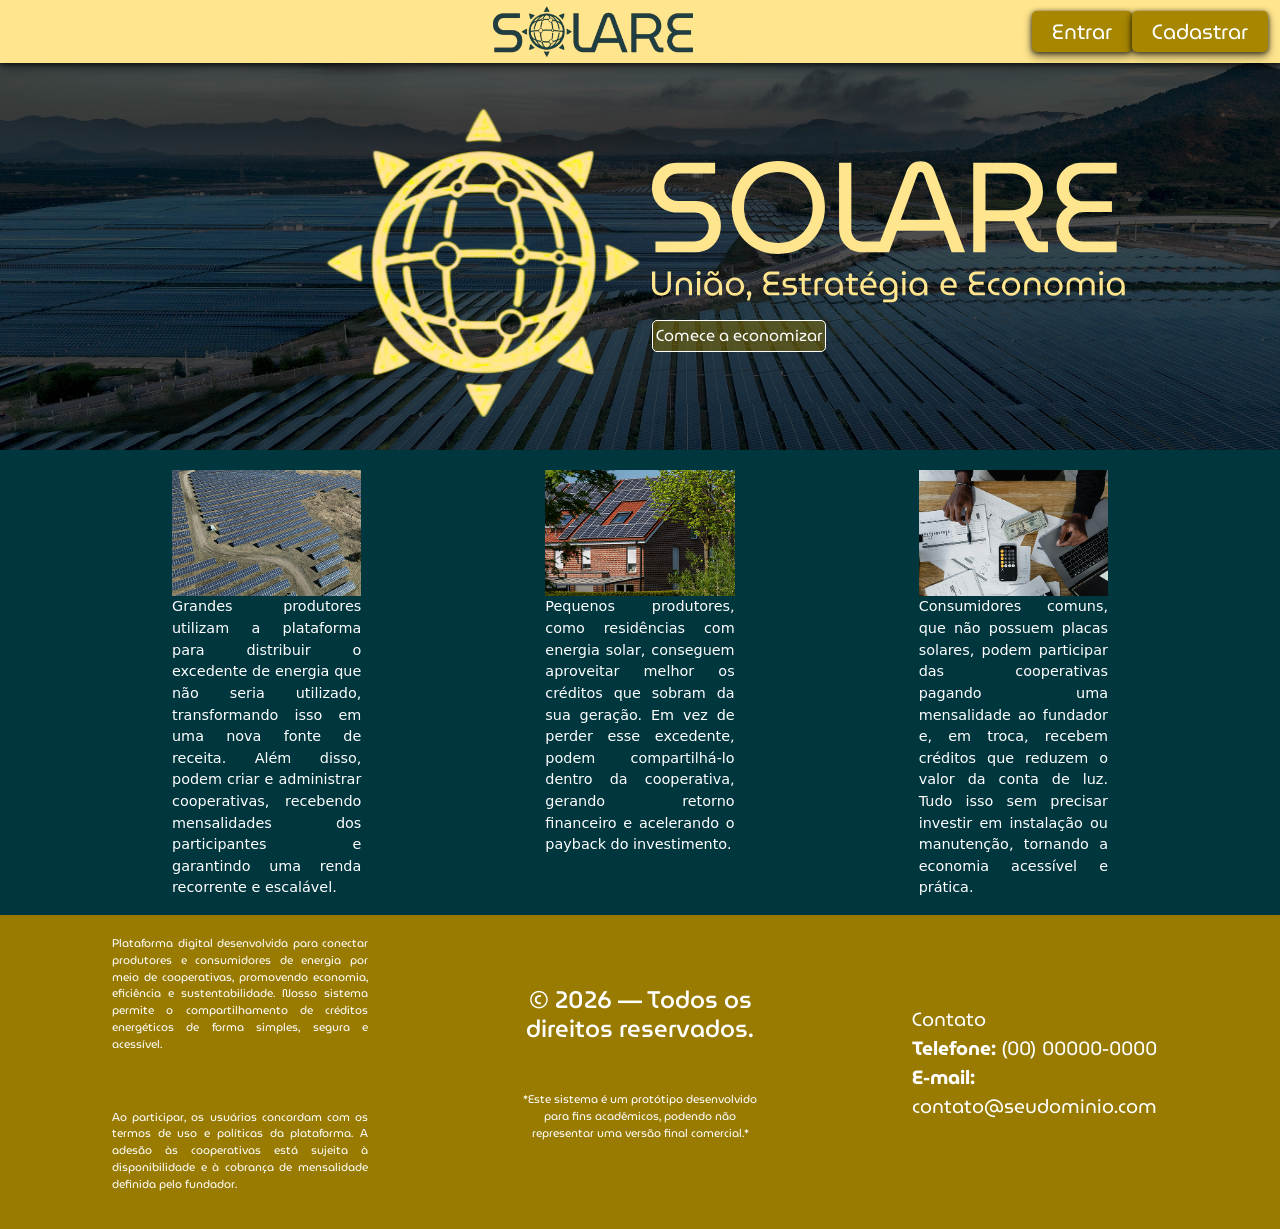
==== Docs/index.html @ 83227abd "Atualizado pasta do frontend para o /docs" ====
<!doctype html>
<html lang="en">
  <head>
    <meta charset="utf-8">
    <meta name="viewport" content="width=device-width, initial-scale=1">
    <title>Solare</title>
    <link rel="stylesheet" href="./css/main.css">
    <link rel="stylesheet" href="./css/header_footer.css">
    <link href="https://cdn.jsdelivr.net/npm/bootstrap@5.3.8/dist/css/bootstrap.min.css" rel="stylesheet" integrity="sha384-sRIl4kxILFvY47J16cr9ZwB07vP4J8+LH7qKQnuqkuIAvNWLzeN8tE5YBujZqJLB" crossorigin="anonymous">
<link rel="preconnect" href="https://fonts.googleapis.com">
<link rel="preconnect" href="https://fonts.gstatic.com" crossorigin>
<link href="https://fonts.googleapis.com/css2?family=MuseoModerno:ital,wght@0,100..900;1,100..900&display=swap" rel="stylesheet">
  
</head>
  <body>

    <div class="container-fluid">
        <div class="row align-items-center" id="header">
            <div class="col"></div>
            <div class="col-8 d-flex justify-content-center"><img id="logo" src="./img/logotipo-solare.svg" alt=""></div>
            <div ID="botoes" class="col d-flex align-items-center">
                <a style="text-decoration: none; color: white;" href="./login.html"><button class="btn-cad">Entrar</button></a>
                <a style="text-decoration: none; color: white;" href="./cadastro.html"><button class="btn-cad">Cadastrar</button></a>
            </div>
        </div>
        <div class="row d-flex justify-content-center align-items-center" id="content1">
            <div class="col-3 d-flex justify-content-center"><img src="./img/logozinha.svg" alt=""></div>
            <div class="col-3 d-flex flex-column justify-content-evenly align-items-start" style="height: 25vh">
                <img src="./img/SOLARE.svg" alt="">
                <img src="./img/União, Estratégia e Economia.svg" alt="">
                <a style="text-decoration: none;" href="./cadastro.html"><button id="btn-economize">Comece a economizar</button></a>
            </div>
        </div>
        <div class="row d-flex justify-content-evenly" id="content2">
            <div class="col-2">         
                <div class="img"><img src="./img/placa_usina.png" alt=""></div>
                <div class="text"><p>Grandes produtores utilizam a plataforma para distribuir o excedente de energia que não seria utilizado, transformando isso em uma nova fonte de receita. Além disso, podem criar e administrar cooperativas, recebendo mensalidades dos participantes e garantindo uma renda recorrente e escalável.</p></div>
            </div>
            <div class="col-2">
                <div class="img"><img src="./img/placa_casa.png" alt=""></div>
                <div class="text"><p>Pequenos produtores, como residências com energia solar, conseguem aproveitar melhor os créditos que sobram da sua geração. Em vez de perder esse excedente, podem compartilhá-lo dentro da cooperativa, gerando retorno financeiro e acelerando o payback do investimento.</p></div>
            </div>
            <div class="col-2">
                <div class="img"><img src="./img/consumidor_conta.png" alt=""></div>
                <div class="text"><p>Consumidores comuns, que não possuem placas solares, podem participar das cooperativas pagando uma mensalidade ao fundador e, em troca, recebem créditos que reduzem o valor da conta de luz. Tudo isso sem precisar investir em instalação ou manutenção, tornando a economia acessível e prática.</p></div>
            </div>
        </div>
        <div class="row d-flex justify-content-evenly" id="footer">
            <div class="col-3 d-flex flex-column justify-content-center">
                <p>Plataforma digital desenvolvida para conectar produtores e consumidores de energia por meio de cooperativas, promovendo economia, eficiência e sustentabilidade. Nosso sistema permite o compartilhamento de créditos energéticos de forma simples, segura e acessível.</p>
                <p>Ao participar, os usuários concordam com os termos de uso e políticas da plataforma. A adesão às cooperativas está sujeita à disponibilidade e à cobrança de mensalidade definida pelo fundador.</p>
            </div>
            <div class="col-3 d-flex flex-column justify-content-center">
                <h2 style="text-align: center;">© 2026 — Todos os direitos reservados.</h2>
                <p style="text-align: center;">*Este sistema é um protótipo desenvolvido para fins acadêmicos, podendo não representar uma versão final comercial.*</p>
            </div>
            <div class="col-3 d-flex flex-column justify-content-center">
                <p style="font-size: 1.2em;">Contato<br><strong>Telefone:</strong> (00) 00000-0000<br><strong>E-mail:</strong> contato@seudominio.com</p>
            </div>
        </div>
    </div>








    <script src="https://cdn.jsdelivr.net/npm/bootstrap@5.3.8/dist/js/bootstrap.bundle.min.js" integrity="sha384-FKyoEForCGlyvwx9Hj09JcYn3nv7wiPVlz7YYwJrWVcXK/BmnVDxM+D2scQbITxI" crossorigin="anonymous"></script>
  </body>
</html>
---- Docs/css/main.css ----
#botoes{
            justify-content: space-evenly;
        }

        .btn-cad{
            font-family: museoModerno, sans-serif;
            padding: 0;
            font-size: 1.3em;
            background-color: #A78700;
            color: white;
            border: none;
            padding: 5px 20px;
            border-radius: 5px;
            box-shadow: 
                0px 1px 5px 0px rgba(0, 0, 0, 0.7),
                0px 4px 9px 0px rgba(0, 0, 0, 0.4),
                0px 6px 14px 0px rgba(0, 0, 0, 0.1);
        }

        #btn-economize{
            background-color: rgba(131, 112, 4, 0.5);
            font-family: museoModerno, sans-serif;
            border-radius: 5px;
            border: 1px solid white;
            padding: 3px;
            color: white;
        }

        #logo{
            height: 90%;
            max-width: 200px;
        }

        #content1{
            padding-top: 7vh;
            height: 50vh;
            background-image: url('../img/pexels-quang-nguyen-vinh-222549-35105443\ 1.png');
            background-color: rgba(0, 0, 0, 0.7);
            background-blend-mode: multiply;
            background-size: cover;
        }

        #content2{
            background-color: #00373F;
        }

        .col-2 img{
            padding-top: 20px;
            width: 100%;
        }
---- Docs/css/header_footer.css ----
*{
            margin: 0;
            padding: 0;
            box-sizing: border-box;
        }

        p{
            text-align: justify;
            color: white;
            font-size: 0.9em;
        }

        a{
            margin: 0;
            padding: 0;
        }


        #header{
            background-color: #FFE58D;
            display: flex;
            flex-direction: row;
            height: 7vh;
            width: 100vw;
            position: fixed;
            z-index: 1;
                        box-shadow: 
                0px 1px 5px 0px rgba(0, 0, 0, 0.7),
                0px 4px 9px 0px rgba(0, 0, 0, 0.4),
                0px 6px 14px 0px rgba(0, 0, 0, 0.1);
        }

        #logo{
            height: 100%;
        }

        .sair{
            display: flex;
            align-items: center;
            justify-content: center;
            flex-direction: row;
            height: 100%;
            width: 100%;
        }

        



                #footer{
            background-color: #987B00;
        }
        
        #footer p{
            color: white;
            font-size: 0.7em;
            font-family: museoModerno, sans-serif;
            padding: 20px;
        }

        #footer h2{
            color: white;
            font-family: museoModerno, sans-serif;
            padding: 20px;
            font-size: 1.5em;
        }
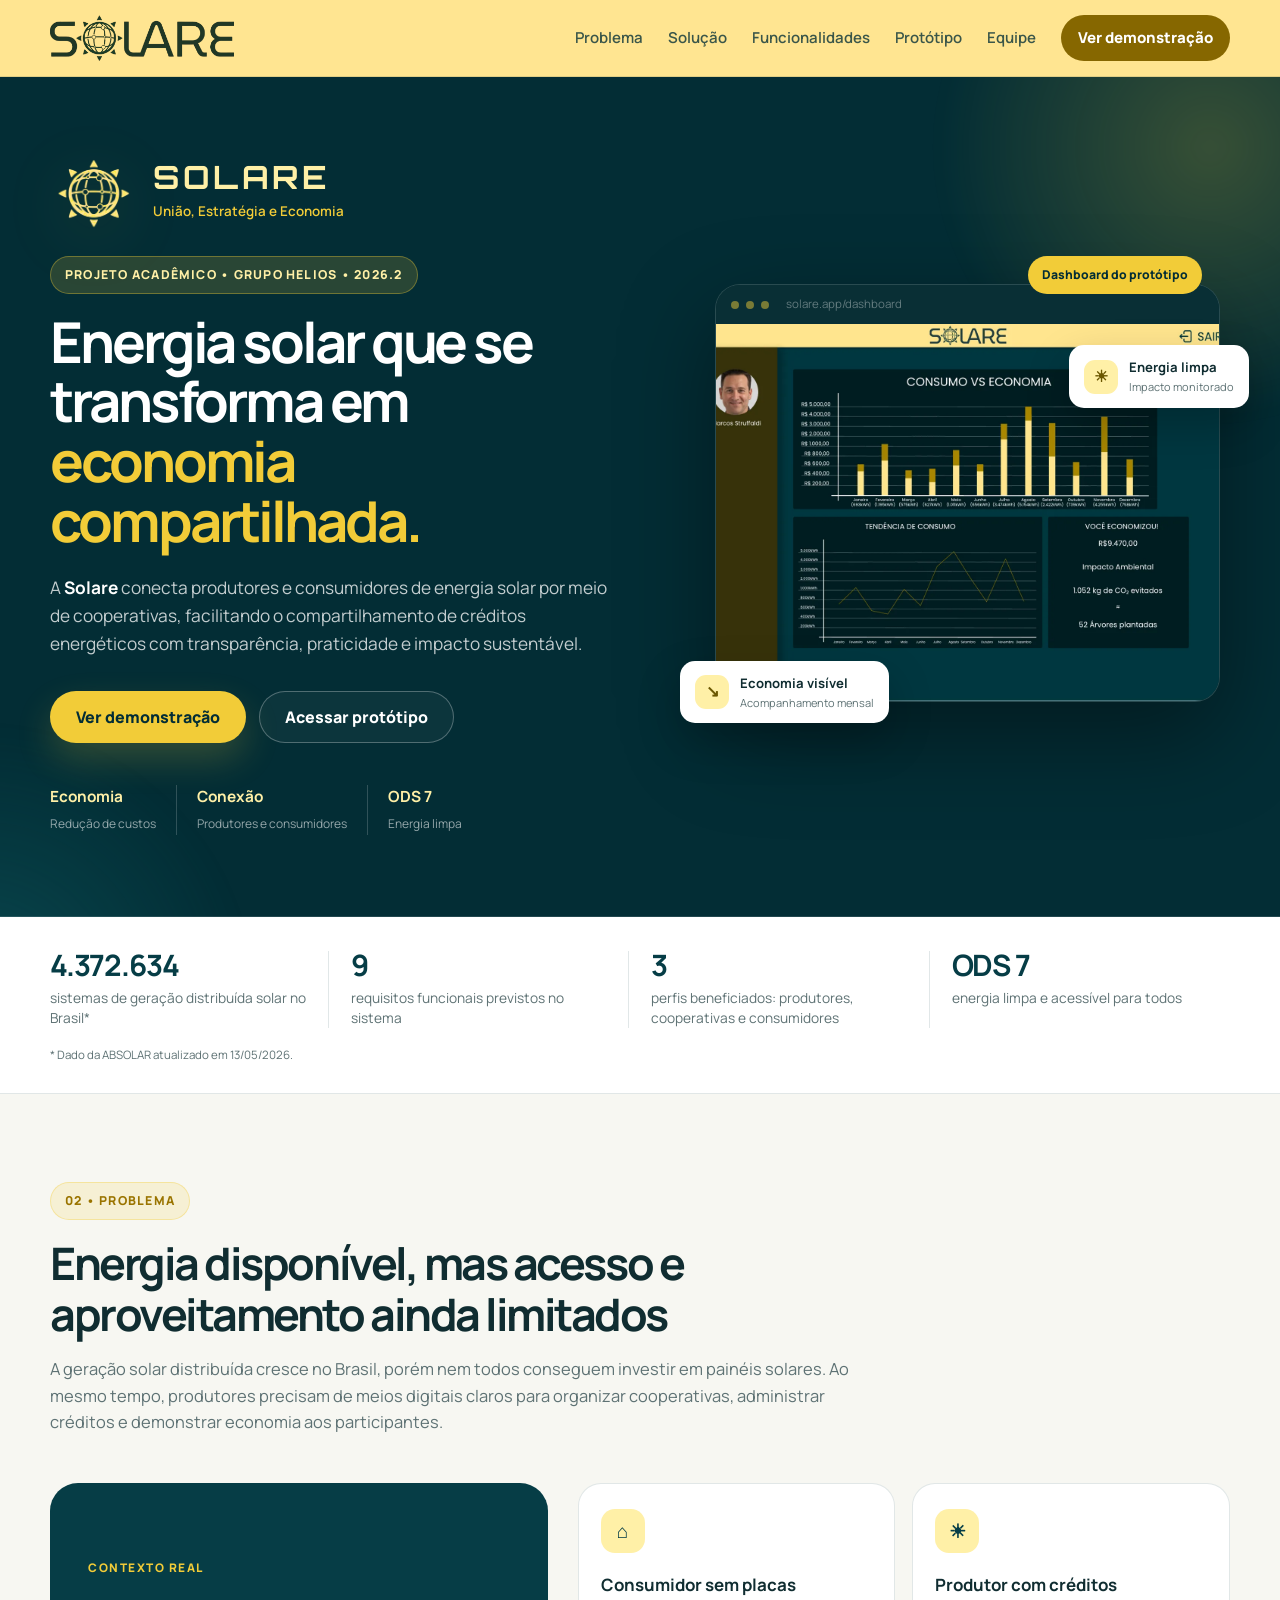
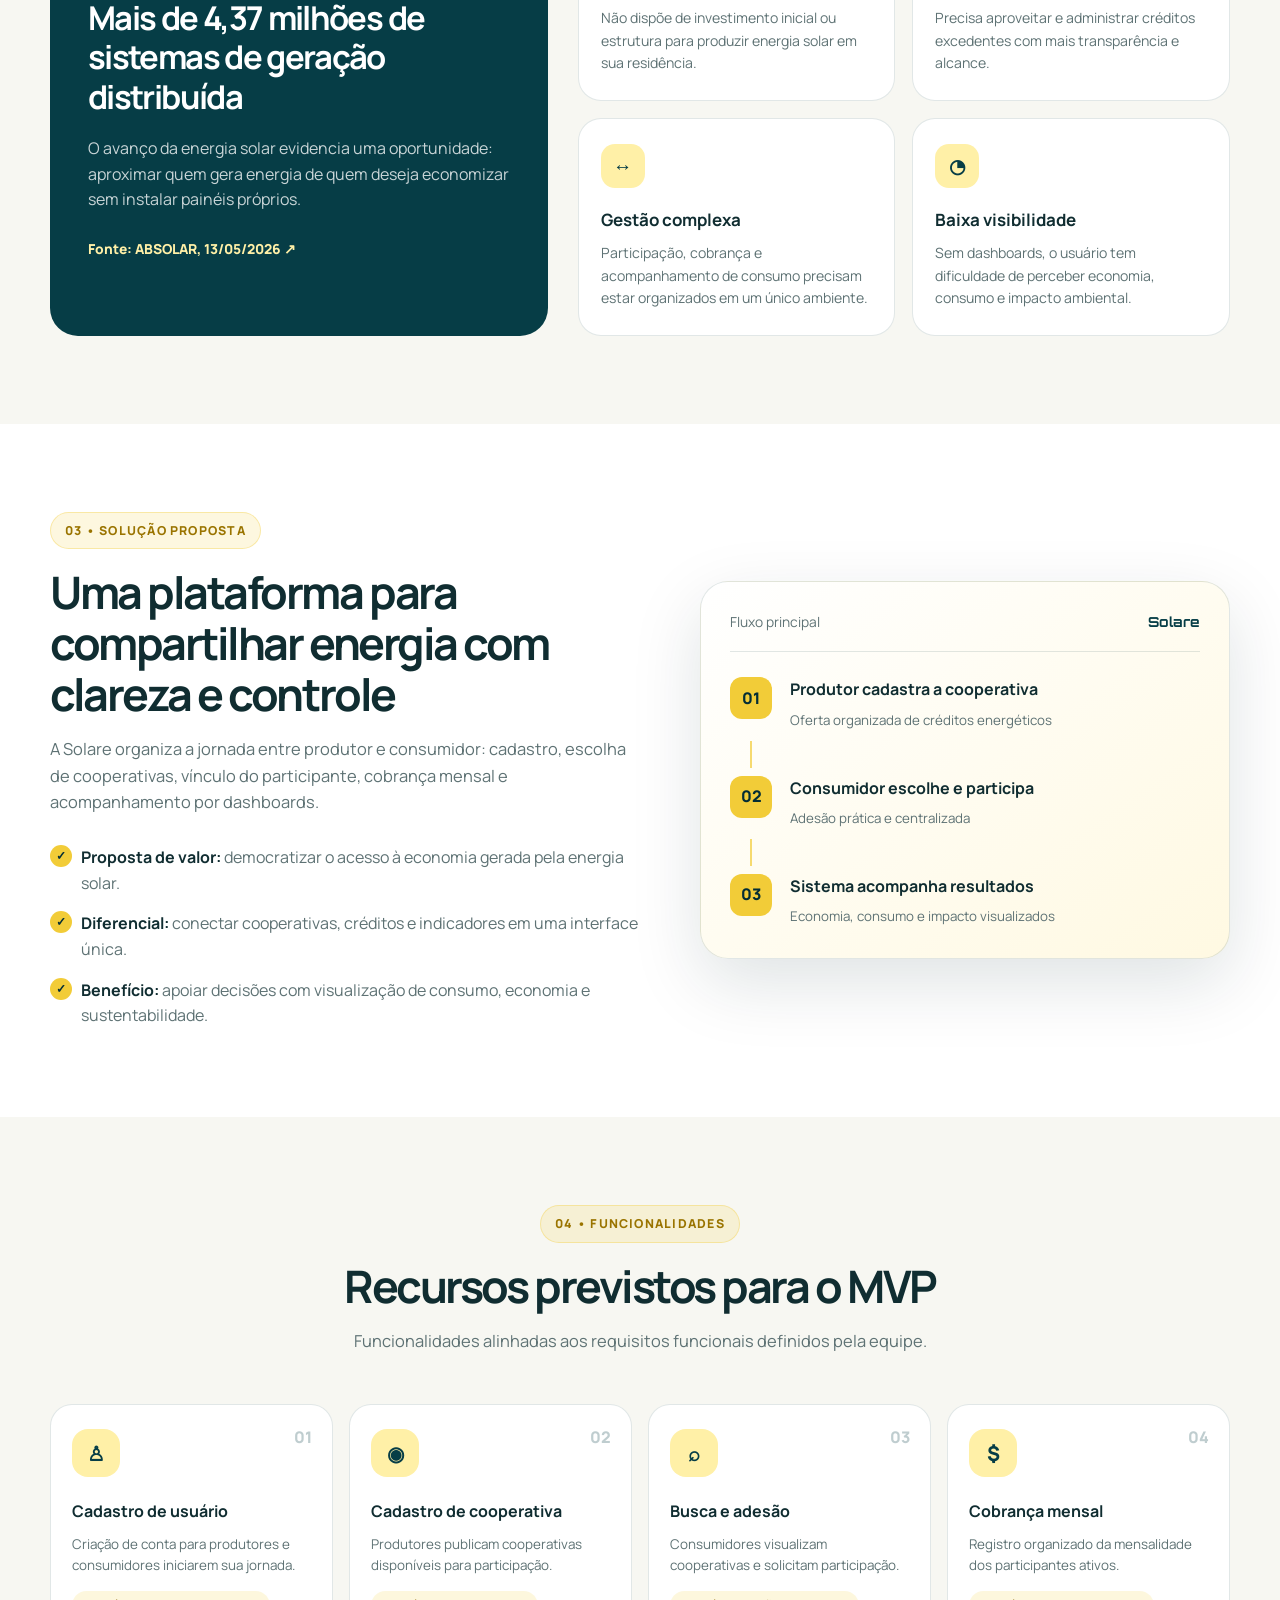
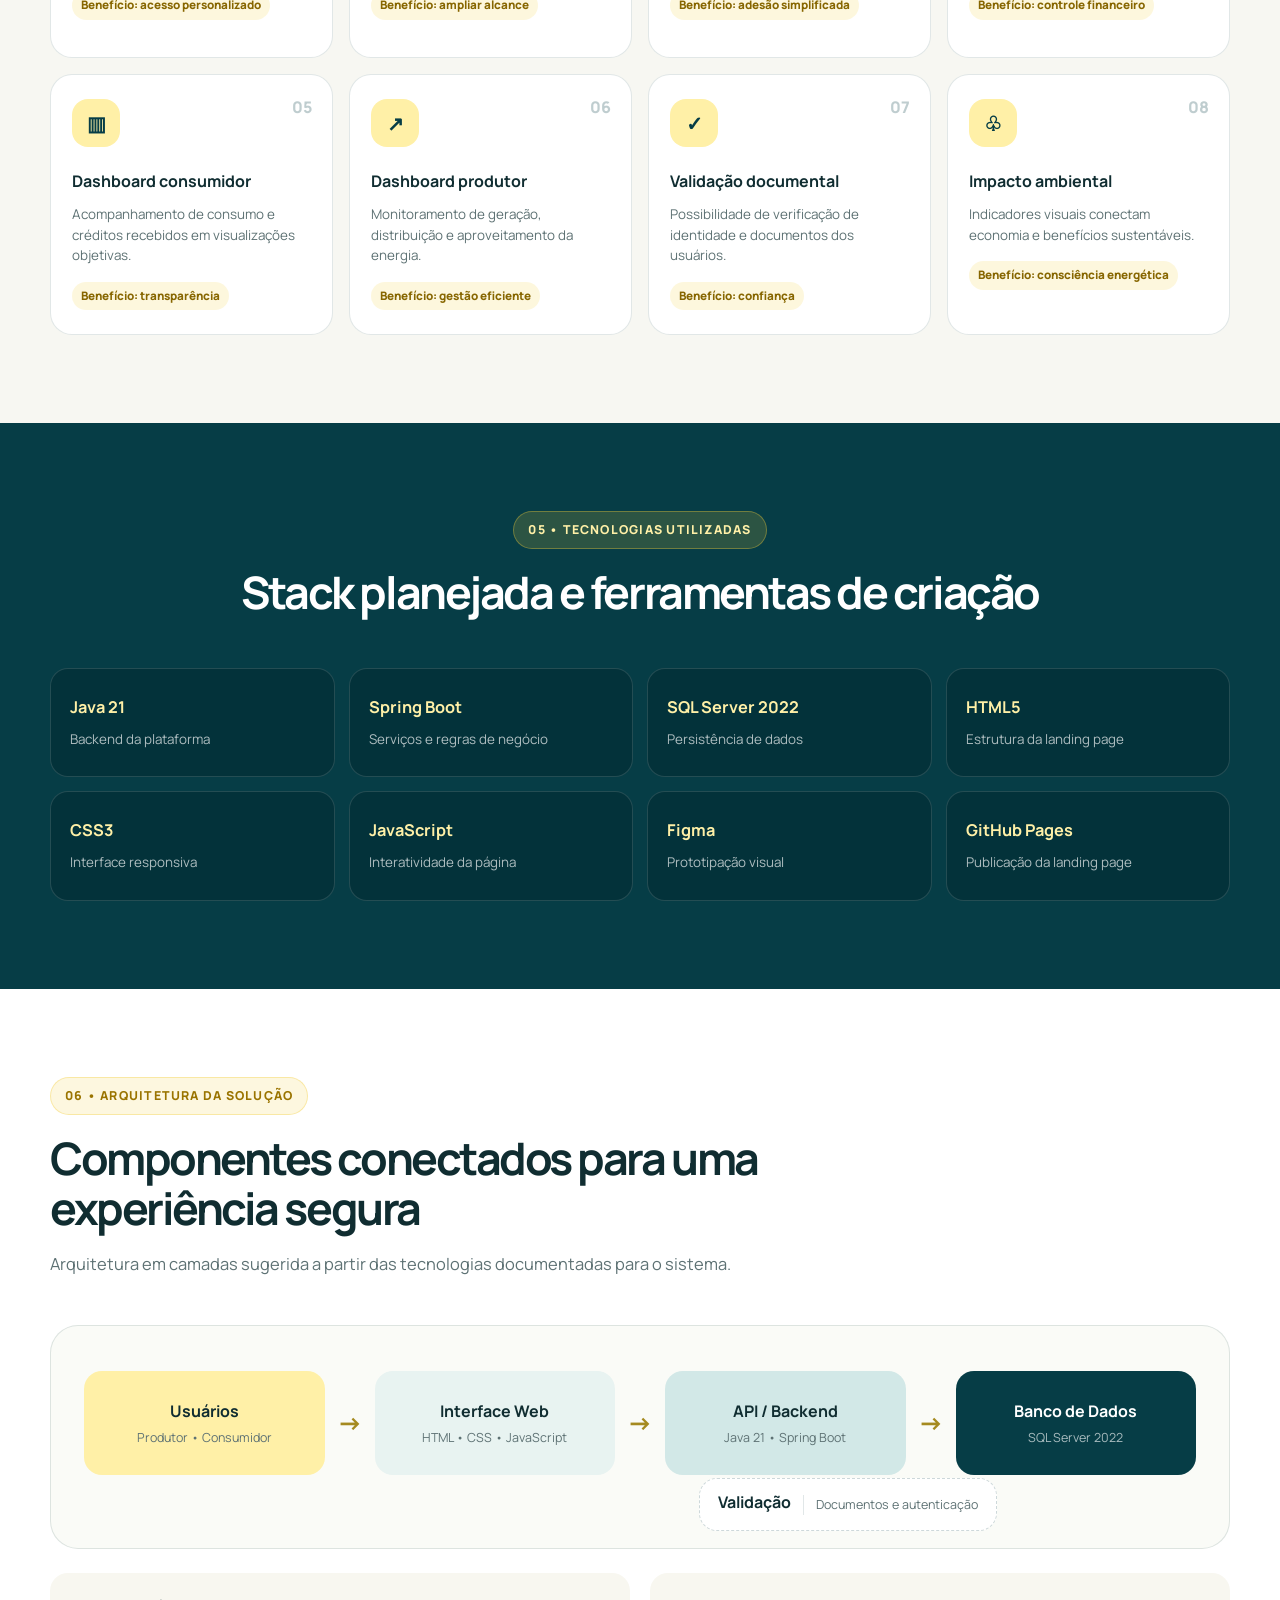
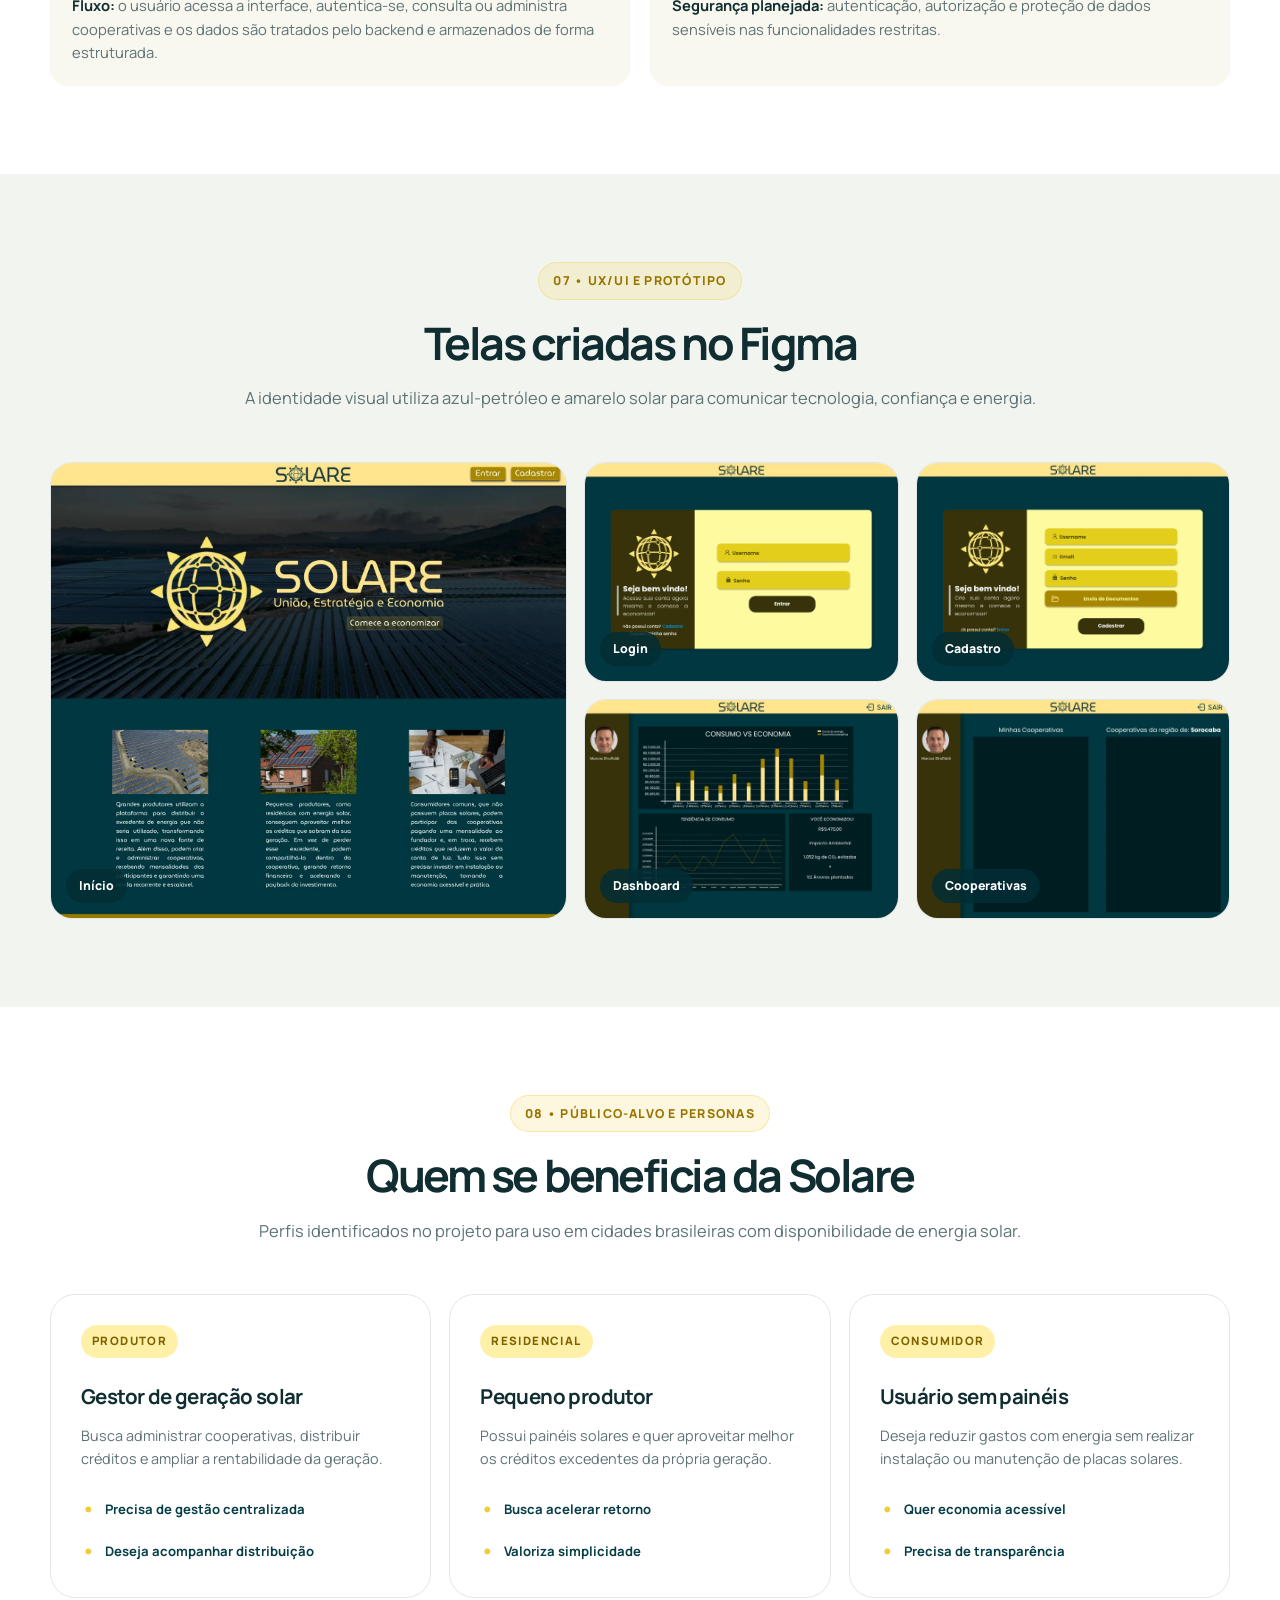
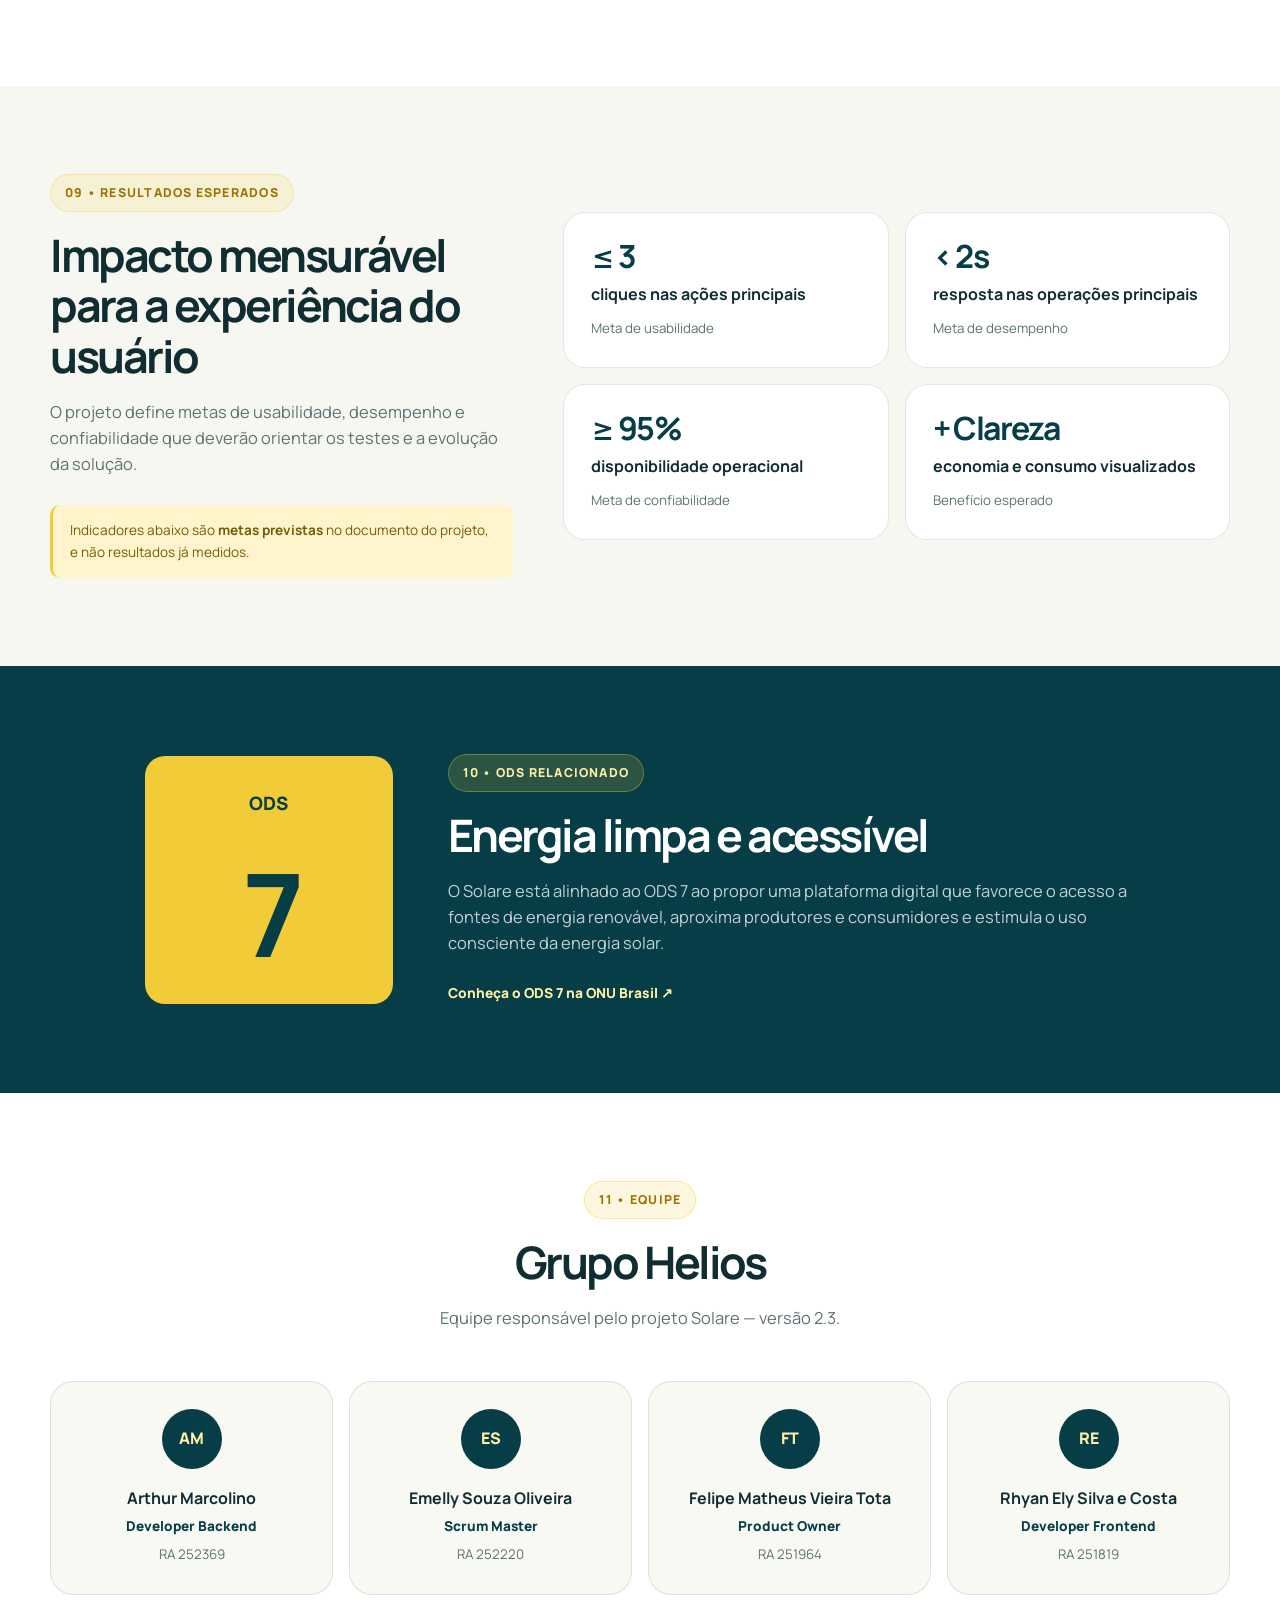
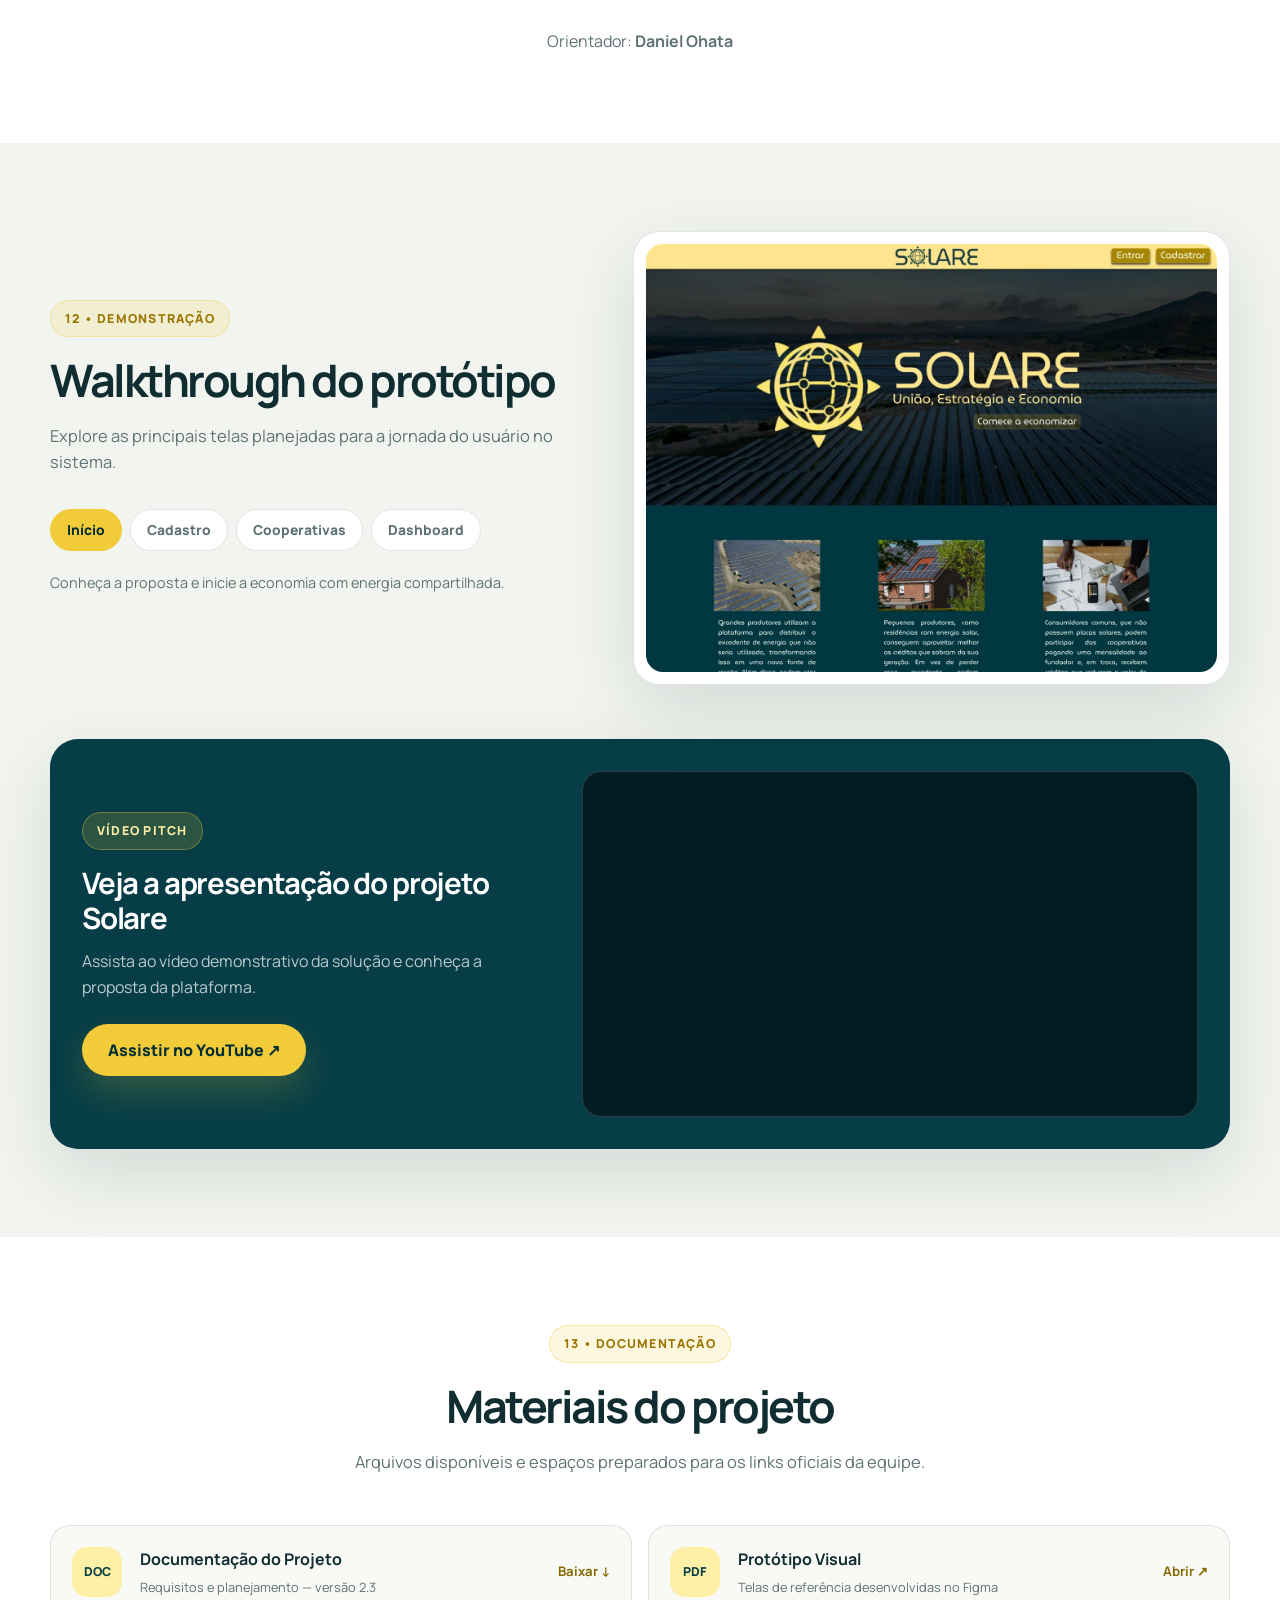
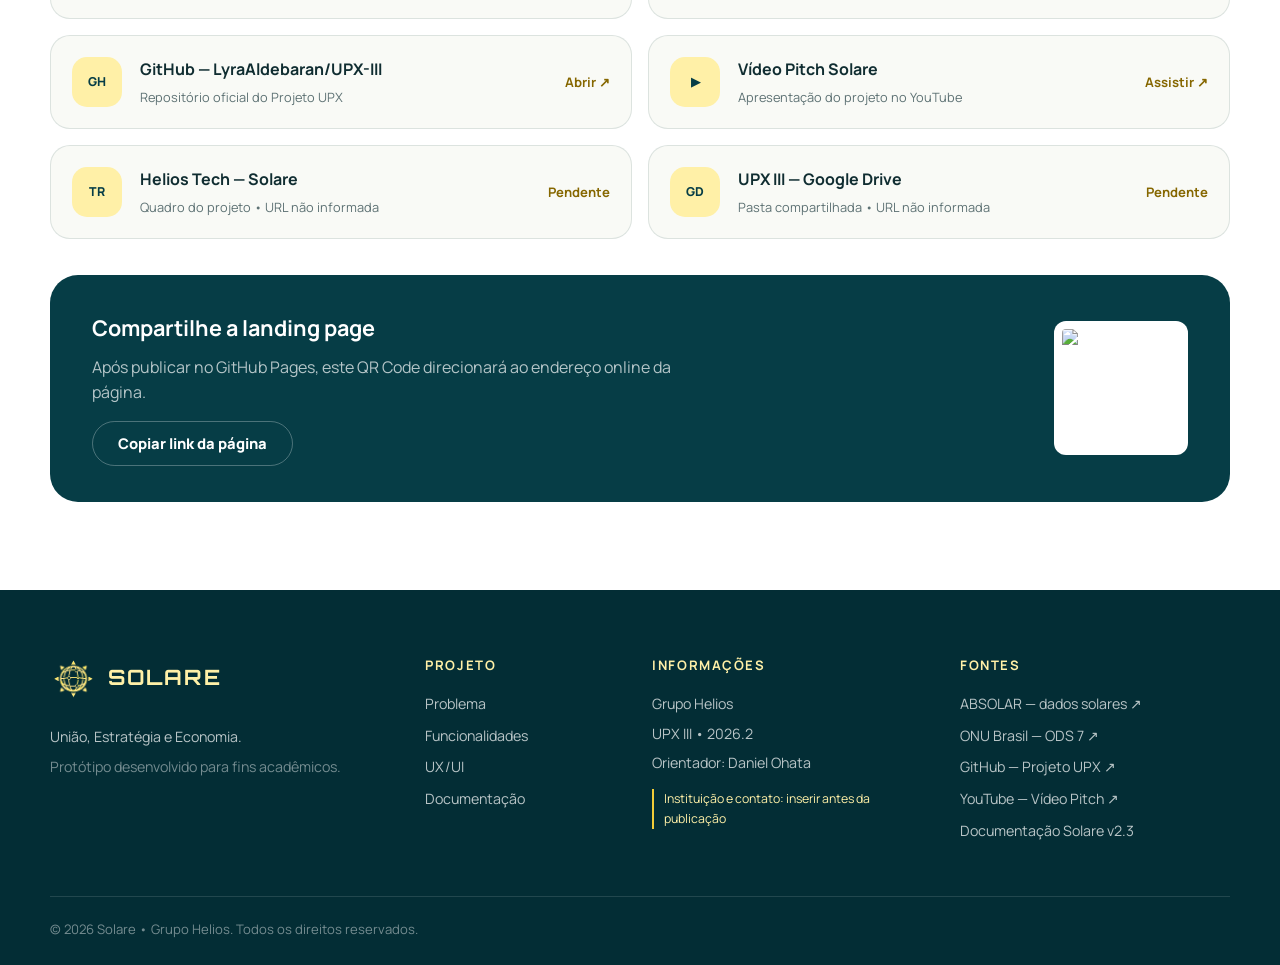
==== commit 48e6c2fa: "Fix Docs" ====
--- a/Docs/index.html
+++ b/Docs/index.html
@@ -1,72 +1,504 @@
-<!doctype html>
-<html lang="en">
-  <head>
-    <meta charset="utf-8">
-    <meta name="viewport" content="width=device-width, initial-scale=1">
-    <title>Solare</title>
-    <link rel="stylesheet" href="./css/main.css">
-    <link rel="stylesheet" href="./css/header_footer.css">
-    <link href="https://cdn.jsdelivr.net/npm/bootstrap@5.3.8/dist/css/bootstrap.min.css" rel="stylesheet" integrity="sha384-sRIl4kxILFvY47J16cr9ZwB07vP4J8+LH7qKQnuqkuIAvNWLzeN8tE5YBujZqJLB" crossorigin="anonymous">
-<link rel="preconnect" href="https://fonts.googleapis.com">
-<link rel="preconnect" href="https://fonts.gstatic.com" crossorigin>
-<link href="https://fonts.googleapis.com/css2?family=MuseoModerno:ital,wght@0,100..900;1,100..900&display=swap" rel="stylesheet">
-  
+<!DOCTYPE html>
+<html lang="pt-BR">
+<head>
+  <meta charset="UTF-8">
+  <meta name="viewport" content="width=device-width, initial-scale=1.0">
+  <meta name="theme-color" content="#073b43">
+  <meta name="description" content="Solare — plataforma acadêmica de conexão entre produtores e consumidores de energia solar por meio de cooperativas e créditos energéticos.">
+  <title>Solare | Energia compartilhada, economia acessível</title>
+  <link rel="preconnect" href="https://fonts.googleapis.com">
+  <link rel="preconnect" href="https://fonts.gstatic.com" crossorigin>
+  <link href="https://fonts.googleapis.com/css2?family=Manrope:wght@400;500;600;700;800&family=Orbitron:wght@600;700&display=swap" rel="stylesheet">
+  <link rel="icon" type="image/png" href="assets/imagens/simbolo-solare.png">
+  <link rel="stylesheet" href="style.css">
 </head>
-  <body>
-
-    <div class="container-fluid">
-        <div class="row align-items-center" id="header">
-            <div class="col"></div>
-            <div class="col-8 d-flex justify-content-center"><img id="logo" src="./img/logotipo-solare.svg" alt=""></div>
-            <div ID="botoes" class="col d-flex align-items-center">
-                <a style="text-decoration: none; color: white;" href="./login.html"><button class="btn-cad">Entrar</button></a>
-                <a style="text-decoration: none; color: white;" href="./cadastro.html"><button class="btn-cad">Cadastrar</button></a>
+<body>
+  <a class="skip-link" href="#conteudo">Pular para o conteúdo</a>
+
+  <header class="header" id="topo">
+    <div class="container nav-container">
+      <a class="brand" href="#inicio" aria-label="Solare - ir para o início">
+        <img class="brand-logo" src="assets/imagens/logotipo-solare.svg" alt="Solare">
+      </a>
+      <button class="menu-button" id="menuButton" aria-expanded="false" aria-controls="mainNav" aria-label="Abrir menu">
+        <span></span><span></span><span></span>
+      </button>
+      <nav class="nav" id="mainNav" aria-label="Navegação principal">
+        <a href="#problema">Problema</a>
+        <a href="#solucao">Solução</a>
+        <a href="#funcionalidades">Funcionalidades</a>
+        <a href="#prototipo">Protótipo</a>
+        <a href="#equipe">Equipe</a>
+        <a class="nav-cta" href="#demonstracao">Ver demonstração</a>
+      </nav>
+    </div>
+  </header>
+
+  <main id="conteudo">
+    <!-- 1. MAIN SECTION -->
+    <section class="hero" id="inicio">
+      <div class="hero-glow glow-one"></div>
+      <div class="hero-glow glow-two"></div>
+      <div class="container hero-grid">
+        <div class="hero-content reveal">
+          <div class="hero-lockup" aria-label="Solare — União, Estratégia e Economia">
+            <img src="assets/imagens/simbolo-solare.png" alt="" aria-hidden="true">
+            <div>
+              <strong>SOLARE</strong>
+              <small>União, Estratégia e Economia</small>
             </div>
-        </div>
-        <div class="row d-flex justify-content-center align-items-center" id="content1">
-            <div class="col-3 d-flex justify-content-center"><img src="./img/logozinha.svg" alt=""></div>
-            <div class="col-3 d-flex flex-column justify-content-evenly align-items-start" style="height: 25vh">
-                <img src="./img/SOLARE.svg" alt="">
-                <img src="./img/União, Estratégia e Economia.svg" alt="">
-                <a style="text-decoration: none;" href="./cadastro.html"><button id="btn-economize">Comece a economizar</button></a>
-            </div>
-        </div>
-        <div class="row d-flex justify-content-evenly" id="content2">
-            <div class="col-2">         
-                <div class="img"><img src="./img/placa_usina.png" alt=""></div>
-                <div class="text"><p>Grandes produtores utilizam a plataforma para distribuir o excedente de energia que não seria utilizado, transformando isso em uma nova fonte de receita. Além disso, podem criar e administrar cooperativas, recebendo mensalidades dos participantes e garantindo uma renda recorrente e escalável.</p></div>
-            </div>
-            <div class="col-2">
-                <div class="img"><img src="./img/placa_casa.png" alt=""></div>
-                <div class="text"><p>Pequenos produtores, como residências com energia solar, conseguem aproveitar melhor os créditos que sobram da sua geração. Em vez de perder esse excedente, podem compartilhá-lo dentro da cooperativa, gerando retorno financeiro e acelerando o payback do investimento.</p></div>
-            </div>
-            <div class="col-2">
-                <div class="img"><img src="./img/consumidor_conta.png" alt=""></div>
-                <div class="text"><p>Consumidores comuns, que não possuem placas solares, podem participar das cooperativas pagando uma mensalidade ao fundador e, em troca, recebem créditos que reduzem o valor da conta de luz. Tudo isso sem precisar investir em instalação ou manutenção, tornando a economia acessível e prática.</p></div>
-            </div>
-        </div>
-        <div class="row d-flex justify-content-evenly" id="footer">
-            <div class="col-3 d-flex flex-column justify-content-center">
-                <p>Plataforma digital desenvolvida para conectar produtores e consumidores de energia por meio de cooperativas, promovendo economia, eficiência e sustentabilidade. Nosso sistema permite o compartilhamento de créditos energéticos de forma simples, segura e acessível.</p>
-                <p>Ao participar, os usuários concordam com os termos de uso e políticas da plataforma. A adesão às cooperativas está sujeita à disponibilidade e à cobrança de mensalidade definida pelo fundador.</p>
-            </div>
-            <div class="col-3 d-flex flex-column justify-content-center">
-                <h2 style="text-align: center;">© 2026 — Todos os direitos reservados.</h2>
-                <p style="text-align: center;">*Este sistema é um protótipo desenvolvido para fins acadêmicos, podendo não representar uma versão final comercial.*</p>
-            </div>
-            <div class="col-3 d-flex flex-column justify-content-center">
-                <p style="font-size: 1.2em;">Contato<br><strong>Telefone:</strong> (00) 00000-0000<br><strong>E-mail:</strong> contato@seudominio.com</p>
-            </div>
-        </div>
+          </div>
+          <span class="eyebrow">Projeto acadêmico • Grupo Helios • 2026.2</span>
+          <h1>Energia solar que se transforma em <span>economia compartilhada.</span></h1>
+          <p class="hero-description">
+            A <strong>Solare</strong> conecta produtores e consumidores de energia solar por meio de cooperativas,
+            facilitando o compartilhamento de créditos energéticos com transparência, praticidade e impacto sustentável.
+          </p>
+          <div class="hero-actions">
+            <a class="button primary" href="#demonstracao">Ver demonstração</a>
+            <a class="button ghost" href="#prototipo">Acessar protótipo</a>
+          </div>
+          <div class="hero-trust" aria-label="Objetivos do projeto">
+            <div><strong>Economia</strong><small>Redução de custos</small></div>
+            <div><strong>Conexão</strong><small>Produtores e consumidores</small></div>
+            <div><strong>ODS 7</strong><small>Energia limpa</small></div>
+          </div>
+        </div>
+
+        <div class="app-preview reveal">
+          <div class="preview-badge">Dashboard do protótipo</div>
+          <div class="browser-frame">
+            <div class="browser-top"><i></i><i></i><i></i><span>solare.app/dashboard</span></div>
+            <img src="assets/imagens/prototipo-dashboard.webp" alt="Tela do protótipo Solare mostrando dashboard de consumo, economia e impacto ambiental.">
+          </div>
+          <div class="floating-card saving">
+            <span class="icon-pill">↘</span>
+            <div><strong>Economia visível</strong><small>Acompanhamento mensal</small></div>
+          </div>
+          <div class="floating-card clean">
+            <span class="icon-pill">☀</span>
+            <div><strong>Energia limpa</strong><small>Impacto monitorado</small></div>
+          </div>
+        </div>
+      </div>
+    </section>
+
+    <section class="context-numbers" aria-label="Indicadores de contexto">
+      <div class="container numbers-grid reveal">
+        <article>
+          <strong data-counter="4372634">4.372.634</strong>
+          <p>sistemas de geração distribuída solar no Brasil*</p>
+        </article>
+        <article>
+          <strong>9</strong>
+          <p>requisitos funcionais previstos no sistema</p>
+        </article>
+        <article>
+          <strong>3</strong>
+          <p>perfis beneficiados: produtores, cooperativas e consumidores</p>
+        </article>
+        <article>
+          <strong>ODS 7</strong>
+          <p>energia limpa e acessível para todos</p>
+        </article>
+      </div>
+      <p class="source-note container">* Dado da ABSOLAR atualizado em 13/05/2026.</p>
+    </section>
+
+    <!-- 2. PROBLEMA -->
+    <section class="section problem" id="problema">
+      <div class="container">
+        <div class="section-heading reveal">
+          <span class="eyebrow">02 • Problema</span>
+          <h2>Energia disponível, mas acesso e aproveitamento ainda limitados</h2>
+          <p>
+            A geração solar distribuída cresce no Brasil, porém nem todos conseguem investir em painéis solares.
+            Ao mesmo tempo, produtores precisam de meios digitais claros para organizar cooperativas,
+            administrar créditos e demonstrar economia aos participantes.
+          </p>
+        </div>
+
+        <div class="problem-layout">
+          <article class="impact-card reveal">
+            <span class="card-label">Contexto real</span>
+            <h3>Mais de 4,37 milhões de sistemas de geração distribuída</h3>
+            <p>
+              O avanço da energia solar evidencia uma oportunidade: aproximar quem gera energia de quem deseja
+              economizar sem instalar painéis próprios.
+            </p>
+            <a class="inline-link" href="https://www.absolar.org.br/" target="_blank" rel="noopener">Fonte: ABSOLAR, 13/05/2026 ↗</a>
+          </article>
+
+          <div class="pain-grid">
+            <article class="pain-card reveal">
+              <div class="pain-icon">⌂</div>
+              <h3>Consumidor sem placas</h3>
+              <p>Não dispõe de investimento inicial ou estrutura para produzir energia solar em sua residência.</p>
+            </article>
+            <article class="pain-card reveal">
+              <div class="pain-icon">☀</div>
+              <h3>Produtor com créditos</h3>
+              <p>Precisa aproveitar e administrar créditos excedentes com mais transparência e alcance.</p>
+            </article>
+            <article class="pain-card reveal">
+              <div class="pain-icon">↔</div>
+              <h3>Gestão complexa</h3>
+              <p>Participação, cobrança e acompanhamento de consumo precisam estar organizados em um único ambiente.</p>
+            </article>
+            <article class="pain-card reveal">
+              <div class="pain-icon">◔</div>
+              <h3>Baixa visibilidade</h3>
+              <p>Sem dashboards, o usuário tem dificuldade de perceber economia, consumo e impacto ambiental.</p>
+            </article>
+          </div>
+        </div>
+      </div>
+    </section>
+
+    <!-- 3. SOLUÇÃO PROPOSTA -->
+    <section class="section solution" id="solucao">
+      <div class="container solution-grid">
+        <div class="solution-content reveal">
+          <span class="eyebrow">03 • Solução proposta</span>
+          <h2>Uma plataforma para compartilhar energia com clareza e controle</h2>
+          <p>
+            A Solare organiza a jornada entre produtor e consumidor: cadastro, escolha de cooperativas,
+            vínculo do participante, cobrança mensal e acompanhamento por dashboards.
+          </p>
+          <ul class="benefits">
+            <li><strong>Proposta de valor:</strong> democratizar o acesso à economia gerada pela energia solar.</li>
+            <li><strong>Diferencial:</strong> conectar cooperativas, créditos e indicadores em uma interface única.</li>
+            <li><strong>Benefício:</strong> apoiar decisões com visualização de consumo, economia e sustentabilidade.</li>
+          </ul>
+        </div>
+        <div class="journey-card reveal" aria-label="Fluxo resumido da solução">
+          <div class="journey-header"><span>Fluxo principal</span><strong>Solare</strong></div>
+          <div class="journey-item"><span class="number">01</span><div><strong>Produtor cadastra a cooperativa</strong><small>Oferta organizada de créditos energéticos</small></div></div>
+          <div class="journey-line"></div>
+          <div class="journey-item"><span class="number">02</span><div><strong>Consumidor escolhe e participa</strong><small>Adesão prática e centralizada</small></div></div>
+          <div class="journey-line"></div>
+          <div class="journey-item"><span class="number">03</span><div><strong>Sistema acompanha resultados</strong><small>Economia, consumo e impacto visualizados</small></div></div>
+        </div>
+      </div>
+    </section>
+
+    <!-- 4. FUNCIONALIDADES -->
+    <section class="section features" id="funcionalidades">
+      <div class="container">
+        <div class="section-heading center reveal">
+          <span class="eyebrow">04 • Funcionalidades</span>
+          <h2>Recursos previstos para o MVP</h2>
+          <p>Funcionalidades alinhadas aos requisitos funcionais definidos pela equipe.</p>
+        </div>
+        <div class="features-grid">
+          <article class="feature reveal"><span>01</span><div class="feature-icon">♙</div><h3>Cadastro de usuário</h3><p>Criação de conta para produtores e consumidores iniciarem sua jornada.</p><small>Benefício: acesso personalizado</small></article>
+          <article class="feature reveal"><span>02</span><div class="feature-icon">◉</div><h3>Cadastro de cooperativa</h3><p>Produtores publicam cooperativas disponíveis para participação.</p><small>Benefício: ampliar alcance</small></article>
+          <article class="feature reveal"><span>03</span><div class="feature-icon">⌕</div><h3>Busca e adesão</h3><p>Consumidores visualizam cooperativas e solicitam participação.</p><small>Benefício: adesão simplificada</small></article>
+          <article class="feature reveal"><span>04</span><div class="feature-icon">$</div><h3>Cobrança mensal</h3><p>Registro organizado da mensalidade dos participantes ativos.</p><small>Benefício: controle financeiro</small></article>
+          <article class="feature reveal"><span>05</span><div class="feature-icon">▥</div><h3>Dashboard consumidor</h3><p>Acompanhamento de consumo e créditos recebidos em visualizações objetivas.</p><small>Benefício: transparência</small></article>
+          <article class="feature reveal"><span>06</span><div class="feature-icon">↗</div><h3>Dashboard produtor</h3><p>Monitoramento de geração, distribuição e aproveitamento da energia.</p><small>Benefício: gestão eficiente</small></article>
+          <article class="feature reveal"><span>07</span><div class="feature-icon">✓</div><h3>Validação documental</h3><p>Possibilidade de verificação de identidade e documentos dos usuários.</p><small>Benefício: confiança</small></article>
+          <article class="feature reveal"><span>08</span><div class="feature-icon">♧</div><h3>Impacto ambiental</h3><p>Indicadores visuais conectam economia e benefícios sustentáveis.</p><small>Benefício: consciência energética</small></article>
+        </div>
+      </div>
+    </section>
+
+    <!-- 5. TECNOLOGIAS UTILIZADAS -->
+    <section class="section technologies" id="tecnologias">
+      <div class="container">
+        <div class="section-heading center reveal">
+          <span class="eyebrow">05 • Tecnologias utilizadas</span>
+          <h2>Stack planejada e ferramentas de criação</h2>
+        </div>
+        <div class="tech-grid reveal">
+          <article><strong>Java 21</strong><span>Backend da plataforma</span></article>
+          <article><strong>Spring Boot</strong><span>Serviços e regras de negócio</span></article>
+          <article><strong>SQL Server 2022</strong><span>Persistência de dados</span></article>
+          <article><strong>HTML5</strong><span>Estrutura da landing page</span></article>
+          <article><strong>CSS3</strong><span>Interface responsiva</span></article>
+          <article><strong>JavaScript</strong><span>Interatividade da página</span></article>
+          <article><strong>Figma</strong><span>Prototipação visual</span></article>
+          <article><strong>GitHub Pages</strong><span>Publicação da landing page</span></article>
+        </div>
+      </div>
+    </section>
+
+    <!-- 6. ARQUITETURA -->
+    <section class="section architecture" id="arquitetura">
+      <div class="container">
+        <div class="section-heading reveal">
+          <span class="eyebrow">06 • Arquitetura da solução</span>
+          <h2>Componentes conectados para uma experiência segura</h2>
+          <p>Arquitetura em camadas sugerida a partir das tecnologias documentadas para o sistema.</p>
+        </div>
+        <div class="architecture-box reveal">
+          <div class="architecture-node users"><strong>Usuários</strong><small>Produtor • Consumidor</small></div>
+          <div class="architecture-arrow">→</div>
+          <div class="architecture-node interface"><strong>Interface Web</strong><small>HTML • CSS • JavaScript</small></div>
+          <div class="architecture-arrow">→</div>
+          <div class="architecture-node api"><strong>API / Backend</strong><small>Java 21 • Spring Boot</small></div>
+          <div class="architecture-arrow">→</div>
+          <div class="architecture-node data"><strong>Banco de Dados</strong><small>SQL Server 2022</small></div>
+          <div class="architecture-node extra"><strong>Validação</strong><small>Documentos e autenticação</small></div>
+        </div>
+        <div class="architecture-details reveal">
+          <p><strong>Fluxo:</strong> o usuário acessa a interface, autentica-se, consulta ou administra cooperativas e os dados são tratados pelo backend e armazenados de forma estruturada.</p>
+          <p><strong>Segurança planejada:</strong> autenticação, autorização e proteção de dados sensíveis nas funcionalidades restritas.</p>
+        </div>
+      </div>
+    </section>
+
+    <!-- 7. UX/UI E PROTÓTIPOS -->
+    <section class="section prototype" id="prototipo">
+      <div class="container">
+        <div class="section-heading center reveal">
+          <span class="eyebrow">07 • UX/UI e protótipo</span>
+          <h2>Telas criadas no Figma</h2>
+          <p>A identidade visual utiliza azul-petróleo e amarelo solar para comunicar tecnologia, confiança e energia.</p>
+        </div>
+        <div class="gallery">
+          <button class="gallery-card large reveal" data-image="assets/imagens/prototipo-home.webp" data-title="Landing inicial do protótipo">
+            <img src="assets/imagens/prototipo-home.webp" alt="Página inicial do protótipo Solare.">
+            <span>Início</span>
+          </button>
+          <button class="gallery-card reveal" data-image="assets/imagens/prototipo-login.webp" data-title="Tela de login">
+            <img src="assets/imagens/prototipo-login.webp" alt="Tela de login do protótipo Solare.">
+            <span>Login</span>
+          </button>
+          <button class="gallery-card reveal" data-image="assets/imagens/prototipo-cadastro.webp" data-title="Tela de cadastro">
+            <img src="assets/imagens/prototipo-cadastro.webp" alt="Tela de cadastro do protótipo Solare.">
+            <span>Cadastro</span>
+          </button>
+          <button class="gallery-card reveal" data-image="assets/imagens/prototipo-dashboard.webp" data-title="Dashboard de economia">
+            <img src="assets/imagens/prototipo-dashboard.webp" alt="Dashboard de consumo e economia do protótipo Solare.">
+            <span>Dashboard</span>
+          </button>
+          <button class="gallery-card reveal" data-image="assets/imagens/prototipo-cooperativas.webp" data-title="Tela de cooperativas">
+            <img src="assets/imagens/prototipo-cooperativas.webp" alt="Tela de cooperativas do protótipo Solare.">
+            <span>Cooperativas</span>
+          </button>
+        </div>
+      </div>
+    </section>
+
+    <!-- 8. PÚBLICO-ALVO E PERSONAS -->
+    <section class="section audience" id="publico">
+      <div class="container">
+        <div class="section-heading center reveal">
+          <span class="eyebrow">08 • Público-alvo e personas</span>
+          <h2>Quem se beneficia da Solare</h2>
+          <p>Perfis identificados no projeto para uso em cidades brasileiras com disponibilidade de energia solar.</p>
+        </div>
+        <div class="audience-grid">
+          <article class="persona reveal">
+            <span class="persona-tag">Produtor</span>
+            <h3>Gestor de geração solar</h3>
+            <p>Busca administrar cooperativas, distribuir créditos e ampliar a rentabilidade da geração.</p>
+            <ul><li>Precisa de gestão centralizada</li><li>Deseja acompanhar distribuição</li></ul>
+          </article>
+          <article class="persona reveal">
+            <span class="persona-tag">Residencial</span>
+            <h3>Pequeno produtor</h3>
+            <p>Possui painéis solares e quer aproveitar melhor os créditos excedentes da própria geração.</p>
+            <ul><li>Busca acelerar retorno</li><li>Valoriza simplicidade</li></ul>
+          </article>
+          <article class="persona reveal">
+            <span class="persona-tag">Consumidor</span>
+            <h3>Usuário sem painéis</h3>
+            <p>Deseja reduzir gastos com energia sem realizar instalação ou manutenção de placas solares.</p>
+            <ul><li>Quer economia acessível</li><li>Precisa de transparência</li></ul>
+          </article>
+        </div>
+      </div>
+    </section>
+
+    <!-- 9. RESULTADOS ESPERADOS -->
+    <section class="section expected" id="resultados">
+      <div class="container expected-grid">
+        <div class="expected-content reveal">
+          <span class="eyebrow">09 • Resultados esperados</span>
+          <h2>Impacto mensurável para a experiência do usuário</h2>
+          <p>
+            O projeto define metas de usabilidade, desempenho e confiabilidade que deverão orientar os testes e a evolução da solução.
+          </p>
+          <p class="notice">Indicadores abaixo são <strong>metas previstas</strong> no documento do projeto, e não resultados já medidos.</p>
+        </div>
+        <div class="goals-grid">
+          <article class="goal reveal"><strong>≤ 3</strong><span>cliques nas ações principais</span><small>Meta de usabilidade</small></article>
+          <article class="goal reveal"><strong>&lt; 2s</strong><span>resposta nas operações principais</span><small>Meta de desempenho</small></article>
+          <article class="goal reveal"><strong>≥ 95%</strong><span>disponibilidade operacional</span><small>Meta de confiabilidade</small></article>
+          <article class="goal reveal"><strong>+ Clareza</strong><span>economia e consumo visualizados</span><small>Benefício esperado</small></article>
+        </div>
+      </div>
+    </section>
+
+    <!-- 10. ODS -->
+    <section class="section ods" id="ods">
+      <div class="container ods-grid">
+        <div class="ods-number reveal"><span>ODS</span><strong>7</strong></div>
+        <div class="ods-text reveal">
+          <span class="eyebrow">10 • ODS relacionado</span>
+          <h2>Energia limpa e acessível</h2>
+          <p>
+            O Solare está alinhado ao ODS 7 ao propor uma plataforma digital que favorece o acesso a fontes de energia renovável,
+            aproxima produtores e consumidores e estimula o uso consciente da energia solar.
+          </p>
+          <a class="inline-link light" href="https://brasil.un.org/pt-br/sdgs/7" target="_blank" rel="noopener">Conheça o ODS 7 na ONU Brasil ↗</a>
+        </div>
+      </div>
+    </section>
+
+    <!-- 11. EQUIPE -->
+    <section class="section team" id="equipe">
+      <div class="container">
+        <div class="section-heading center reveal">
+          <span class="eyebrow">11 • Equipe</span>
+          <h2>Grupo Helios</h2>
+          <p>Equipe responsável pelo projeto Solare — versão 2.3.</p>
+        </div>
+        <div class="team-grid">
+          <article class="member reveal"><div class="avatar">AM</div><h3>Arthur Marcolino</h3><p>Developer Backend</p><small>RA 252369</small></article>
+          <article class="member reveal"><div class="avatar">ES</div><h3>Emelly Souza Oliveira</h3><p>Scrum Master</p><small>RA 252220</small></article>
+          <article class="member reveal"><div class="avatar">FT</div><h3>Felipe Matheus Vieira Tota</h3><p>Product Owner</p><small>RA 251964</small></article>
+          <article class="member reveal"><div class="avatar">RE</div><h3>Rhyan Ely Silva e Costa</h3><p>Developer Frontend</p><small>RA 251819</small></article>
+        </div>
+        <p class="team-advisor reveal">Orientador: <strong>Daniel Ohata</strong></p>
+      </div>
+    </section>
+
+    <!-- 12. DEMONSTRAÇÃO -->
+    <section class="section demonstration" id="demonstracao">
+      <div class="container demo-grid">
+        <div class="demo-copy reveal">
+          <span class="eyebrow">12 • Demonstração</span>
+          <h2>Walkthrough do protótipo</h2>
+          <p>Explore as principais telas planejadas para a jornada do usuário no sistema.</p>
+          <div class="demo-tabs" role="tablist" aria-label="Telas da demonstração">
+            <button class="demo-tab active" role="tab" aria-selected="true" data-screen="assets/imagens/prototipo-home.webp" data-caption="Conheça a proposta e inicie a economia com energia compartilhada.">Início</button>
+            <button class="demo-tab" role="tab" aria-selected="false" data-screen="assets/imagens/prototipo-cadastro.webp" data-caption="Cadastre-se e envie as informações necessárias para participar.">Cadastro</button>
+            <button class="demo-tab" role="tab" aria-selected="false" data-screen="assets/imagens/prototipo-cooperativas.webp" data-caption="Consulte cooperativas disponíveis na sua região.">Cooperativas</button>
+            <button class="demo-tab" role="tab" aria-selected="false" data-screen="assets/imagens/prototipo-dashboard.webp" data-caption="Acompanhe consumo, economia e impacto ambiental.">Dashboard</button>
+          </div>
+          <p class="demo-caption" id="demoCaption">Conheça a proposta e inicie a economia com energia compartilhada.</p>
+        </div>
+        <div class="demo-screen reveal">
+          <img id="demoImage" src="assets/imagens/prototipo-home.webp" alt="Tela selecionada na demonstração do protótipo Solare.">
+        </div>
+      </div>
+      <div class="container video-showcase reveal">
+        <div class="video-copy">
+          <span class="eyebrow">Vídeo pitch</span>
+          <h3>Veja a apresentação do projeto Solare</h3>
+          <p>Assista ao vídeo demonstrativo da solução e conheça a proposta da plataforma.</p>
+          <a class="button primary" href="https://youtu.be/hnmsKJudiMI" target="_blank" rel="noopener">Assistir no YouTube ↗</a>
+        </div>
+        <div class="video-frame">
+          <iframe
+            src="https://www.youtube-nocookie.com/embed/hnmsKJudiMI"
+            title="Vídeo Pitch Solare"
+            loading="lazy"
+            allow="accelerometer; autoplay; clipboard-write; encrypted-media; gyroscope; picture-in-picture; web-share"
+            referrerpolicy="strict-origin-when-cross-origin"
+            allowfullscreen></iframe>
+        </div>
+      </div>
+    </section>
+
+    <!-- 13. DOCUMENTAÇÃO -->
+    <section class="section documents" id="documentacao">
+      <div class="container">
+        <div class="section-heading center reveal">
+          <span class="eyebrow">13 • Documentação</span>
+          <h2>Materiais do projeto</h2>
+          <p>Arquivos disponíveis e espaços preparados para os links oficiais da equipe.</p>
+        </div>
+        <div class="docs-grid">
+          <a class="document-card reveal" href="assets/docs/Documentacao_Solare.docx" download>
+            <span class="document-icon">DOC</span>
+            <div><h3>Documentação do Projeto</h3><p>Requisitos e planejamento — versão 2.3</p></div>
+            <strong>Baixar ↓</strong>
+          </a>
+          <a class="document-card reveal" href="assets/docs/Prototipo_Solare.pdf" target="_blank" rel="noopener">
+            <span class="document-icon">PDF</span>
+            <div><h3>Protótipo Visual</h3><p>Telas de referência desenvolvidas no Figma</p></div>
+            <strong>Abrir ↗</strong>
+          </a>
+          <a class="document-card reveal" href="https://github.com/LyraAldebaran/UPX-III" target="_blank" rel="noopener">
+            <span class="document-icon">GH</span>
+            <div><h3>GitHub — LyraAldebaran/UPX-III</h3><p>Repositório oficial do Projeto UPX</p></div>
+            <strong>Abrir ↗</strong>
+          </a>
+          <a class="document-card reveal" href="https://youtu.be/hnmsKJudiMI" target="_blank" rel="noopener">
+            <span class="document-icon">▶</span>
+            <div><h3>Vídeo Pitch Solare</h3><p>Apresentação do projeto no YouTube</p></div>
+            <strong>Assistir ↗</strong>
+          </a>
+          <div class="document-card pending reveal" title="Insira o endereço oficial do Trello para habilitar este acesso">
+            <span class="document-icon">TR</span>
+            <div><h3>Helios Tech — Solare</h3><p>Quadro do projeto • URL não informada</p></div>
+            <strong>Pendente</strong>
+          </div>
+          <div class="document-card pending reveal" title="Insira o endereço oficial do Google Drive para habilitar este acesso">
+            <span class="document-icon">GD</span>
+            <div><h3>UPX III — Google Drive</h3><p>Pasta compartilhada • URL não informada</p></div>
+            <strong>Pendente</strong>
+          </div>
+        </div>
+        <div class="access-card reveal">
+          <div>
+            <h3>Compartilhe a landing page</h3>
+            <p>Após publicar no GitHub Pages, este QR Code direcionará ao endereço online da página.</p>
+            <button class="button ghost compact" id="copyLink">Copiar link da página</button>
+          </div>
+          <img id="qrCode" alt="QR Code de acesso à landing page Solare.">
+        </div>
+      </div>
+    </section>
+  </main>
+
+  <!-- 14. RODAPÉ -->
+  <footer class="footer">
+    <div class="container footer-grid">
+      <div>
+        <a class="brand footer-brand footer-wordmark" href="#topo" aria-label="Solare - voltar ao topo">
+          <img src="assets/imagens/simbolo-solare.png" alt="" aria-hidden="true">
+          <span class="brand-name">SOLARE</span>
+        </a>
+        <p>União, Estratégia e Economia.</p>
+        <p class="footer-note">Protótipo desenvolvido para fins acadêmicos.</p>
+      </div>
+      <div>
+        <h3>Projeto</h3>
+        <a href="#problema">Problema</a>
+        <a href="#funcionalidades">Funcionalidades</a>
+        <a href="#prototipo">UX/UI</a>
+        <a href="#documentacao">Documentação</a>
+      </div>
+      <div>
+        <h3>Informações</h3>
+        <p>Grupo Helios</p>
+        <p>UPX III • 2026.2</p>
+        <p>Orientador: Daniel Ohata</p>
+        <p class="placeholder">Instituição e contato: inserir antes da publicação</p>
+      </div>
+      <div>
+        <h3>Fontes</h3>
+        <a href="https://www.absolar.org.br/" target="_blank" rel="noopener">ABSOLAR — dados solares ↗</a>
+        <a href="https://brasil.un.org/pt-br/sdgs/7" target="_blank" rel="noopener">ONU Brasil — ODS 7 ↗</a>
+        <a href="https://github.com/LyraAldebaran/UPX-III" target="_blank" rel="noopener">GitHub — Projeto UPX ↗</a>
+        <a href="https://youtu.be/hnmsKJudiMI" target="_blank" rel="noopener">YouTube — Vídeo Pitch ↗</a>
+        <p>Documentação Solare v2.3</p>
+      </div>
     </div>
-
-
-
-
-
-
-
-
-    <script src="https://cdn.jsdelivr.net/npm/bootstrap@5.3.8/dist/js/bootstrap.bundle.min.js" integrity="sha384-FKyoEForCGlyvwx9Hj09JcYn3nv7wiPVlz7YYwJrWVcXK/BmnVDxM+D2scQbITxI" crossorigin="anonymous"></script>
-  </body>
-</html>+    <div class="container copyright">© 2026 Solare • Grupo Helios. Todos os direitos reservados.</div>
+  </footer>
+
+  <dialog class="image-modal" id="imageModal">
+    <button class="modal-close" id="closeModal" aria-label="Fechar visualização">×</button>
+    <img id="modalImage" alt="Tela ampliada do protótipo Solare.">
+    <p id="modalTitle"></p>
+  </dialog>
+
+  <script src="script.js"></script>
+</body>
+</html>
--- a/Docs/style.css
+++ b/Docs/style.css
@@ -0,0 +1,323 @@
+:root {
+  --navy: #032d35;
+  --teal: #063d46;
+  --teal-soft: #0c5660;
+  --teal-card: #08323a;
+  --solar: #f2cc38;
+  --solar-light: #fff0a7;
+  --brand-cream: #ffe58e;
+  --brand-dark: #123b40;
+  --sand: #fff9e7;
+  --body: #f7f7f2;
+  --surface: #ffffff;
+  --ink: #102d31;
+  --muted: #5e7274;
+  --line: rgba(9, 56, 62, 0.12);
+  --shadow: 0 24px 70px rgba(4, 40, 46, 0.13);
+  --radius: 28px;
+  --container: 1180px;
+}
+
+* { box-sizing: border-box; }
+html { scroll-behavior: smooth; }
+body {
+  margin: 0;
+  color: var(--ink);
+  background: var(--body);
+  font-family: "Manrope", Arial, sans-serif;
+  line-height: 1.6;
+}
+img { display: block; max-width: 100%; }
+a { color: inherit; text-decoration: none; }
+button { font: inherit; color: inherit; }
+.container { width: min(var(--container), calc(100% - 48px)); margin: 0 auto; }
+.skip-link { position: absolute; left: -999px; top: 10px; background: var(--solar); padding: 12px 18px; z-index: 1000; border-radius: 10px; font-weight: 800; }
+.skip-link:focus { left: 16px; }
+
+.header {
+  position: sticky; top: 0; z-index: 20;
+  background: rgba(255, 229, 142, 0.97);
+  border-bottom: 1px solid rgba(3,45,53,0.12);
+  backdrop-filter: blur(16px);
+}
+.nav-container { min-height: 76px; display: flex; align-items: center; justify-content: space-between; gap: 28px; }
+.brand { display: inline-flex; align-items: center; gap: 12px; color: var(--solar-light); }
+.brand-logo { width: clamp(135px, 16vw, 184px); height: auto; mix-blend-mode: multiply; }
+.brand-name { font-family: "Orbitron", sans-serif; font-size: 1.32rem; letter-spacing: .1em; font-weight: 700; }
+.sun-logo { width: 36px; height: 36px; border: 2px solid var(--solar); border-radius: 50%; position: relative; display: inline-grid; place-items: center; }
+.sun-logo::before { content: ""; position: absolute; inset: -8px; background: repeating-conic-gradient(from 0deg, var(--solar) 0deg 8deg, transparent 8deg 45deg); clip-path: polygon(42% 0,58% 0,60% 22%,77% 7%,88% 18%,72% 35%,100% 42%,100% 58%,75% 59%,92% 80%,80% 92%,60% 74%,58% 100%,42% 100%,40% 76%,20% 92%,8% 80%,25% 60%,0 58%,0 42%,26% 40%,8% 20%,20% 8%,40% 25%); z-index: -1; }
+.sun-logo span { width: 11px; height: 11px; border: 2px solid var(--solar); border-radius: 50%; }
+.nav { display: flex; align-items: center; gap: 25px; color: rgba(3,45,53,.78); font-size: .94rem; font-weight: 600; }
+.nav a:hover, .nav a.active { color: #7e5f00; }
+.nav-cta { padding: 11px 17px; border-radius: 999px; background: #866700; color: #fff !important; font-weight: 800; }
+.menu-button { display: none; width: 46px; height: 46px; border: 1px solid rgba(3,45,53,.22); background: transparent; border-radius: 13px; padding: 12px; }
+.menu-button span { display: block; height: 2px; background: var(--navy); margin: 5px 0; border-radius: 2px; }
+
+.hero { position: relative; overflow: hidden; background: var(--navy); color: #fff; padding: 76px 0 82px; }
+.hero::after { content:""; position:absolute; bottom:0; left:0; right:0; height: 1px; background: rgba(255,255,255,.12); }
+.hero-glow { position: absolute; border-radius: 50%; filter: blur(10px); pointer-events:none; }
+.glow-one { width: 580px; height: 580px; right: -220px; top: -220px; background: radial-gradient(circle, rgba(242,204,56,.22), transparent 67%); }
+.glow-two { width: 560px; height: 560px; left: -300px; bottom: -360px; background: radial-gradient(circle, rgba(22,129,134,.32), transparent 68%); }
+.hero-grid { display: grid; grid-template-columns: 1.02fr .98fr; align-items: center; gap: 58px; position: relative; z-index:1; }
+.eyebrow { display: inline-flex; align-items: center; gap: 7px; color: #9a7400; background: rgba(242,204,56,.16); border: 1px solid rgba(242,204,56,.35); border-radius: 999px; font-size: .77rem; font-weight: 800; letter-spacing: .1em; text-transform: uppercase; padding: 8px 14px; margin-bottom: 18px; }
+.hero .eyebrow, .ods .eyebrow { color: var(--solar-light); }
+.hero-lockup { display:flex; align-items:center; gap:17px; margin-bottom:25px; }
+.hero-lockup img { width: clamp(64px, 7vw, 86px); height: auto; filter: drop-shadow(0 12px 32px rgba(242,204,56,.18)); }
+.hero-lockup strong { display:block; font-family:"Orbitron", sans-serif; letter-spacing:.11em; font-size: clamp(1.72rem, 2.5vw, 2.36rem); color: var(--solar-light); line-height:1.05; }
+.hero-lockup small { display:block; margin-top:6px; color: var(--solar); font-size:.84rem; font-weight:600; }
+.hero h1 { font-size: clamp(2.7rem, 4.4vw, 4.65rem); line-height: 1.06; letter-spacing: -.055em; margin: 0 0 24px; max-width: 620px; }
+.hero h1 span { color: var(--solar); }
+.hero-description { color: rgba(255,255,255,.76); max-width: 580px; font-size: 1.08rem; margin: 0 0 34px; }
+.hero-description strong { color: #fff; }
+.hero-actions { display: flex; flex-wrap: wrap; gap: 13px; margin-bottom: 42px; }
+.button { min-height: 52px; display:inline-flex; align-items:center; justify-content:center; border-radius: 999px; padding: 0 25px; font-weight:800; border: 1px solid transparent; transition: transform .2s, box-shadow .2s, border-color .2s; cursor:pointer; }
+.button:hover { transform: translateY(-2px); }
+.button.primary { color: var(--navy); background: var(--solar); box-shadow: 0 16px 36px rgba(242,204,56,.2); }
+.button.ghost { color: #fff; border-color: rgba(255,255,255,.28); background: rgba(255,255,255,.04); }
+.button.compact { min-height: 45px; font-size: .92rem; margin-top: 15px; color: var(--teal); border-color: rgba(6,61,70,.2); background: transparent; }
+.hero-trust { display: flex; gap: 20px; }
+.hero-trust div { padding-right: 20px; border-right: 1px solid rgba(255,255,255,.18); }
+.hero-trust div:last-child { border: 0; }
+.hero-trust strong { display:block; color: var(--solar-light); font-size: .96rem; }
+.hero-trust small { color: rgba(255,255,255,.58); font-size: .75rem; }
+.app-preview { position: relative; padding: 28px 10px 30px 35px; }
+.preview-badge { position:absolute; right: 28px; top: 0; z-index:2; border-radius:999px; padding:9px 14px; color: var(--navy); background: var(--solar); font-size:.76rem; font-weight:800; }
+.browser-frame { overflow:hidden; border-radius: 25px; background: #042b31; border: 1px solid rgba(255,255,255,.15); box-shadow: 0 34px 95px rgba(0,0,0,.4); }
+.browser-top { height: 39px; display:flex; align-items:center; gap:7px; padding:0 15px; background: #092f35; color:rgba(255,255,255,.36); font-size:.72rem; }
+.browser-top i { width:8px; height:8px; border-radius:50%; background:rgba(242,204,56,.48); }
+.browser-top span { margin-left:10px; }
+.browser-frame img { aspect-ratio: 4 / 3; width:100%; object-fit:cover; object-position: center top; }
+.floating-card { position:absolute; display:flex; align-items:center; gap:11px; padding:12px 15px; background:#fff; color: var(--ink); border-radius:15px; box-shadow: 0 18px 44px rgba(0,0,0,.22); }
+.floating-card strong { display:block; font-size:.82rem; }
+.floating-card small { display:block; font-size:.69rem; color:var(--muted); }
+.floating-card.saving { bottom: 9px; left: 0; }
+.floating-card.clean { top: 89px; right: -19px; }
+.icon-pill { display:grid; place-items:center; width:34px; height:34px; border-radius:11px; background:var(--solar-light); color:#6b5700; font-weight:900; }
+
+.context-numbers { background: #fff; padding: 34px 0 29px; border-bottom: 1px solid var(--line); }
+.numbers-grid { display:grid; grid-template-columns: repeat(4, 1fr); gap: 22px; }
+.numbers-grid article { border-right: 1px solid var(--line); padding-right: 18px; }
+.numbers-grid article:last-child { border:0; }
+.numbers-grid strong { font-size: clamp(1.6rem, 2.3vw, 2.1rem); line-height: 1; color: var(--teal); letter-spacing:-.04em; display:block; margin-bottom:7px; }
+.numbers-grid p { margin:0; color:var(--muted); font-size:.86rem; line-height:1.45; }
+.source-note { font-size:.72rem; color:var(--muted); margin-top:18px; margin-bottom:0; }
+
+.section { padding: 88px 0; }
+.section-heading { max-width: 810px; margin-bottom: 48px; }
+.section-heading.center { text-align:center; margin:0 auto 50px; }
+.section-heading h2, .solution-content h2, .ods-text h2, .expected-content h2, .demo-copy h2 { margin: 0 0 17px; font-size: clamp(2.05rem, 3.5vw, 3.12rem); line-height:1.13; letter-spacing:-.055em; }
+.section-heading p, .solution-content > p, .expected-content > p, .demo-copy > p, .ods-text p { margin:0; color:var(--muted); font-size:1.03rem; }
+.problem { background: var(--body); }
+.problem-layout { display:grid; grid-template-columns: .9fr 1.18fr; gap:30px; align-items:stretch; }
+.impact-card { min-height:100%; background:var(--teal); color:#fff; padding:38px; border-radius:var(--radius); display:flex; flex-direction:column; justify-content:center; }
+.card-label { text-transform:uppercase; font-size:.74rem; font-weight:800; letter-spacing:.13em; color:var(--solar); margin-bottom:20px; }
+.impact-card h3 { font-size:2.05rem; line-height:1.2; letter-spacing:-.05em; margin:0 0 20px; }
+.impact-card p { margin:0 0 25px; color:rgba(255,255,255,.78); }
+.inline-link { font-size:.86rem; font-weight:800; color:#816300; }
+.impact-card .inline-link, .inline-link.light { color:var(--solar-light); }
+.pain-grid { display:grid; grid-template-columns: repeat(2, 1fr); gap:17px; }
+.pain-card { background:#fff; border:1px solid var(--line); border-radius:23px; padding:25px 22px; }
+.pain-icon { display:grid; place-items:center; width:44px; height:44px; margin-bottom:18px; color:var(--teal); background:var(--solar-light); border-radius:14px; font-weight:900; font-size:1.2rem; }
+.pain-card h3 { margin:0 0 9px; font-size:1.06rem; }
+.pain-card p { margin:0; font-size:.88rem; color:var(--muted); }
+
+.solution { background:#fff; }
+.solution-grid { display:grid; grid-template-columns: 1fr .9fr; gap:62px; align-items:center; }
+.solution-content > p { margin-bottom:30px; }
+.benefits { list-style:none; padding:0; margin:0; display:grid; gap:15px; }
+.benefits li { position:relative; padding-left:31px; color:var(--muted); }
+.benefits li::before { content:"✓"; position:absolute; left:0; top:0; width:22px; height:22px; display:grid; place-items:center; background:var(--solar); border-radius:50%; color:var(--navy); font-size:.78rem; font-weight:900; }
+.benefits strong { color:var(--ink); }
+.journey-card { border-radius:var(--radius); padding:29px; border:1px solid var(--line); background:linear-gradient(145deg, #fff, #fff9e2); box-shadow: var(--shadow); }
+.journey-header { display:flex; justify-content:space-between; align-items:center; border-bottom:1px solid var(--line); padding-bottom:18px; margin-bottom:25px; color:var(--muted); font-size:.86rem; }
+.journey-header strong { font-family:"Orbitron", sans-serif; color:var(--teal); }
+.journey-item { display:flex; gap:18px; align-items:flex-start; }
+.journey-item .number { flex:0 0 auto; display:grid; place-items:center; width:42px; height:42px; border-radius:12px; color:var(--navy); background:var(--solar); font-weight:900; }
+.journey-item strong { display:block; font-size:1rem; margin-bottom:4px; }
+.journey-item small { color:var(--muted); }
+.journey-line { height:27px; width:2px; margin:8px 0 8px 20px; background:rgba(242,204,56,.7); }
+
+.features { background: var(--body); }
+.features-grid { display:grid; grid-template-columns: repeat(4, 1fr); gap:16px; }
+.feature { position:relative; min-height:254px; padding:24px 21px; background:#fff; border:1px solid var(--line); border-radius:22px; transition: transform .2s, border-color .2s; }
+.feature:hover { transform:translateY(-5px); border-color:rgba(242,204,56,.62); }
+.feature > span { position:absolute; top:20px; right:20px; color:rgba(6,61,70,.26); font-weight:900; }
+.feature-icon { width:48px; height:48px; border-radius:16px; display:grid; place-items:center; margin-bottom:22px; background:var(--solar-light); color:var(--teal); font-weight:900; font-size:1.28rem; }
+.feature h3 { margin:0 0 9px; font-size:1rem; }
+.feature p { font-size:.84rem; color:var(--muted); line-height:1.53; margin:0 0 16px; }
+.feature small { display:inline-block; color:#876600; background:rgba(242,204,56,.17); font-size:.73rem; padding:5px 9px; border-radius:999px; font-weight:800; }
+
+.technologies { background:var(--teal); color:#fff; }
+.technologies .eyebrow { color: var(--solar-light); }
+.technologies .section-heading p { color:rgba(255,255,255,.68); }
+.tech-grid { display:grid; grid-template-columns: repeat(4, 1fr); gap:14px; }
+.tech-grid article { padding:25px 19px; border-radius:18px; border:1px solid rgba(255,255,255,.13); background:rgba(2,31,36,.34); }
+.tech-grid strong { display:block; margin-bottom:6px; color:var(--solar-light); font-size:1.02rem; }
+.tech-grid span { font-size:.84rem; color:rgba(255,255,255,.68); }
+
+.architecture { background:#fff; }
+.architecture-box { position:relative; display:grid; grid-template-columns: 1fr auto 1fr auto 1fr auto 1fr; align-items:center; gap:12px; border-radius:var(--radius); border:1px solid var(--line); background:#fafbf7; padding:45px 33px 73px; margin-top:12px; }
+.architecture-node { padding:22px 15px; text-align:center; border-radius:18px; min-height:104px; display:flex; flex-direction:column; justify-content:center; }
+.architecture-node strong { display:block; margin-bottom:4px; }
+.architecture-node small { color:var(--muted); font-size:.78rem; }
+.architecture-node.users { background:var(--solar-light); }
+.architecture-node.interface { background:#e8f3f1; }
+.architecture-node.api { background:#d2e8e7; }
+.architecture-node.data { background:var(--teal); color:#fff; }
+.architecture-node.data small { color:rgba(255,255,255,.65); }
+.architecture-node.extra { position:absolute; right:232px; bottom:17px; padding:11px 18px; min-height:0; flex-direction:row; align-items:center; gap:12px; border:1px dashed rgba(6,61,70,.2); background:#fff; }
+.architecture-node.extra small { border-left:1px solid var(--line); padding-left:12px; }
+.architecture-arrow { font-size:1.6rem; color:#a58a20; font-weight:900; }
+.architecture-details { margin-top:24px; display:grid; grid-template-columns: repeat(2, 1fr); gap:20px; }
+.architecture-details p { margin:0; background:#f8f7f0; padding:21px 22px; border-radius:18px; font-size:.92rem; color:var(--muted); }
+.architecture-details strong { color:var(--ink); }
+
+.prototype { background:#f2f5ef; }
+.gallery { display:grid; grid-template-columns: 1.35fr repeat(2, .82fr); gap:17px; }
+.gallery-card { display:block; position:relative; border:0; padding:0; border-radius:22px; overflow:hidden; background:#fff; cursor:zoom-in; border:1px solid var(--line); min-height:220px; }
+.gallery-card.large { grid-row: span 2; min-height:457px; }
+.gallery-card img { width:100%; height:100%; position:absolute; inset:0; object-fit:cover; object-position:top; transition: transform .34s; }
+.gallery-card:hover img { transform:scale(1.035); }
+.gallery-card span { position:absolute; bottom:15px; left:15px; padding:7px 13px; border-radius:999px; color:#fff; background:rgba(3,45,53,.86); font-size:.77rem; font-weight:800; }
+
+.audience { background:#fff; }
+.audience-grid { display:grid; grid-template-columns:repeat(3, 1fr); gap:18px; }
+.persona { border:1px solid var(--line); border-radius:25px; padding:30px; }
+.persona-tag { background:var(--solar-light); color:#7e6100; border-radius:999px; font-size:.72rem; font-weight:900; letter-spacing:.12em; text-transform:uppercase; padding:7px 11px; display:inline-block; margin-bottom:22px; }
+.persona h3 { font-size:1.28rem; letter-spacing:-.03em; margin:0 0 11px; }
+.persona p { color:var(--muted); font-size:.9rem; margin:0 0 22px; }
+.persona ul { padding:0; margin:0; list-style:none; display:grid; gap:9px; color:var(--teal); font-weight:700; font-size:.82rem; }
+.persona li::before { content:"•"; color:var(--solar); font-size:1.3rem; vertical-align:-2px; margin-right:9px; }
+
+.expected { background:var(--body); }
+.expected-grid { display:grid; grid-template-columns:.82fr 1.18fr; gap:50px; align-items:center; }
+.expected-content .notice { font-size:.85rem; background:#fff4cc; color:#745e00; border-left:3px solid var(--solar); border-radius:10px; padding:15px 17px; margin-top:27px; }
+.goals-grid { display:grid; grid-template-columns: repeat(2, 1fr); gap:16px; }
+.goal { background:#fff; border:1px solid var(--line); border-radius:22px; padding:27px; }
+.goal strong { color:var(--teal); font-size:2rem; line-height:1; display:block; margin-bottom:10px; letter-spacing:-.05em; }
+.goal span { display:block; color:var(--ink); font-weight:700; margin-bottom:7px; }
+.goal small { color:var(--muted); }
+
+.ods { background:var(--teal); color:#fff; }
+.ods-grid { display:grid; grid-template-columns: .36fr 1fr; align-items:center; gap:55px; max-width:990px; }
+.ods-number { display:grid; place-items:center; background:var(--solar); aspect-ratio:1; border-radius:20px; color:var(--teal); }
+.ods-number span { font-size:1.15rem; font-weight:900; margin-bottom:-28px; }
+.ods-number strong { font-size:7.2rem; line-height:1; letter-spacing:-.08em; }
+.ods-text p { color:rgba(255,255,255,.76); margin-bottom:23px; }
+
+.team { background:#fff; }
+.team-grid { display:grid; grid-template-columns:repeat(4, 1fr); gap:16px; }
+.member { text-align:center; background:#f8f9f3; border-radius:23px; border:1px solid var(--line); padding:27px 17px; }
+.avatar { width:60px; height:60px; margin:0 auto 19px; border-radius:50%; display:grid; place-items:center; background:var(--teal); color:var(--solar-light); font-weight:900; font-size:1rem; }
+.member h3 { font-size:1rem; line-height:1.35; margin:0 0 6px; }
+.member p { color:var(--teal); font-weight:800; font-size:.85rem; margin:0 0 4px; }
+.member small { color:var(--muted); }
+.team-advisor { text-align:center; color:var(--muted); margin:34px 0 0; }
+
+.demonstration { background:#f2f5ef; }
+.video-showcase { display:grid; grid-template-columns:.43fr .57fr; gap:36px; align-items:center; margin-top:54px; padding:32px; border-radius:var(--radius); color:#fff; background:var(--teal); box-shadow:var(--shadow); }
+.video-copy .eyebrow { color:var(--solar-light); margin-bottom:16px; }
+.video-copy h3 { margin:0 0 13px; font-size:clamp(1.55rem, 2.3vw, 2rem); line-height:1.2; letter-spacing:-.04em; }
+.video-copy p { margin:0 0 24px; color:rgba(255,255,255,.73); }
+.video-frame { overflow:hidden; border-radius:19px; background:#021d22; aspect-ratio:16/9; border:1px solid rgba(255,255,255,.15); }
+.video-frame iframe { display:block; width:100%; height:100%; border:0; }
+.demo-grid { display:grid; grid-template-columns: .47fr .53fr; gap:53px; align-items:center; }
+.demo-tabs { display:flex; flex-wrap:wrap; gap:8px; margin:33px 0 20px; }
+.demo-tab { border:1px solid var(--line); background:#fff; padding:9px 16px; border-radius:999px; cursor:pointer; color:var(--muted); font-size:.86rem; font-weight:800; }
+.demo-tab.active { color:var(--navy); background:var(--solar); border-color:var(--solar); }
+.demo-caption { font-size:.9rem !important; min-height:45px; }
+.demo-screen { background:#fff; border-radius:26px; padding:12px; box-shadow:var(--shadow); border:1px solid var(--line); overflow:hidden; }
+.demo-screen img { width:100%; aspect-ratio:4/3; border-radius:17px; object-fit:cover; object-position: top; transition:opacity .22s; }
+
+.documents { background:#fff; }
+.docs-grid { display:grid; grid-template-columns:repeat(2, 1fr); gap:16px; margin-bottom:36px; }
+.document-card { display:flex; align-items:center; gap:18px; padding:21px; border:1px solid var(--line); background:#f9faf6; border-radius:20px; transition:transform .2s, border-color .2s; }
+a.document-card:hover { transform:translateY(-3px); border-color:rgba(242,204,56,.7); }
+.document-icon { flex:0 0 50px; height:50px; display:grid; place-items:center; border-radius:15px; color:var(--teal); background:var(--solar-light); font-size:.77rem; font-weight:900; }
+.document-card div { flex:1; }
+.document-card h3 { font-size:1rem; margin:0 0 4px; }
+.document-card p { font-size:.8rem; margin:0; color:var(--muted); }
+.document-card strong { font-size:.82rem; color:#866700; }
+.document-card.pending { opacity:.64; }
+.access-card { display:flex; justify-content:space-between; align-items:center; gap:28px; background:var(--teal); color:#fff; padding:36px 42px; border-radius:var(--radius); }
+.access-card h3 { margin:0 0 9px; font-size:1.35rem; }
+.access-card p { margin:0; color:rgba(255,255,255,.7); max-width:580px; }
+.access-card .button { color:#fff; border-color:rgba(255,255,255,.28); }
+.access-card img { width:134px; height:134px; background:#fff; border-radius:12px; padding:8px; }
+
+.footer { background:var(--navy); color:rgba(255,255,255,.72); padding:65px 0 25px; }
+.footer-grid { display:grid; grid-template-columns:1.25fr .7fr 1fr 1fr; gap:38px; padding-bottom:46px; }
+.footer-brand { margin-bottom:18px; }
+.footer-wordmark img { width:46px; height:46px; object-fit:contain; }
+.footer p { margin:7px 0; font-size:.89rem; }
+.footer-note { color:rgba(255,255,255,.45); }
+.footer h3 { margin:0 0 17px; font-size:.82rem; letter-spacing:.12em; text-transform:uppercase; color:var(--solar-light); }
+.footer a:not(.brand) { display:block; margin:9px 0; font-size:.89rem; }
+.footer a:not(.brand):hover { color:var(--solar); }
+.placeholder { color:var(--solar-light); font-size:.77rem !important; border-left:2px solid var(--solar); padding-left:10px; margin-top:14px !important; }
+.copyright { padding-top:22px; border-top:1px solid rgba(255,255,255,.12); font-size:.82rem; color:rgba(255,255,255,.45); }
+
+.reveal { opacity:0; transform:translateY(20px); transition: opacity .62s ease, transform .62s ease; }
+.reveal.visible { opacity:1; transform:none; }
+.image-modal { width:min(1020px, calc(100% - 40px)); border:0; padding:14px; border-radius:22px; background:#fff; box-shadow:0 30px 90px rgba(0,0,0,.4); }
+.image-modal::backdrop { background:rgba(2,26,30,.78); backdrop-filter:blur(4px); }
+.image-modal img { width:100%; max-height:78vh; object-fit:contain; border-radius:14px; background:#f5f5f5; }
+.image-modal p { margin:12px 8px 4px; font-weight:800; color:var(--teal); }
+.modal-close { position:absolute; top:22px; right:22px; border:0; width:41px; height:41px; border-radius:50%; background:var(--navy); color:#fff; font-size:1.6rem; cursor:pointer; }
+
+@media (max-width: 1020px) {
+  .nav { gap:17px; font-size:.86rem; }
+  .hero-grid, .solution-grid, .expected-grid, .demo-grid, .video-showcase { grid-template-columns:1fr; }
+  .hero { padding-top:60px; }
+  .hero-content { max-width:700px; }
+  .app-preview { max-width:720px; padding-left:18px; }
+  .problem-layout { grid-template-columns:1fr; }
+  .features-grid, .team-grid { grid-template-columns: repeat(2, 1fr); }
+  .tech-grid { grid-template-columns:repeat(4, 1fr); }
+  .architecture-box { grid-template-columns: 1fr auto 1fr; row-gap:18px; }
+  .architecture-node.api { grid-column:1; grid-row:3; }
+  .architecture-node.data { grid-column:3; grid-row:3; }
+  .architecture-box .architecture-arrow:nth-of-type(4) { display:none; }
+  .architecture-node.extra { position:static; grid-column:1 / -1; grid-row:4; }
+  .ods-grid { grid-template-columns: .42fr 1fr; }
+  .footer-grid { grid-template-columns:repeat(2, 1fr); }
+}
+
+@media (max-width: 840px) {
+  .container { width:min(var(--container), calc(100% - 32px)); }
+  .menu-button { display:block; }
+  .nav { position:absolute; top:76px; left:16px; right:16px; display:none; flex-direction:column; align-items:stretch; color:rgba(255,255,255,.8); background:var(--teal); border:1px solid rgba(255,255,255,.12); border-radius:20px; padding:18px; box-shadow:var(--shadow); }
+  .nav a:hover, .nav a.active { color:var(--solar); }
+  .nav.open { display:flex; }
+  .nav-cta { text-align:center; }
+  .numbers-grid { grid-template-columns:repeat(2,1fr); }
+  .numbers-grid article:nth-child(2) { border:0; }
+  .tech-grid { grid-template-columns:repeat(2,1fr); }
+  .gallery { grid-template-columns:repeat(2,1fr); }
+  .gallery-card.large { grid-column:1 / -1; grid-row:auto; min-height:360px; }
+  .audience-grid { grid-template-columns:1fr; }
+  .ods-grid { grid-template-columns:1fr; gap:34px; }
+  .ods-number { width:180px; }
+  .access-card { flex-direction:column; align-items:flex-start; }
+}
+
+@media (max-width: 580px) {
+  .hero { padding:48px 0 61px; }
+  .hero-actions { flex-direction:column; }
+  .button { width:100%; }
+  .hero-trust { flex-direction:column; gap:13px; }
+  .hero-trust div { border-right:0; border-bottom:1px solid rgba(255,255,255,.15); padding-bottom:11px; }
+  .floating-card.clean { display:none; }
+  .floating-card.saving { position:static; margin-top:14px; }
+  .app-preview { padding:0; }
+  .numbers-grid, .pain-grid, .features-grid, .tech-grid, .goals-grid, .team-grid, .docs-grid, .footer-grid, .architecture-details { grid-template-columns:1fr; }
+  .numbers-grid article { border-right:0; border-bottom:1px solid var(--line); padding-bottom:18px; }
+  .gallery { grid-template-columns:1fr; }
+  .gallery-card, .gallery-card.large { min-height:250px; }
+  .architecture-box { display:flex; flex-direction:column; padding:28px 18px; }
+  .architecture-node { width:100%; }
+  .architecture-arrow { transform:rotate(90deg); }
+  .access-card, .video-showcase { padding:28px 22px; }
+  .hero-lockup { align-items:flex-start; }
+  .section { padding:68px 0; }
+}
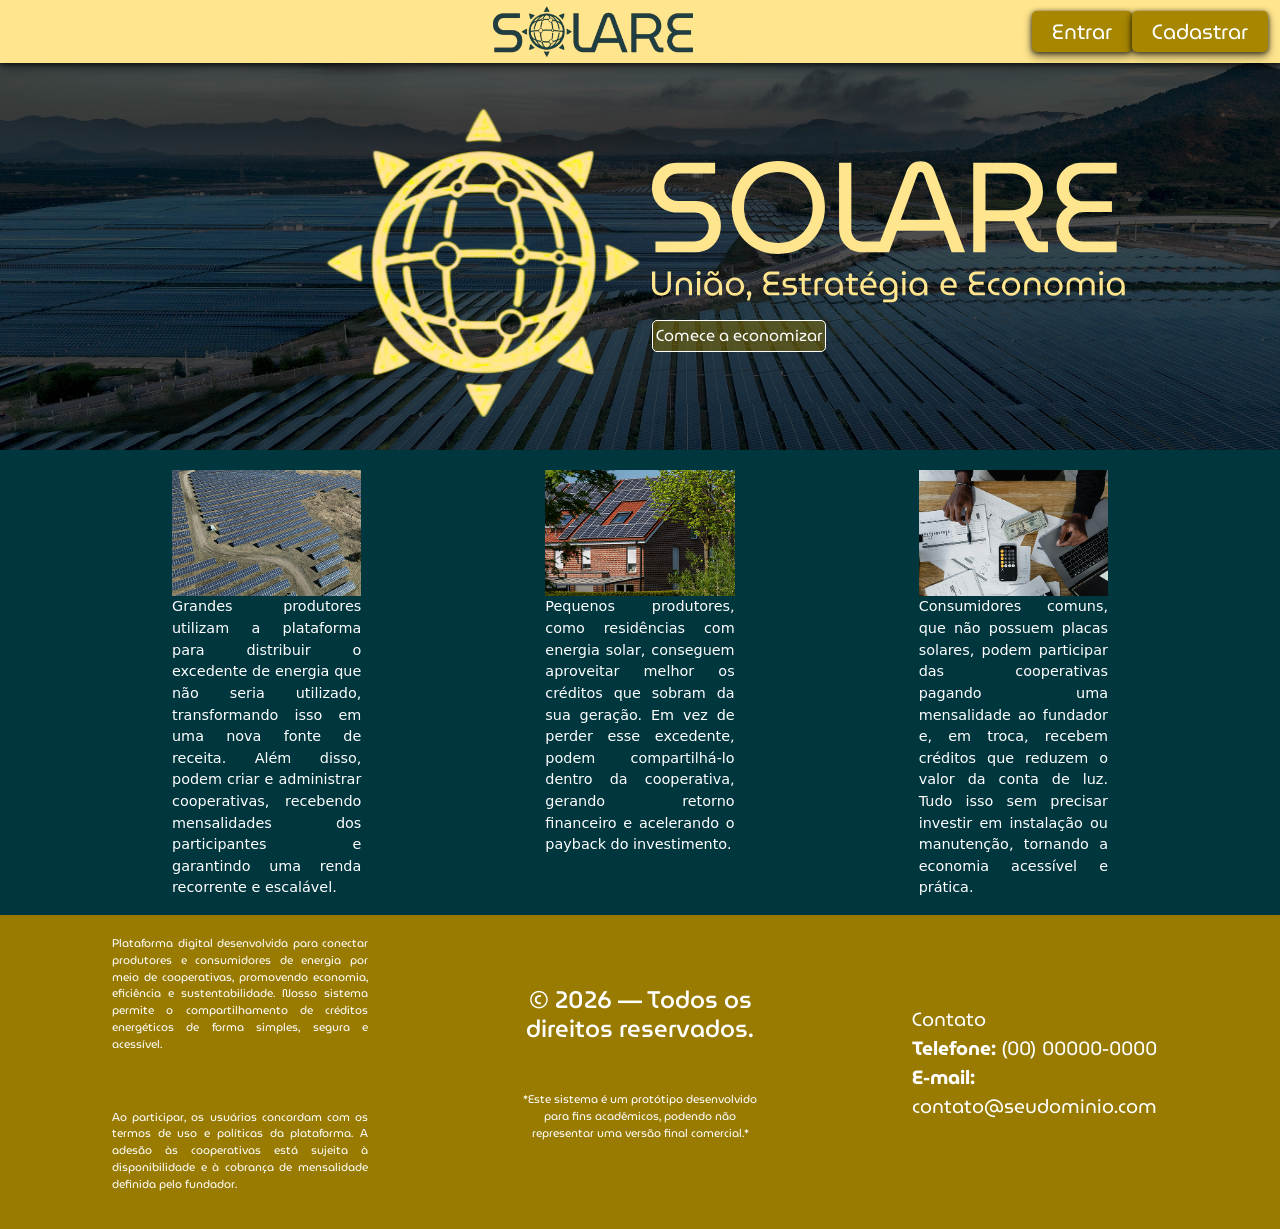
==== commit f0263a5c: "Fix /Docs" ====
--- a/Docs/index.html
+++ b/Docs/index.html
@@ -1,504 +1,72 @@
-<!DOCTYPE html>
-<html lang="pt-BR">
-<head>
-  <meta charset="UTF-8">
-  <meta name="viewport" content="width=device-width, initial-scale=1.0">
-  <meta name="theme-color" content="#073b43">
-  <meta name="description" content="Solare — plataforma acadêmica de conexão entre produtores e consumidores de energia solar por meio de cooperativas e créditos energéticos.">
-  <title>Solare | Energia compartilhada, economia acessível</title>
-  <link rel="preconnect" href="https://fonts.googleapis.com">
-  <link rel="preconnect" href="https://fonts.gstatic.com" crossorigin>
-  <link href="https://fonts.googleapis.com/css2?family=Manrope:wght@400;500;600;700;800&family=Orbitron:wght@600;700&display=swap" rel="stylesheet">
-  <link rel="icon" type="image/png" href="assets/imagens/simbolo-solare.png">
-  <link rel="stylesheet" href="style.css">
+<!doctype html>
+<html lang="en">
+  <head>
+    <meta charset="utf-8">
+    <meta name="viewport" content="width=device-width, initial-scale=1">
+    <title>Solare</title>
+    <link rel="stylesheet" href="./css/main.css">
+    <link rel="stylesheet" href="./css/header_footer.css">
+    <link href="https://cdn.jsdelivr.net/npm/bootstrap@5.3.8/dist/css/bootstrap.min.css" rel="stylesheet" integrity="sha384-sRIl4kxILFvY47J16cr9ZwB07vP4J8+LH7qKQnuqkuIAvNWLzeN8tE5YBujZqJLB" crossorigin="anonymous">
+<link rel="preconnect" href="https://fonts.googleapis.com">
+<link rel="preconnect" href="https://fonts.gstatic.com" crossorigin>
+<link href="https://fonts.googleapis.com/css2?family=MuseoModerno:ital,wght@0,100..900;1,100..900&display=swap" rel="stylesheet">
+  
 </head>
-<body>
-  <a class="skip-link" href="#conteudo">Pular para o conteúdo</a>
+  <body>
 
-  <header class="header" id="topo">
-    <div class="container nav-container">
-      <a class="brand" href="#inicio" aria-label="Solare - ir para o início">
-        <img class="brand-logo" src="assets/imagens/logotipo-solare.svg" alt="Solare">
-      </a>
-      <button class="menu-button" id="menuButton" aria-expanded="false" aria-controls="mainNav" aria-label="Abrir menu">
-        <span></span><span></span><span></span>
-      </button>
-      <nav class="nav" id="mainNav" aria-label="Navegação principal">
-        <a href="#problema">Problema</a>
-        <a href="#solucao">Solução</a>
-        <a href="#funcionalidades">Funcionalidades</a>
-        <a href="#prototipo">Protótipo</a>
-        <a href="#equipe">Equipe</a>
-        <a class="nav-cta" href="#demonstracao">Ver demonstração</a>
-      </nav>
+    <div class="container-fluid">
+        <div class="row align-items-center" id="header">
+            <div class="col"></div>
+            <div class="col-8 d-flex justify-content-center"><img id="logo" src="./img/logotipo-solare.svg" alt=""></div>
+            <div ID="botoes" class="col d-flex align-items-center">
+                <a style="text-decoration: none; color: white;" href="./login.html"><button class="btn-cad">Entrar</button></a>
+                <a style="text-decoration: none; color: white;" href="./cadastro.html"><button class="btn-cad">Cadastrar</button></a>
+            </div>
+        </div>
+        <div class="row d-flex justify-content-center align-items-center" id="content1">
+            <div class="col-3 d-flex justify-content-center"><img src="./img/logozinha.svg" alt=""></div>
+            <div class="col-3 d-flex flex-column justify-content-evenly align-items-start" style="height: 25vh">
+                <img src="./img/SOLARE.svg" alt="">
+                <img src="./img/União, Estratégia e Economia.svg" alt="">
+                <a style="text-decoration: none;" href="./cadastro.html"><button id="btn-economize">Comece a economizar</button></a>
+            </div>
+        </div>
+        <div class="row d-flex justify-content-evenly" id="content2">
+            <div class="col-2">         
+                <div class="img"><img src="./img/placa_usina.png" alt=""></div>
+                <div class="text"><p>Grandes produtores utilizam a plataforma para distribuir o excedente de energia que não seria utilizado, transformando isso em uma nova fonte de receita. Além disso, podem criar e administrar cooperativas, recebendo mensalidades dos participantes e garantindo uma renda recorrente e escalável.</p></div>
+            </div>
+            <div class="col-2">
+                <div class="img"><img src="./img/placa_casa.png" alt=""></div>
+                <div class="text"><p>Pequenos produtores, como residências com energia solar, conseguem aproveitar melhor os créditos que sobram da sua geração. Em vez de perder esse excedente, podem compartilhá-lo dentro da cooperativa, gerando retorno financeiro e acelerando o payback do investimento.</p></div>
+            </div>
+            <div class="col-2">
+                <div class="img"><img src="./img/consumidor_conta.png" alt=""></div>
+                <div class="text"><p>Consumidores comuns, que não possuem placas solares, podem participar das cooperativas pagando uma mensalidade ao fundador e, em troca, recebem créditos que reduzem o valor da conta de luz. Tudo isso sem precisar investir em instalação ou manutenção, tornando a economia acessível e prática.</p></div>
+            </div>
+        </div>
+        <div class="row d-flex justify-content-evenly" id="footer">
+            <div class="col-3 d-flex flex-column justify-content-center">
+                <p>Plataforma digital desenvolvida para conectar produtores e consumidores de energia por meio de cooperativas, promovendo economia, eficiência e sustentabilidade. Nosso sistema permite o compartilhamento de créditos energéticos de forma simples, segura e acessível.</p>
+                <p>Ao participar, os usuários concordam com os termos de uso e políticas da plataforma. A adesão às cooperativas está sujeita à disponibilidade e à cobrança de mensalidade definida pelo fundador.</p>
+            </div>
+            <div class="col-3 d-flex flex-column justify-content-center">
+                <h2 style="text-align: center;">© 2026 — Todos os direitos reservados.</h2>
+                <p style="text-align: center;">*Este sistema é um protótipo desenvolvido para fins acadêmicos, podendo não representar uma versão final comercial.*</p>
+            </div>
+            <div class="col-3 d-flex flex-column justify-content-center">
+                <p style="font-size: 1.2em;">Contato<br><strong>Telefone:</strong> (00) 00000-0000<br><strong>E-mail:</strong> contato@seudominio.com</p>
+            </div>
+        </div>
     </div>
-  </header>
 
-  <main id="conteudo">
-    <!-- 1. MAIN SECTION -->
-    <section class="hero" id="inicio">
-      <div class="hero-glow glow-one"></div>
-      <div class="hero-glow glow-two"></div>
-      <div class="container hero-grid">
-        <div class="hero-content reveal">
-          <div class="hero-lockup" aria-label="Solare — União, Estratégia e Economia">
-            <img src="assets/imagens/simbolo-solare.png" alt="" aria-hidden="true">
-            <div>
-              <strong>SOLARE</strong>
-              <small>União, Estratégia e Economia</small>
-            </div>
-          </div>
-          <span class="eyebrow">Projeto acadêmico • Grupo Helios • 2026.2</span>
-          <h1>Energia solar que se transforma em <span>economia compartilhada.</span></h1>
-          <p class="hero-description">
-            A <strong>Solare</strong> conecta produtores e consumidores de energia solar por meio de cooperativas,
-            facilitando o compartilhamento de créditos energéticos com transparência, praticidade e impacto sustentável.
-          </p>
-          <div class="hero-actions">
-            <a class="button primary" href="#demonstracao">Ver demonstração</a>
-            <a class="button ghost" href="#prototipo">Acessar protótipo</a>
-          </div>
-          <div class="hero-trust" aria-label="Objetivos do projeto">
-            <div><strong>Economia</strong><small>Redução de custos</small></div>
-            <div><strong>Conexão</strong><small>Produtores e consumidores</small></div>
-            <div><strong>ODS 7</strong><small>Energia limpa</small></div>
-          </div>
-        </div>
 
-        <div class="app-preview reveal">
-          <div class="preview-badge">Dashboard do protótipo</div>
-          <div class="browser-frame">
-            <div class="browser-top"><i></i><i></i><i></i><span>solare.app/dashboard</span></div>
-            <img src="assets/imagens/prototipo-dashboard.webp" alt="Tela do protótipo Solare mostrando dashboard de consumo, economia e impacto ambiental.">
-          </div>
-          <div class="floating-card saving">
-            <span class="icon-pill">↘</span>
-            <div><strong>Economia visível</strong><small>Acompanhamento mensal</small></div>
-          </div>
-          <div class="floating-card clean">
-            <span class="icon-pill">☀</span>
-            <div><strong>Energia limpa</strong><small>Impacto monitorado</small></div>
-          </div>
-        </div>
-      </div>
-    </section>
 
-    <section class="context-numbers" aria-label="Indicadores de contexto">
-      <div class="container numbers-grid reveal">
-        <article>
-          <strong data-counter="4372634">4.372.634</strong>
-          <p>sistemas de geração distribuída solar no Brasil*</p>
-        </article>
-        <article>
-          <strong>9</strong>
-          <p>requisitos funcionais previstos no sistema</p>
-        </article>
-        <article>
-          <strong>3</strong>
-          <p>perfis beneficiados: produtores, cooperativas e consumidores</p>
-        </article>
-        <article>
-          <strong>ODS 7</strong>
-          <p>energia limpa e acessível para todos</p>
-        </article>
-      </div>
-      <p class="source-note container">* Dado da ABSOLAR atualizado em 13/05/2026.</p>
-    </section>
 
-    <!-- 2. PROBLEMA -->
-    <section class="section problem" id="problema">
-      <div class="container">
-        <div class="section-heading reveal">
-          <span class="eyebrow">02 • Problema</span>
-          <h2>Energia disponível, mas acesso e aproveitamento ainda limitados</h2>
-          <p>
-            A geração solar distribuída cresce no Brasil, porém nem todos conseguem investir em painéis solares.
-            Ao mesmo tempo, produtores precisam de meios digitais claros para organizar cooperativas,
-            administrar créditos e demonstrar economia aos participantes.
-          </p>
-        </div>
 
-        <div class="problem-layout">
-          <article class="impact-card reveal">
-            <span class="card-label">Contexto real</span>
-            <h3>Mais de 4,37 milhões de sistemas de geração distribuída</h3>
-            <p>
-              O avanço da energia solar evidencia uma oportunidade: aproximar quem gera energia de quem deseja
-              economizar sem instalar painéis próprios.
-            </p>
-            <a class="inline-link" href="https://www.absolar.org.br/" target="_blank" rel="noopener">Fonte: ABSOLAR, 13/05/2026 ↗</a>
-          </article>
 
-          <div class="pain-grid">
-            <article class="pain-card reveal">
-              <div class="pain-icon">⌂</div>
-              <h3>Consumidor sem placas</h3>
-              <p>Não dispõe de investimento inicial ou estrutura para produzir energia solar em sua residência.</p>
-            </article>
-            <article class="pain-card reveal">
-              <div class="pain-icon">☀</div>
-              <h3>Produtor com créditos</h3>
-              <p>Precisa aproveitar e administrar créditos excedentes com mais transparência e alcance.</p>
-            </article>
-            <article class="pain-card reveal">
-              <div class="pain-icon">↔</div>
-              <h3>Gestão complexa</h3>
-              <p>Participação, cobrança e acompanhamento de consumo precisam estar organizados em um único ambiente.</p>
-            </article>
-            <article class="pain-card reveal">
-              <div class="pain-icon">◔</div>
-              <h3>Baixa visibilidade</h3>
-              <p>Sem dashboards, o usuário tem dificuldade de perceber economia, consumo e impacto ambiental.</p>
-            </article>
-          </div>
-        </div>
-      </div>
-    </section>
 
-    <!-- 3. SOLUÇÃO PROPOSTA -->
-    <section class="section solution" id="solucao">
-      <div class="container solution-grid">
-        <div class="solution-content reveal">
-          <span class="eyebrow">03 • Solução proposta</span>
-          <h2>Uma plataforma para compartilhar energia com clareza e controle</h2>
-          <p>
-            A Solare organiza a jornada entre produtor e consumidor: cadastro, escolha de cooperativas,
-            vínculo do participante, cobrança mensal e acompanhamento por dashboards.
-          </p>
-          <ul class="benefits">
-            <li><strong>Proposta de valor:</strong> democratizar o acesso à economia gerada pela energia solar.</li>
-            <li><strong>Diferencial:</strong> conectar cooperativas, créditos e indicadores em uma interface única.</li>
-            <li><strong>Benefício:</strong> apoiar decisões com visualização de consumo, economia e sustentabilidade.</li>
-          </ul>
-        </div>
-        <div class="journey-card reveal" aria-label="Fluxo resumido da solução">
-          <div class="journey-header"><span>Fluxo principal</span><strong>Solare</strong></div>
-          <div class="journey-item"><span class="number">01</span><div><strong>Produtor cadastra a cooperativa</strong><small>Oferta organizada de créditos energéticos</small></div></div>
-          <div class="journey-line"></div>
-          <div class="journey-item"><span class="number">02</span><div><strong>Consumidor escolhe e participa</strong><small>Adesão prática e centralizada</small></div></div>
-          <div class="journey-line"></div>
-          <div class="journey-item"><span class="number">03</span><div><strong>Sistema acompanha resultados</strong><small>Economia, consumo e impacto visualizados</small></div></div>
-        </div>
-      </div>
-    </section>
 
-    <!-- 4. FUNCIONALIDADES -->
-    <section class="section features" id="funcionalidades">
-      <div class="container">
-        <div class="section-heading center reveal">
-          <span class="eyebrow">04 • Funcionalidades</span>
-          <h2>Recursos previstos para o MVP</h2>
-          <p>Funcionalidades alinhadas aos requisitos funcionais definidos pela equipe.</p>
-        </div>
-        <div class="features-grid">
-          <article class="feature reveal"><span>01</span><div class="feature-icon">♙</div><h3>Cadastro de usuário</h3><p>Criação de conta para produtores e consumidores iniciarem sua jornada.</p><small>Benefício: acesso personalizado</small></article>
-          <article class="feature reveal"><span>02</span><div class="feature-icon">◉</div><h3>Cadastro de cooperativa</h3><p>Produtores publicam cooperativas disponíveis para participação.</p><small>Benefício: ampliar alcance</small></article>
-          <article class="feature reveal"><span>03</span><div class="feature-icon">⌕</div><h3>Busca e adesão</h3><p>Consumidores visualizam cooperativas e solicitam participação.</p><small>Benefício: adesão simplificada</small></article>
-          <article class="feature reveal"><span>04</span><div class="feature-icon">$</div><h3>Cobrança mensal</h3><p>Registro organizado da mensalidade dos participantes ativos.</p><small>Benefício: controle financeiro</small></article>
-          <article class="feature reveal"><span>05</span><div class="feature-icon">▥</div><h3>Dashboard consumidor</h3><p>Acompanhamento de consumo e créditos recebidos em visualizações objetivas.</p><small>Benefício: transparência</small></article>
-          <article class="feature reveal"><span>06</span><div class="feature-icon">↗</div><h3>Dashboard produtor</h3><p>Monitoramento de geração, distribuição e aproveitamento da energia.</p><small>Benefício: gestão eficiente</small></article>
-          <article class="feature reveal"><span>07</span><div class="feature-icon">✓</div><h3>Validação documental</h3><p>Possibilidade de verificação de identidade e documentos dos usuários.</p><small>Benefício: confiança</small></article>
-          <article class="feature reveal"><span>08</span><div class="feature-icon">♧</div><h3>Impacto ambiental</h3><p>Indicadores visuais conectam economia e benefícios sustentáveis.</p><small>Benefício: consciência energética</small></article>
-        </div>
-      </div>
-    </section>
-
-    <!-- 5. TECNOLOGIAS UTILIZADAS -->
-    <section class="section technologies" id="tecnologias">
-      <div class="container">
-        <div class="section-heading center reveal">
-          <span class="eyebrow">05 • Tecnologias utilizadas</span>
-          <h2>Stack planejada e ferramentas de criação</h2>
-        </div>
-        <div class="tech-grid reveal">
-          <article><strong>Java 21</strong><span>Backend da plataforma</span></article>
-          <article><strong>Spring Boot</strong><span>Serviços e regras de negócio</span></article>
-          <article><strong>SQL Server 2022</strong><span>Persistência de dados</span></article>
-          <article><strong>HTML5</strong><span>Estrutura da landing page</span></article>
-          <article><strong>CSS3</strong><span>Interface responsiva</span></article>
-          <article><strong>JavaScript</strong><span>Interatividade da página</span></article>
-          <article><strong>Figma</strong><span>Prototipação visual</span></article>
-          <article><strong>GitHub Pages</strong><span>Publicação da landing page</span></article>
-        </div>
-      </div>
-    </section>
-
-    <!-- 6. ARQUITETURA -->
-    <section class="section architecture" id="arquitetura">
-      <div class="container">
-        <div class="section-heading reveal">
-          <span class="eyebrow">06 • Arquitetura da solução</span>
-          <h2>Componentes conectados para uma experiência segura</h2>
-          <p>Arquitetura em camadas sugerida a partir das tecnologias documentadas para o sistema.</p>
-        </div>
-        <div class="architecture-box reveal">
-          <div class="architecture-node users"><strong>Usuários</strong><small>Produtor • Consumidor</small></div>
-          <div class="architecture-arrow">→</div>
-          <div class="architecture-node interface"><strong>Interface Web</strong><small>HTML • CSS • JavaScript</small></div>
-          <div class="architecture-arrow">→</div>
-          <div class="architecture-node api"><strong>API / Backend</strong><small>Java 21 • Spring Boot</small></div>
-          <div class="architecture-arrow">→</div>
-          <div class="architecture-node data"><strong>Banco de Dados</strong><small>SQL Server 2022</small></div>
-          <div class="architecture-node extra"><strong>Validação</strong><small>Documentos e autenticação</small></div>
-        </div>
-        <div class="architecture-details reveal">
-          <p><strong>Fluxo:</strong> o usuário acessa a interface, autentica-se, consulta ou administra cooperativas e os dados são tratados pelo backend e armazenados de forma estruturada.</p>
-          <p><strong>Segurança planejada:</strong> autenticação, autorização e proteção de dados sensíveis nas funcionalidades restritas.</p>
-        </div>
-      </div>
-    </section>
-
-    <!-- 7. UX/UI E PROTÓTIPOS -->
-    <section class="section prototype" id="prototipo">
-      <div class="container">
-        <div class="section-heading center reveal">
-          <span class="eyebrow">07 • UX/UI e protótipo</span>
-          <h2>Telas criadas no Figma</h2>
-          <p>A identidade visual utiliza azul-petróleo e amarelo solar para comunicar tecnologia, confiança e energia.</p>
-        </div>
-        <div class="gallery">
-          <button class="gallery-card large reveal" data-image="assets/imagens/prototipo-home.webp" data-title="Landing inicial do protótipo">
-            <img src="assets/imagens/prototipo-home.webp" alt="Página inicial do protótipo Solare.">
-            <span>Início</span>
-          </button>
-          <button class="gallery-card reveal" data-image="assets/imagens/prototipo-login.webp" data-title="Tela de login">
-            <img src="assets/imagens/prototipo-login.webp" alt="Tela de login do protótipo Solare.">
-            <span>Login</span>
-          </button>
-          <button class="gallery-card reveal" data-image="assets/imagens/prototipo-cadastro.webp" data-title="Tela de cadastro">
-            <img src="assets/imagens/prototipo-cadastro.webp" alt="Tela de cadastro do protótipo Solare.">
-            <span>Cadastro</span>
-          </button>
-          <button class="gallery-card reveal" data-image="assets/imagens/prototipo-dashboard.webp" data-title="Dashboard de economia">
-            <img src="assets/imagens/prototipo-dashboard.webp" alt="Dashboard de consumo e economia do protótipo Solare.">
-            <span>Dashboard</span>
-          </button>
-          <button class="gallery-card reveal" data-image="assets/imagens/prototipo-cooperativas.webp" data-title="Tela de cooperativas">
-            <img src="assets/imagens/prototipo-cooperativas.webp" alt="Tela de cooperativas do protótipo Solare.">
-            <span>Cooperativas</span>
-          </button>
-        </div>
-      </div>
-    </section>
-
-    <!-- 8. PÚBLICO-ALVO E PERSONAS -->
-    <section class="section audience" id="publico">
-      <div class="container">
-        <div class="section-heading center reveal">
-          <span class="eyebrow">08 • Público-alvo e personas</span>
-          <h2>Quem se beneficia da Solare</h2>
-          <p>Perfis identificados no projeto para uso em cidades brasileiras com disponibilidade de energia solar.</p>
-        </div>
-        <div class="audience-grid">
-          <article class="persona reveal">
-            <span class="persona-tag">Produtor</span>
-            <h3>Gestor de geração solar</h3>
-            <p>Busca administrar cooperativas, distribuir créditos e ampliar a rentabilidade da geração.</p>
-            <ul><li>Precisa de gestão centralizada</li><li>Deseja acompanhar distribuição</li></ul>
-          </article>
-          <article class="persona reveal">
-            <span class="persona-tag">Residencial</span>
-            <h3>Pequeno produtor</h3>
-            <p>Possui painéis solares e quer aproveitar melhor os créditos excedentes da própria geração.</p>
-            <ul><li>Busca acelerar retorno</li><li>Valoriza simplicidade</li></ul>
-          </article>
-          <article class="persona reveal">
-            <span class="persona-tag">Consumidor</span>
-            <h3>Usuário sem painéis</h3>
-            <p>Deseja reduzir gastos com energia sem realizar instalação ou manutenção de placas solares.</p>
-            <ul><li>Quer economia acessível</li><li>Precisa de transparência</li></ul>
-          </article>
-        </div>
-      </div>
-    </section>
-
-    <!-- 9. RESULTADOS ESPERADOS -->
-    <section class="section expected" id="resultados">
-      <div class="container expected-grid">
-        <div class="expected-content reveal">
-          <span class="eyebrow">09 • Resultados esperados</span>
-          <h2>Impacto mensurável para a experiência do usuário</h2>
-          <p>
-            O projeto define metas de usabilidade, desempenho e confiabilidade que deverão orientar os testes e a evolução da solução.
-          </p>
-          <p class="notice">Indicadores abaixo são <strong>metas previstas</strong> no documento do projeto, e não resultados já medidos.</p>
-        </div>
-        <div class="goals-grid">
-          <article class="goal reveal"><strong>≤ 3</strong><span>cliques nas ações principais</span><small>Meta de usabilidade</small></article>
-          <article class="goal reveal"><strong>&lt; 2s</strong><span>resposta nas operações principais</span><small>Meta de desempenho</small></article>
-          <article class="goal reveal"><strong>≥ 95%</strong><span>disponibilidade operacional</span><small>Meta de confiabilidade</small></article>
-          <article class="goal reveal"><strong>+ Clareza</strong><span>economia e consumo visualizados</span><small>Benefício esperado</small></article>
-        </div>
-      </div>
-    </section>
-
-    <!-- 10. ODS -->
-    <section class="section ods" id="ods">
-      <div class="container ods-grid">
-        <div class="ods-number reveal"><span>ODS</span><strong>7</strong></div>
-        <div class="ods-text reveal">
-          <span class="eyebrow">10 • ODS relacionado</span>
-          <h2>Energia limpa e acessível</h2>
-          <p>
-            O Solare está alinhado ao ODS 7 ao propor uma plataforma digital que favorece o acesso a fontes de energia renovável,
-            aproxima produtores e consumidores e estimula o uso consciente da energia solar.
-          </p>
-          <a class="inline-link light" href="https://brasil.un.org/pt-br/sdgs/7" target="_blank" rel="noopener">Conheça o ODS 7 na ONU Brasil ↗</a>
-        </div>
-      </div>
-    </section>
-
-    <!-- 11. EQUIPE -->
-    <section class="section team" id="equipe">
-      <div class="container">
-        <div class="section-heading center reveal">
-          <span class="eyebrow">11 • Equipe</span>
-          <h2>Grupo Helios</h2>
-          <p>Equipe responsável pelo projeto Solare — versão 2.3.</p>
-        </div>
-        <div class="team-grid">
-          <article class="member reveal"><div class="avatar">AM</div><h3>Arthur Marcolino</h3><p>Developer Backend</p><small>RA 252369</small></article>
-          <article class="member reveal"><div class="avatar">ES</div><h3>Emelly Souza Oliveira</h3><p>Scrum Master</p><small>RA 252220</small></article>
-          <article class="member reveal"><div class="avatar">FT</div><h3>Felipe Matheus Vieira Tota</h3><p>Product Owner</p><small>RA 251964</small></article>
-          <article class="member reveal"><div class="avatar">RE</div><h3>Rhyan Ely Silva e Costa</h3><p>Developer Frontend</p><small>RA 251819</small></article>
-        </div>
-        <p class="team-advisor reveal">Orientador: <strong>Daniel Ohata</strong></p>
-      </div>
-    </section>
-
-    <!-- 12. DEMONSTRAÇÃO -->
-    <section class="section demonstration" id="demonstracao">
-      <div class="container demo-grid">
-        <div class="demo-copy reveal">
-          <span class="eyebrow">12 • Demonstração</span>
-          <h2>Walkthrough do protótipo</h2>
-          <p>Explore as principais telas planejadas para a jornada do usuário no sistema.</p>
-          <div class="demo-tabs" role="tablist" aria-label="Telas da demonstração">
-            <button class="demo-tab active" role="tab" aria-selected="true" data-screen="assets/imagens/prototipo-home.webp" data-caption="Conheça a proposta e inicie a economia com energia compartilhada.">Início</button>
-            <button class="demo-tab" role="tab" aria-selected="false" data-screen="assets/imagens/prototipo-cadastro.webp" data-caption="Cadastre-se e envie as informações necessárias para participar.">Cadastro</button>
-            <button class="demo-tab" role="tab" aria-selected="false" data-screen="assets/imagens/prototipo-cooperativas.webp" data-caption="Consulte cooperativas disponíveis na sua região.">Cooperativas</button>
-            <button class="demo-tab" role="tab" aria-selected="false" data-screen="assets/imagens/prototipo-dashboard.webp" data-caption="Acompanhe consumo, economia e impacto ambiental.">Dashboard</button>
-          </div>
-          <p class="demo-caption" id="demoCaption">Conheça a proposta e inicie a economia com energia compartilhada.</p>
-        </div>
-        <div class="demo-screen reveal">
-          <img id="demoImage" src="assets/imagens/prototipo-home.webp" alt="Tela selecionada na demonstração do protótipo Solare.">
-        </div>
-      </div>
-      <div class="container video-showcase reveal">
-        <div class="video-copy">
-          <span class="eyebrow">Vídeo pitch</span>
-          <h3>Veja a apresentação do projeto Solare</h3>
-          <p>Assista ao vídeo demonstrativo da solução e conheça a proposta da plataforma.</p>
-          <a class="button primary" href="https://youtu.be/hnmsKJudiMI" target="_blank" rel="noopener">Assistir no YouTube ↗</a>
-        </div>
-        <div class="video-frame">
-          <iframe
-            src="https://www.youtube-nocookie.com/embed/hnmsKJudiMI"
-            title="Vídeo Pitch Solare"
-            loading="lazy"
-            allow="accelerometer; autoplay; clipboard-write; encrypted-media; gyroscope; picture-in-picture; web-share"
-            referrerpolicy="strict-origin-when-cross-origin"
-            allowfullscreen></iframe>
-        </div>
-      </div>
-    </section>
-
-    <!-- 13. DOCUMENTAÇÃO -->
-    <section class="section documents" id="documentacao">
-      <div class="container">
-        <div class="section-heading center reveal">
-          <span class="eyebrow">13 • Documentação</span>
-          <h2>Materiais do projeto</h2>
-          <p>Arquivos disponíveis e espaços preparados para os links oficiais da equipe.</p>
-        </div>
-        <div class="docs-grid">
-          <a class="document-card reveal" href="assets/docs/Documentacao_Solare.docx" download>
-            <span class="document-icon">DOC</span>
-            <div><h3>Documentação do Projeto</h3><p>Requisitos e planejamento — versão 2.3</p></div>
-            <strong>Baixar ↓</strong>
-          </a>
-          <a class="document-card reveal" href="assets/docs/Prototipo_Solare.pdf" target="_blank" rel="noopener">
-            <span class="document-icon">PDF</span>
-            <div><h3>Protótipo Visual</h3><p>Telas de referência desenvolvidas no Figma</p></div>
-            <strong>Abrir ↗</strong>
-          </a>
-          <a class="document-card reveal" href="https://github.com/LyraAldebaran/UPX-III" target="_blank" rel="noopener">
-            <span class="document-icon">GH</span>
-            <div><h3>GitHub — LyraAldebaran/UPX-III</h3><p>Repositório oficial do Projeto UPX</p></div>
-            <strong>Abrir ↗</strong>
-          </a>
-          <a class="document-card reveal" href="https://youtu.be/hnmsKJudiMI" target="_blank" rel="noopener">
-            <span class="document-icon">▶</span>
-            <div><h3>Vídeo Pitch Solare</h3><p>Apresentação do projeto no YouTube</p></div>
-            <strong>Assistir ↗</strong>
-          </a>
-          <div class="document-card pending reveal" title="Insira o endereço oficial do Trello para habilitar este acesso">
-            <span class="document-icon">TR</span>
-            <div><h3>Helios Tech — Solare</h3><p>Quadro do projeto • URL não informada</p></div>
-            <strong>Pendente</strong>
-          </div>
-          <div class="document-card pending reveal" title="Insira o endereço oficial do Google Drive para habilitar este acesso">
-            <span class="document-icon">GD</span>
-            <div><h3>UPX III — Google Drive</h3><p>Pasta compartilhada • URL não informada</p></div>
-            <strong>Pendente</strong>
-          </div>
-        </div>
-        <div class="access-card reveal">
-          <div>
-            <h3>Compartilhe a landing page</h3>
-            <p>Após publicar no GitHub Pages, este QR Code direcionará ao endereço online da página.</p>
-            <button class="button ghost compact" id="copyLink">Copiar link da página</button>
-          </div>
-          <img id="qrCode" alt="QR Code de acesso à landing page Solare.">
-        </div>
-      </div>
-    </section>
-  </main>
-
-  <!-- 14. RODAPÉ -->
-  <footer class="footer">
-    <div class="container footer-grid">
-      <div>
-        <a class="brand footer-brand footer-wordmark" href="#topo" aria-label="Solare - voltar ao topo">
-          <img src="assets/imagens/simbolo-solare.png" alt="" aria-hidden="true">
-          <span class="brand-name">SOLARE</span>
-        </a>
-        <p>União, Estratégia e Economia.</p>
-        <p class="footer-note">Protótipo desenvolvido para fins acadêmicos.</p>
-      </div>
-      <div>
-        <h3>Projeto</h3>
-        <a href="#problema">Problema</a>
-        <a href="#funcionalidades">Funcionalidades</a>
-        <a href="#prototipo">UX/UI</a>
-        <a href="#documentacao">Documentação</a>
-      </div>
-      <div>
-        <h3>Informações</h3>
-        <p>Grupo Helios</p>
-        <p>UPX III • 2026.2</p>
-        <p>Orientador: Daniel Ohata</p>
-        <p class="placeholder">Instituição e contato: inserir antes da publicação</p>
-      </div>
-      <div>
-        <h3>Fontes</h3>
-        <a href="https://www.absolar.org.br/" target="_blank" rel="noopener">ABSOLAR — dados solares ↗</a>
-        <a href="https://brasil.un.org/pt-br/sdgs/7" target="_blank" rel="noopener">ONU Brasil — ODS 7 ↗</a>
-        <a href="https://github.com/LyraAldebaran/UPX-III" target="_blank" rel="noopener">GitHub — Projeto UPX ↗</a>
-        <a href="https://youtu.be/hnmsKJudiMI" target="_blank" rel="noopener">YouTube — Vídeo Pitch ↗</a>
-        <p>Documentação Solare v2.3</p>
-      </div>
-    </div>
-    <div class="container copyright">© 2026 Solare • Grupo Helios. Todos os direitos reservados.</div>
-  </footer>
-
-  <dialog class="image-modal" id="imageModal">
-    <button class="modal-close" id="closeModal" aria-label="Fechar visualização">×</button>
-    <img id="modalImage" alt="Tela ampliada do protótipo Solare.">
-    <p id="modalTitle"></p>
-  </dialog>
-
-  <script src="script.js"></script>
-</body>
-</html>
+    <script src="https://cdn.jsdelivr.net/npm/bootstrap@5.3.8/dist/js/bootstrap.bundle.min.js" integrity="sha384-FKyoEForCGlyvwx9Hj09JcYn3nv7wiPVlz7YYwJrWVcXK/BmnVDxM+D2scQbITxI" crossorigin="anonymous"></script>
+  </body>
+</html>
--- a/Docs/css/main.css
+++ b/Docs/css/main.css
@@ -0,0 +1,51 @@
+
+        #botoes{
+            justify-content: space-evenly;
+        }
+
+        .btn-cad{
+            font-family: museoModerno, sans-serif;
+            padding: 0;
+            font-size: 1.3em;
+            background-color: #A78700;
+            color: white;
+            border: none;
+            padding: 5px 20px;
+            border-radius: 5px;
+            box-shadow: 
+                0px 1px 5px 0px rgba(0, 0, 0, 0.7),
+                0px 4px 9px 0px rgba(0, 0, 0, 0.4),
+                0px 6px 14px 0px rgba(0, 0, 0, 0.1);
+        }
+
+        #btn-economize{
+            background-color: rgba(131, 112, 4, 0.5);
+            font-family: museoModerno, sans-serif;
+            border-radius: 5px;
+            border: 1px solid white;
+            padding: 3px;
+            color: white;
+        }
+
+        #logo{
+            height: 90%;
+            max-width: 200px;
+        }
+
+        #content1{
+            padding-top: 7vh;
+            height: 50vh;
+            background-image: url('../img/pexels-quang-nguyen-vinh-222549-35105443\ 1.png');
+            background-color: rgba(0, 0, 0, 0.7);
+            background-blend-mode: multiply;
+            background-size: cover;
+        }
+
+        #content2{
+            background-color: #00373F;
+        }
+
+        .col-2 img{
+            padding-top: 20px;
+            width: 100%;
+        }
--- a/Docs/css/header_footer.css
+++ b/Docs/css/header_footer.css
@@ -0,0 +1,66 @@
+        *{
+            margin: 0;
+            padding: 0;
+            box-sizing: border-box;
+        }
+
+        p{
+            text-align: justify;
+            color: white;
+            font-size: 0.9em;
+        }
+
+        a{
+            margin: 0;
+            padding: 0;
+        }
+
+
+        #header{
+            background-color: #FFE58D;
+            display: flex;
+            flex-direction: row;
+            height: 7vh;
+            width: 100vw;
+            position: fixed;
+            z-index: 1;
+                        box-shadow: 
+                0px 1px 5px 0px rgba(0, 0, 0, 0.7),
+                0px 4px 9px 0px rgba(0, 0, 0, 0.4),
+                0px 6px 14px 0px rgba(0, 0, 0, 0.1);
+        }
+
+        #logo{
+            height: 100%;
+        }
+
+        .sair{
+            display: flex;
+            align-items: center;
+            justify-content: center;
+            flex-direction: row;
+            height: 100%;
+            width: 100%;
+        }
+
+        
+
+
+
+                #footer{
+            background-color: #987B00;
+        }
+        
+        #footer p{
+            color: white;
+            font-size: 0.7em;
+            font-family: museoModerno, sans-serif;
+            padding: 20px;
+        }
+
+        #footer h2{
+            color: white;
+            font-family: museoModerno, sans-serif;
+            padding: 20px;
+            font-size: 1.5em;
+        }
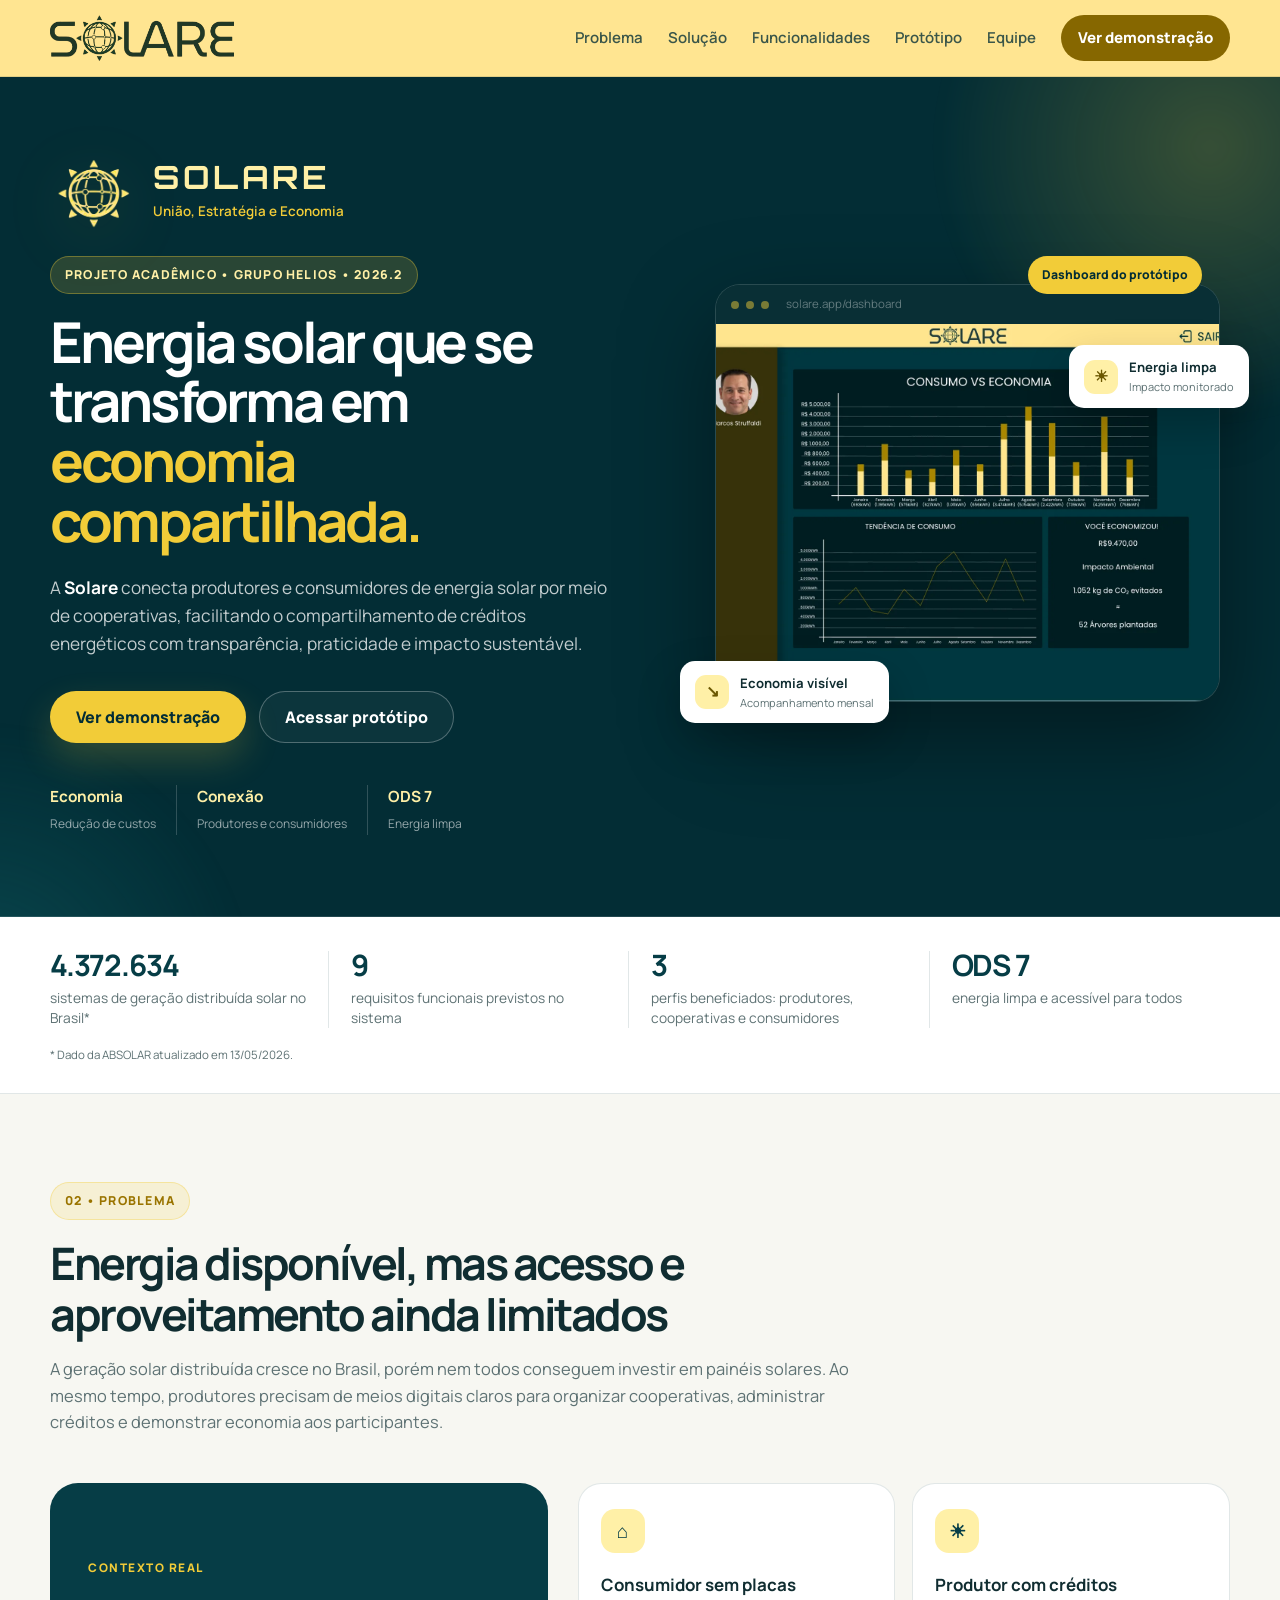
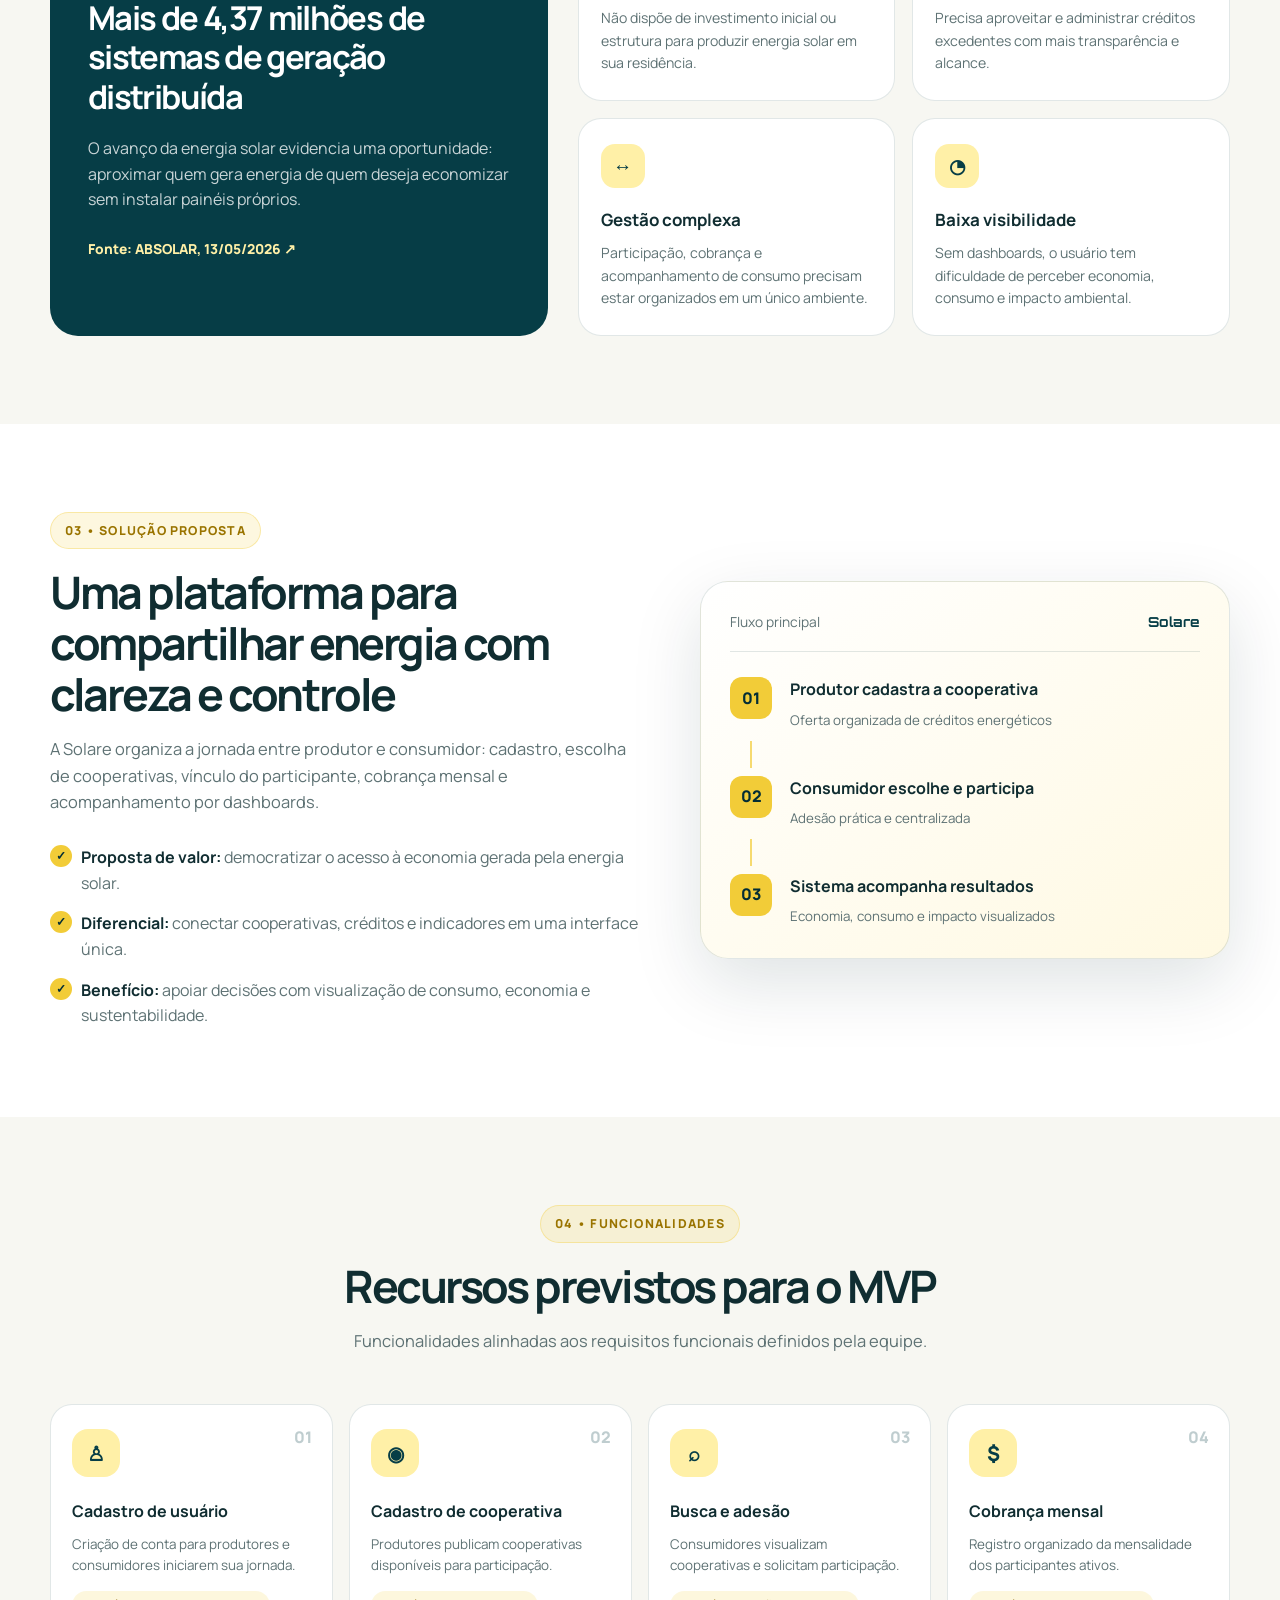
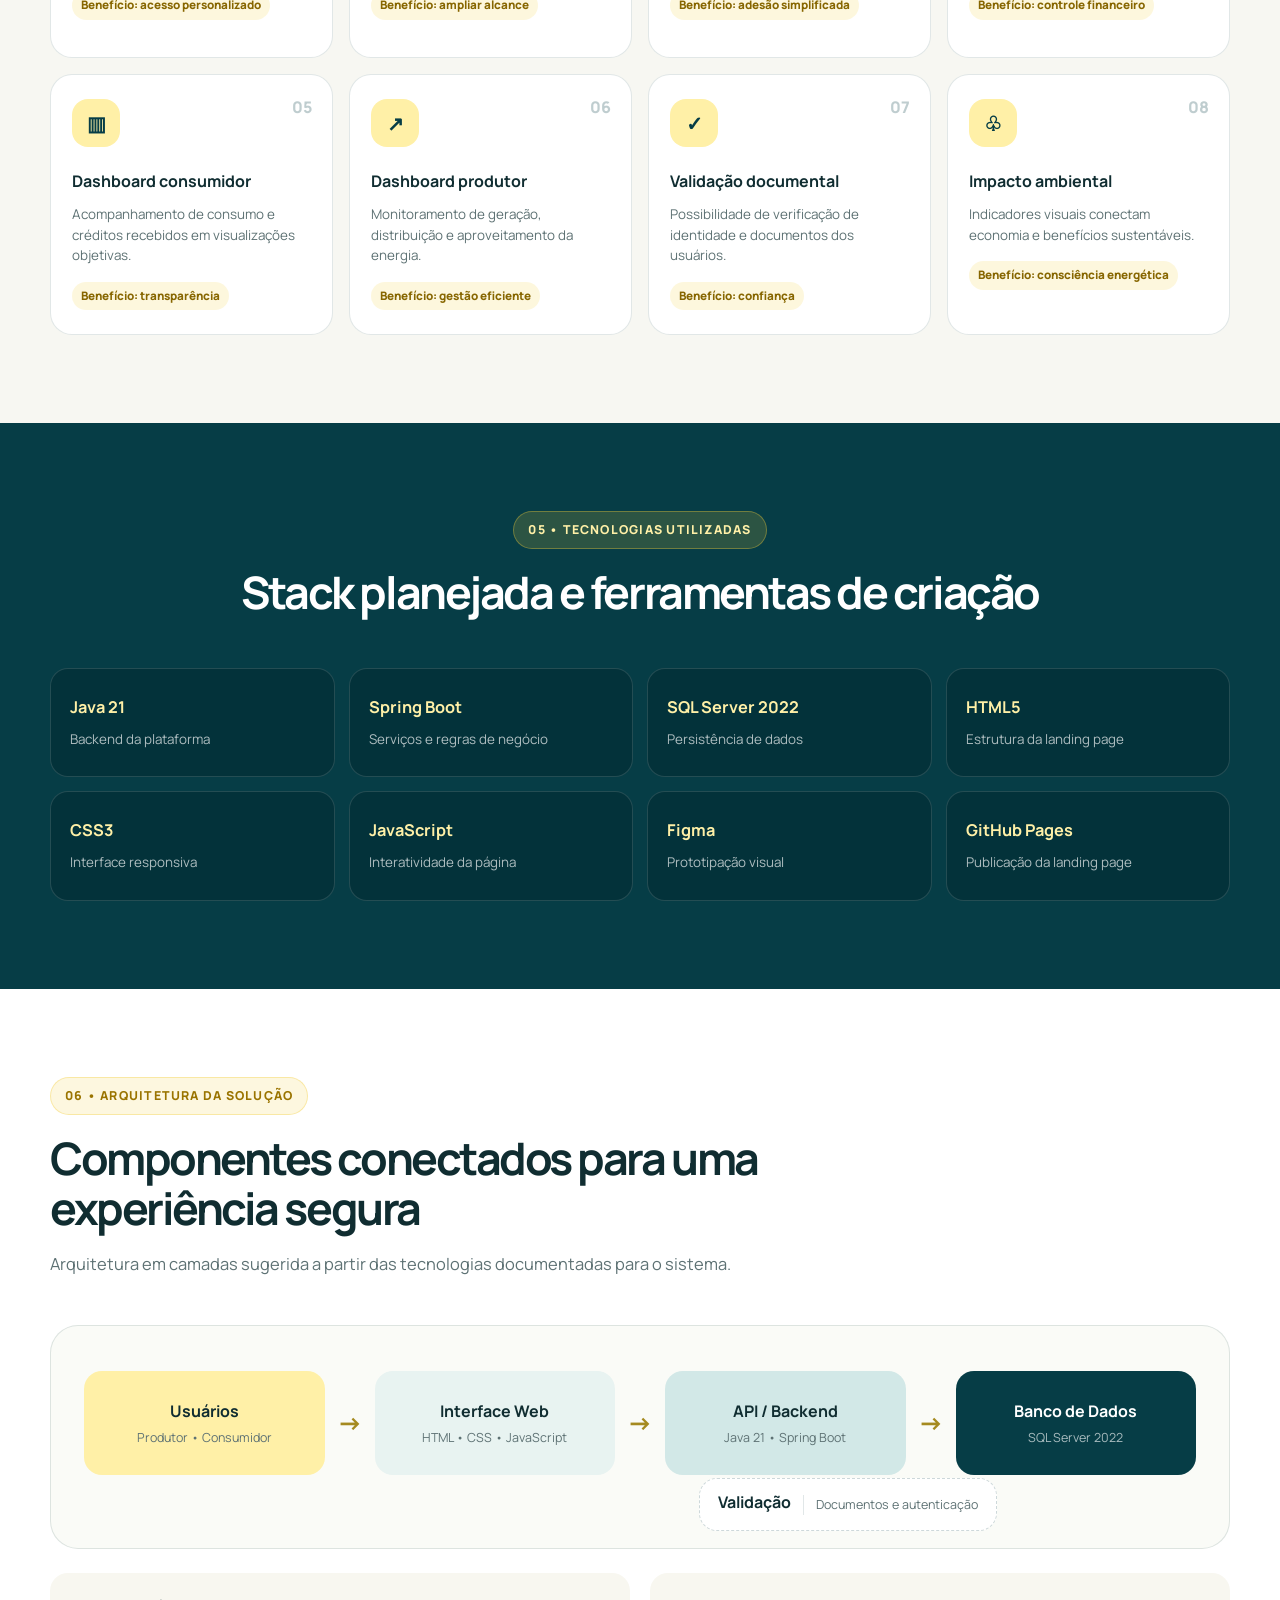
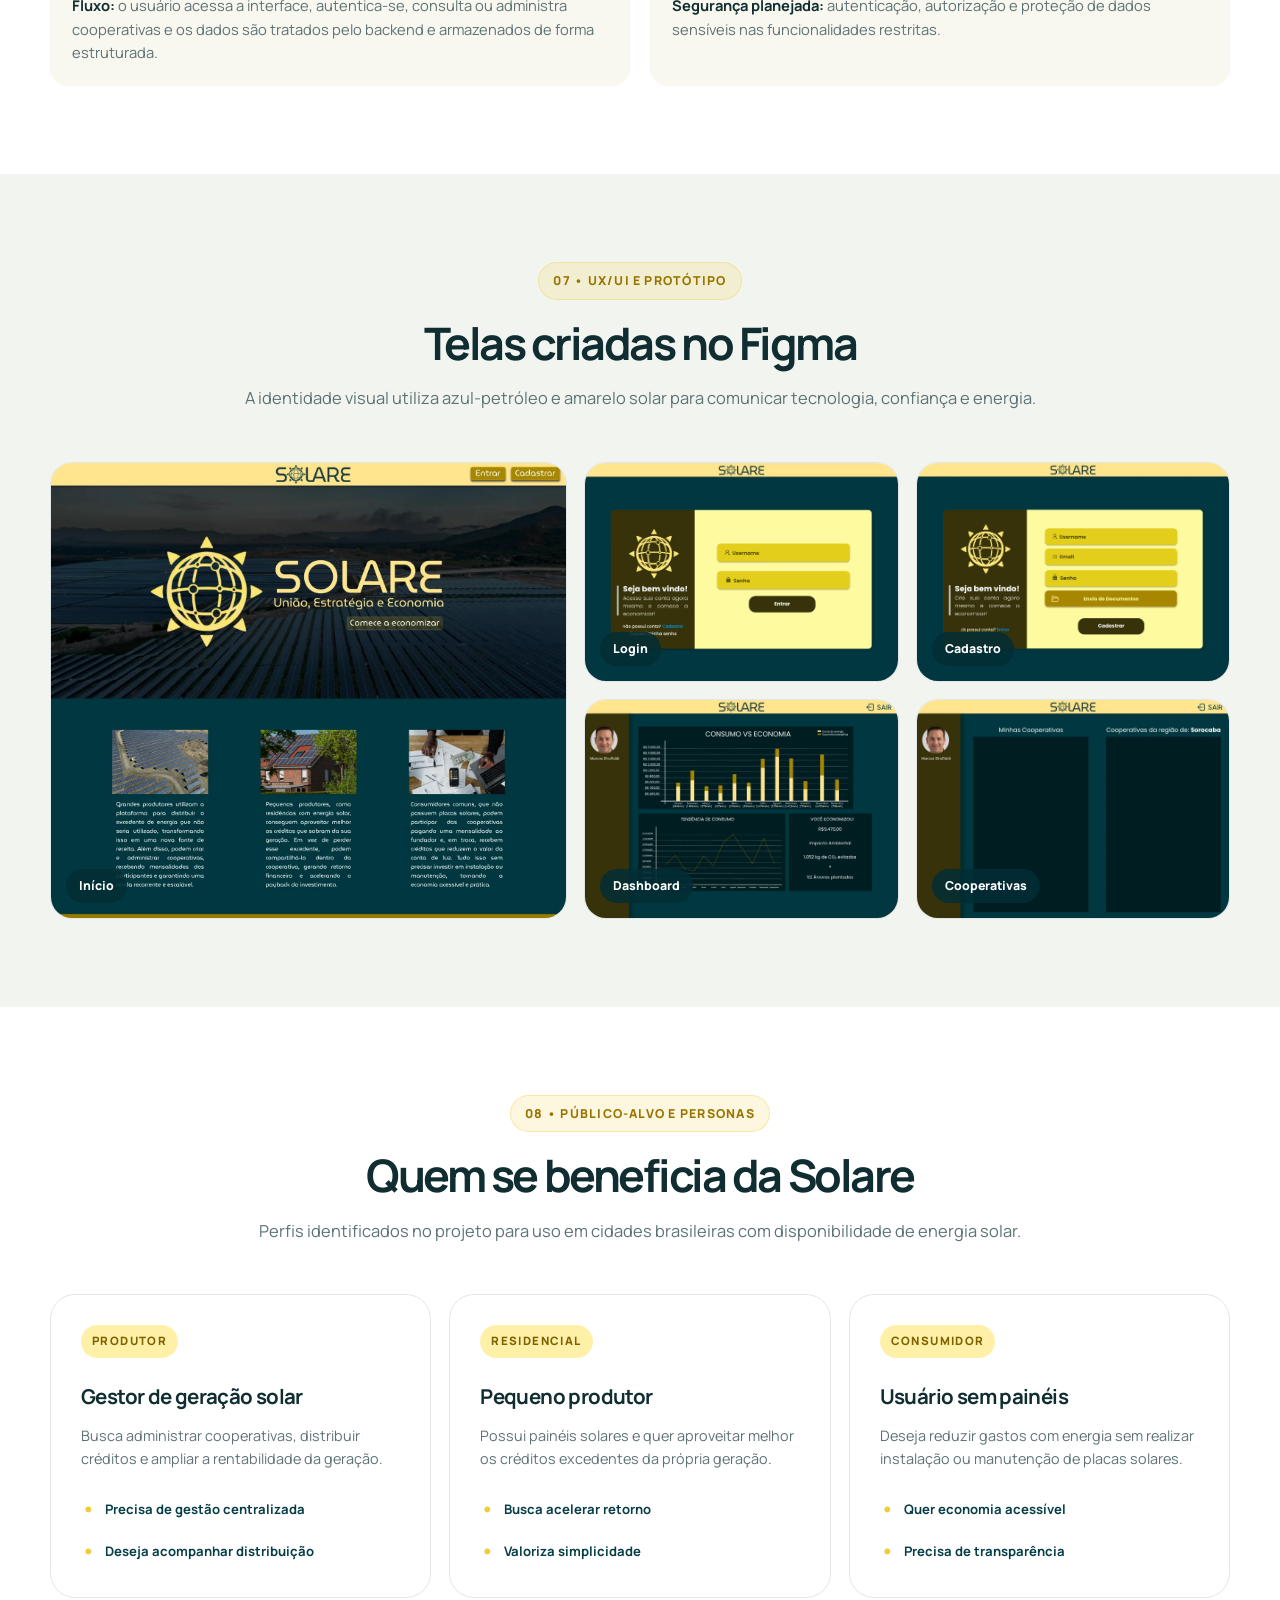
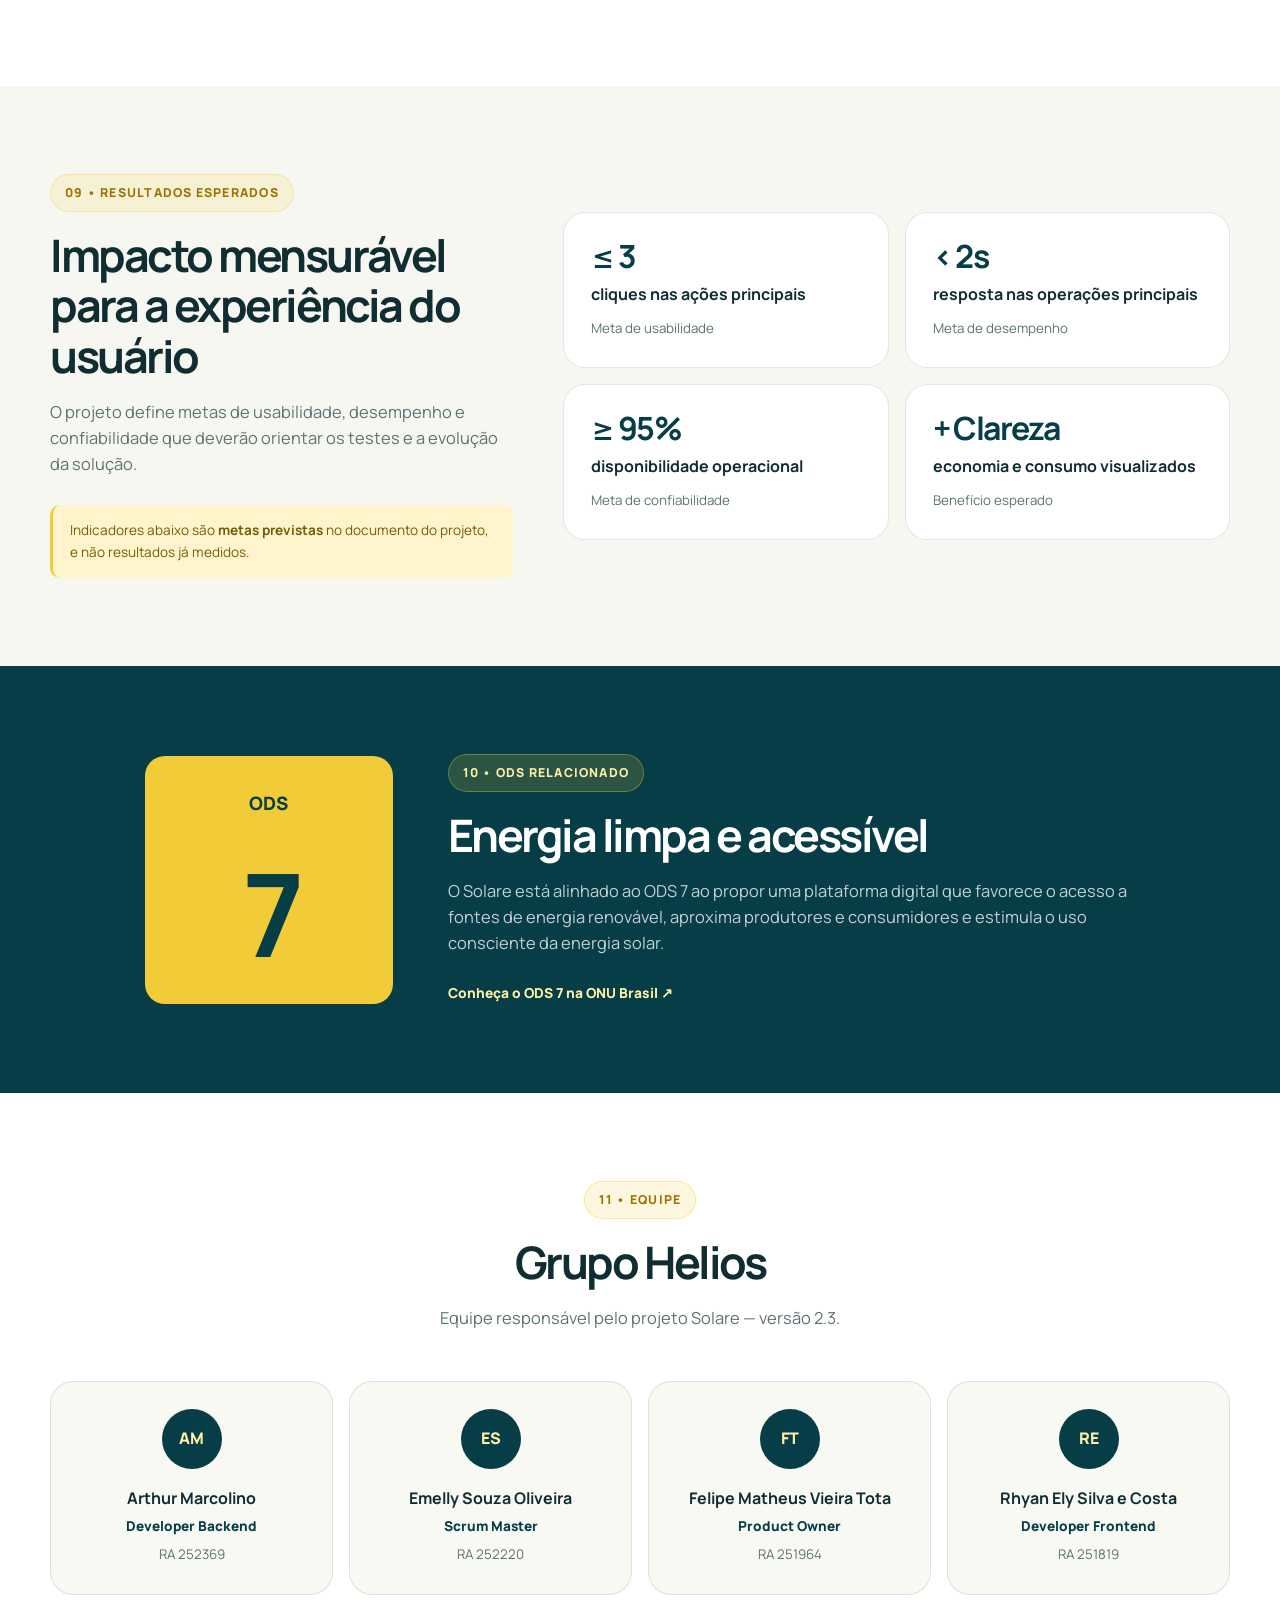
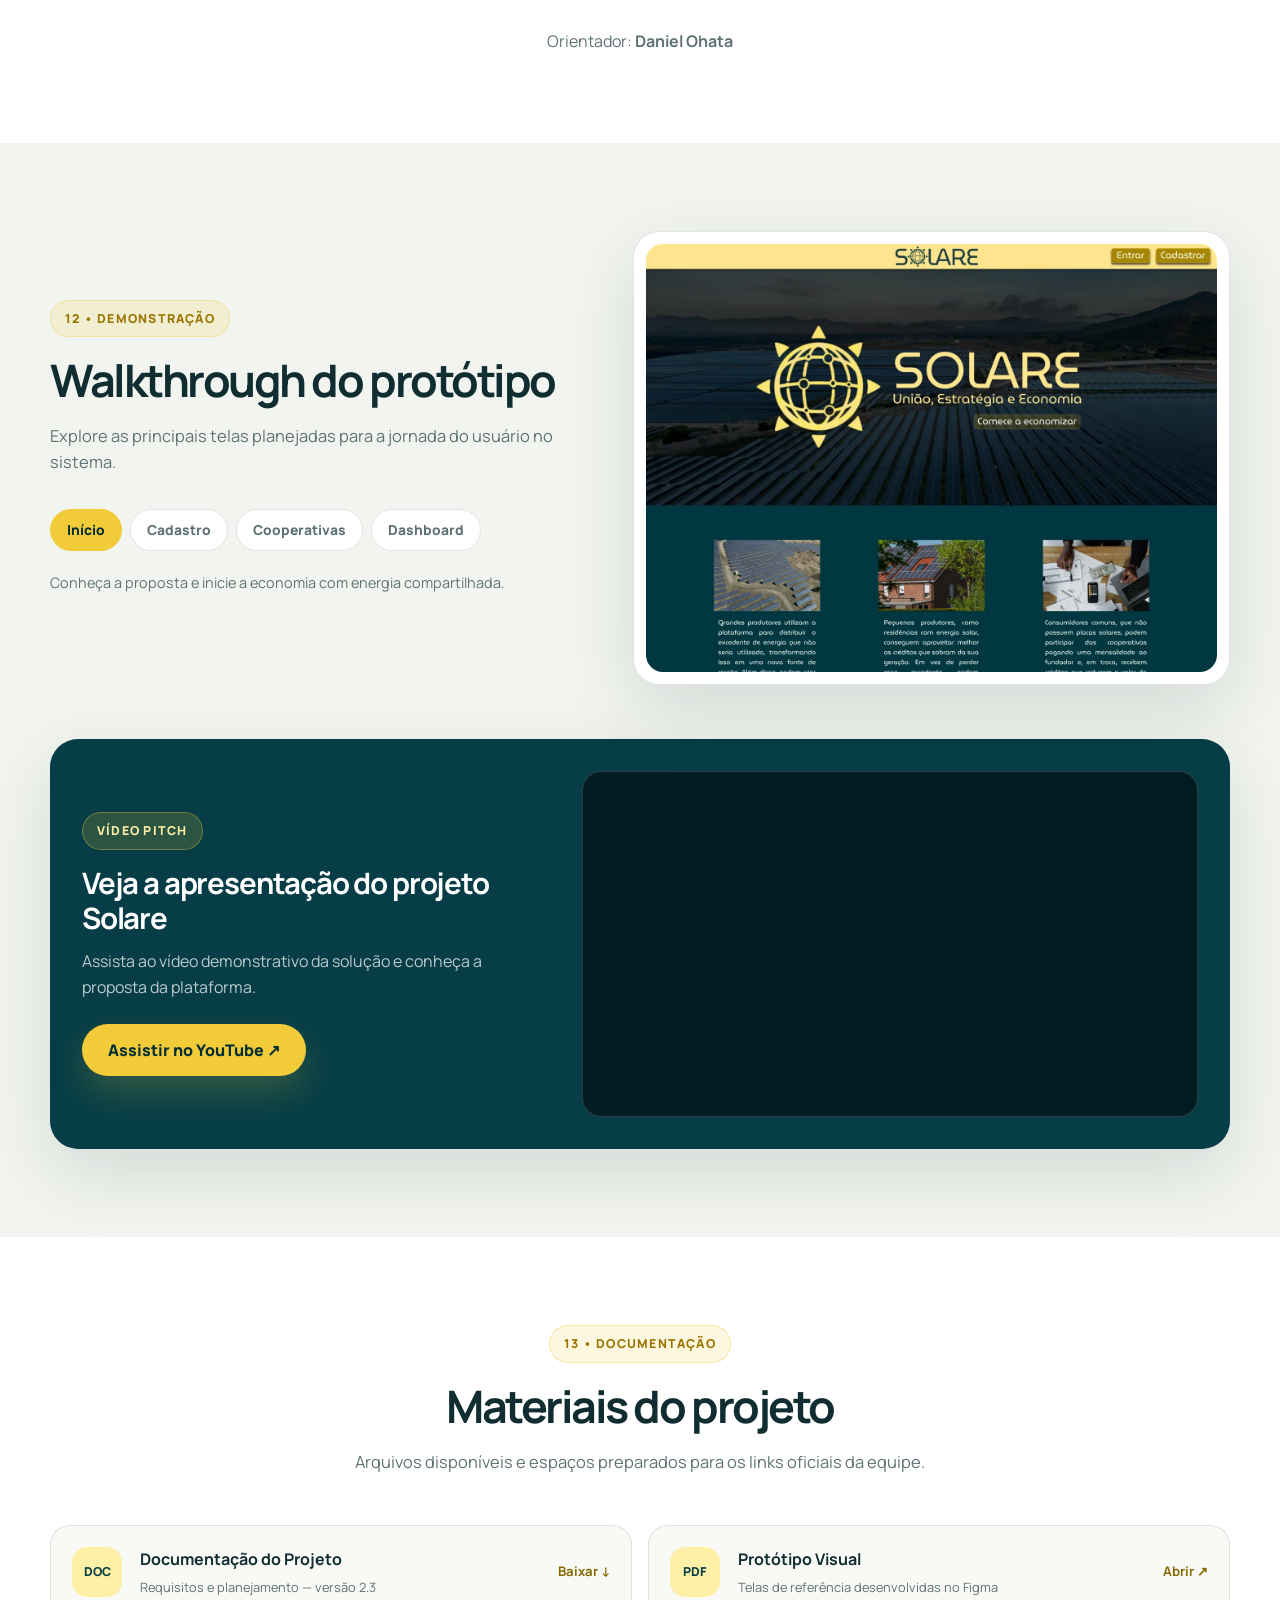
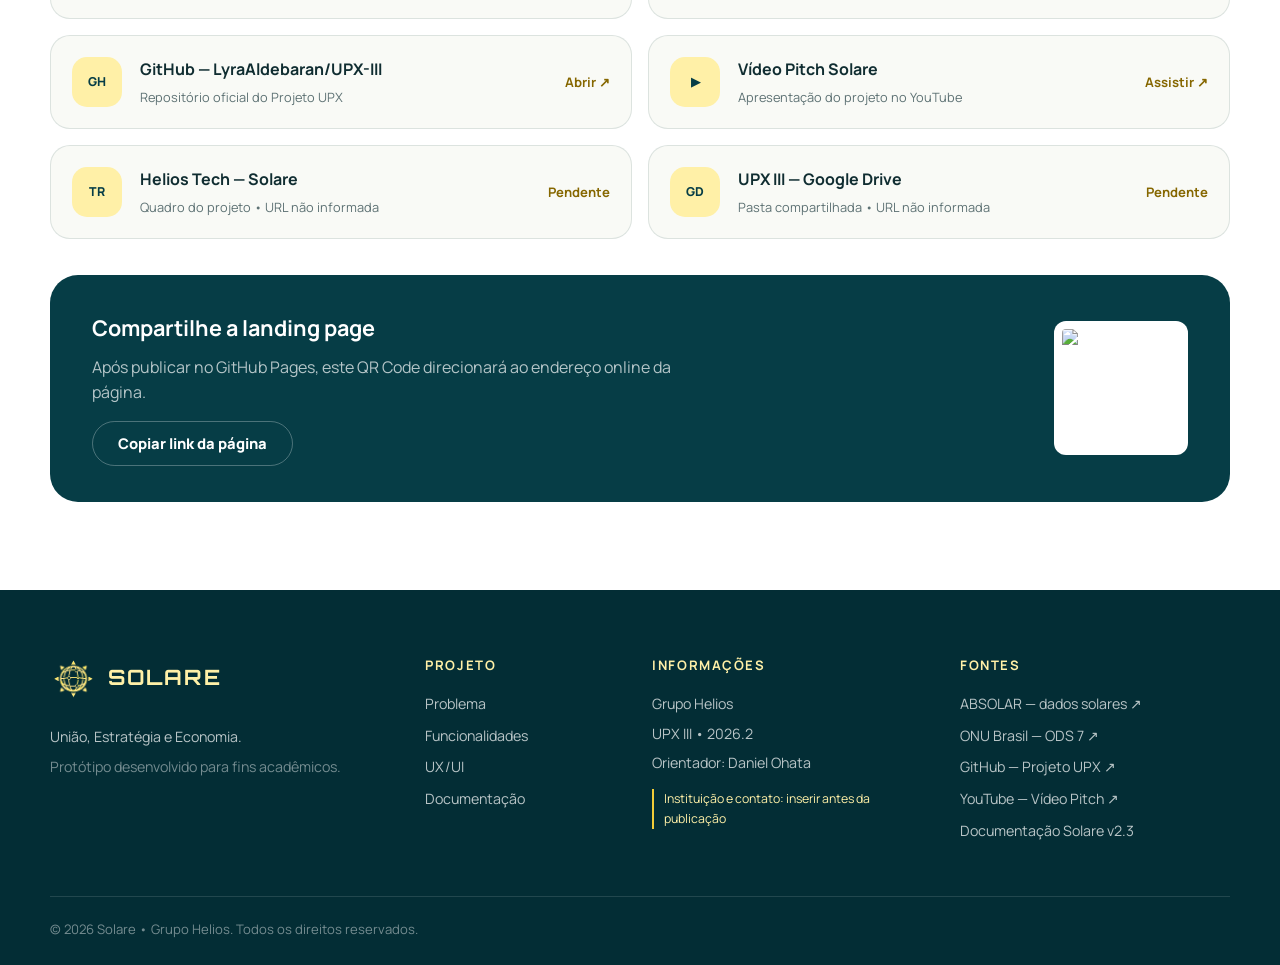
==== commit 441c7a8a: "Fix Docs" ====
--- a/Docs/index.html
+++ b/Docs/index.html
@@ -1,72 +1,504 @@
-<!doctype html>
-<html lang="en">
-  <head>
-    <meta charset="utf-8">
-    <meta name="viewport" content="width=device-width, initial-scale=1">
-    <title>Solare</title>
-    <link rel="stylesheet" href="./css/main.css">
-    <link rel="stylesheet" href="./css/header_footer.css">
-    <link href="https://cdn.jsdelivr.net/npm/bootstrap@5.3.8/dist/css/bootstrap.min.css" rel="stylesheet" integrity="sha384-sRIl4kxILFvY47J16cr9ZwB07vP4J8+LH7qKQnuqkuIAvNWLzeN8tE5YBujZqJLB" crossorigin="anonymous">
-<link rel="preconnect" href="https://fonts.googleapis.com">
-<link rel="preconnect" href="https://fonts.gstatic.com" crossorigin>
-<link href="https://fonts.googleapis.com/css2?family=MuseoModerno:ital,wght@0,100..900;1,100..900&display=swap" rel="stylesheet">
-  
+<!DOCTYPE html>
+<html lang="pt-BR">
+<head>
+  <meta charset="UTF-8">
+  <meta name="viewport" content="width=device-width, initial-scale=1.0">
+  <meta name="theme-color" content="#073b43">
+  <meta name="description" content="Solare — plataforma acadêmica de conexão entre produtores e consumidores de energia solar por meio de cooperativas e créditos energéticos.">
+  <title>Solare | Energia compartilhada, economia acessível</title>
+  <link rel="preconnect" href="https://fonts.googleapis.com">
+  <link rel="preconnect" href="https://fonts.gstatic.com" crossorigin>
+  <link href="https://fonts.googleapis.com/css2?family=Manrope:wght@400;500;600;700;800&family=Orbitron:wght@600;700&display=swap" rel="stylesheet">
+  <link rel="icon" type="image/png" href="assets/imagens/simbolo-solare.png">
+  <link rel="stylesheet" href="style.css">
 </head>
-  <body>
-
-    <div class="container-fluid">
-        <div class="row align-items-center" id="header">
-            <div class="col"></div>
-            <div class="col-8 d-flex justify-content-center"><img id="logo" src="./img/logotipo-solare.svg" alt=""></div>
-            <div ID="botoes" class="col d-flex align-items-center">
-                <a style="text-decoration: none; color: white;" href="./login.html"><button class="btn-cad">Entrar</button></a>
-                <a style="text-decoration: none; color: white;" href="./cadastro.html"><button class="btn-cad">Cadastrar</button></a>
+<body>
+  <a class="skip-link" href="#conteudo">Pular para o conteúdo</a>
+
+  <header class="header" id="topo">
+    <div class="container nav-container">
+      <a class="brand" href="#inicio" aria-label="Solare - ir para o início">
+        <img class="brand-logo" src="assets/imagens/logotipo-solare.svg" alt="Solare">
+      </a>
+      <button class="menu-button" id="menuButton" aria-expanded="false" aria-controls="mainNav" aria-label="Abrir menu">
+        <span></span><span></span><span></span>
+      </button>
+      <nav class="nav" id="mainNav" aria-label="Navegação principal">
+        <a href="#problema">Problema</a>
+        <a href="#solucao">Solução</a>
+        <a href="#funcionalidades">Funcionalidades</a>
+        <a href="#prototipo">Protótipo</a>
+        <a href="#equipe">Equipe</a>
+        <a class="nav-cta" href="#demonstracao">Ver demonstração</a>
+      </nav>
+    </div>
+  </header>
+
+  <main id="conteudo">
+    <!-- 1. MAIN SECTION -->
+    <section class="hero" id="inicio">
+      <div class="hero-glow glow-one"></div>
+      <div class="hero-glow glow-two"></div>
+      <div class="container hero-grid">
+        <div class="hero-content reveal">
+          <div class="hero-lockup" aria-label="Solare — União, Estratégia e Economia">
+            <img src="assets/imagens/simbolo-solare.png" alt="" aria-hidden="true">
+            <div>
+              <strong>SOLARE</strong>
+              <small>União, Estratégia e Economia</small>
             </div>
-        </div>
-        <div class="row d-flex justify-content-center align-items-center" id="content1">
-            <div class="col-3 d-flex justify-content-center"><img src="./img/logozinha.svg" alt=""></div>
-            <div class="col-3 d-flex flex-column justify-content-evenly align-items-start" style="height: 25vh">
-                <img src="./img/SOLARE.svg" alt="">
-                <img src="./img/União, Estratégia e Economia.svg" alt="">
-                <a style="text-decoration: none;" href="./cadastro.html"><button id="btn-economize">Comece a economizar</button></a>
-            </div>
-        </div>
-        <div class="row d-flex justify-content-evenly" id="content2">
-            <div class="col-2">         
-                <div class="img"><img src="./img/placa_usina.png" alt=""></div>
-                <div class="text"><p>Grandes produtores utilizam a plataforma para distribuir o excedente de energia que não seria utilizado, transformando isso em uma nova fonte de receita. Além disso, podem criar e administrar cooperativas, recebendo mensalidades dos participantes e garantindo uma renda recorrente e escalável.</p></div>
-            </div>
-            <div class="col-2">
-                <div class="img"><img src="./img/placa_casa.png" alt=""></div>
-                <div class="text"><p>Pequenos produtores, como residências com energia solar, conseguem aproveitar melhor os créditos que sobram da sua geração. Em vez de perder esse excedente, podem compartilhá-lo dentro da cooperativa, gerando retorno financeiro e acelerando o payback do investimento.</p></div>
-            </div>
-            <div class="col-2">
-                <div class="img"><img src="./img/consumidor_conta.png" alt=""></div>
-                <div class="text"><p>Consumidores comuns, que não possuem placas solares, podem participar das cooperativas pagando uma mensalidade ao fundador e, em troca, recebem créditos que reduzem o valor da conta de luz. Tudo isso sem precisar investir em instalação ou manutenção, tornando a economia acessível e prática.</p></div>
-            </div>
-        </div>
-        <div class="row d-flex justify-content-evenly" id="footer">
-            <div class="col-3 d-flex flex-column justify-content-center">
-                <p>Plataforma digital desenvolvida para conectar produtores e consumidores de energia por meio de cooperativas, promovendo economia, eficiência e sustentabilidade. Nosso sistema permite o compartilhamento de créditos energéticos de forma simples, segura e acessível.</p>
-                <p>Ao participar, os usuários concordam com os termos de uso e políticas da plataforma. A adesão às cooperativas está sujeita à disponibilidade e à cobrança de mensalidade definida pelo fundador.</p>
-            </div>
-            <div class="col-3 d-flex flex-column justify-content-center">
-                <h2 style="text-align: center;">© 2026 — Todos os direitos reservados.</h2>
-                <p style="text-align: center;">*Este sistema é um protótipo desenvolvido para fins acadêmicos, podendo não representar uma versão final comercial.*</p>
-            </div>
-            <div class="col-3 d-flex flex-column justify-content-center">
-                <p style="font-size: 1.2em;">Contato<br><strong>Telefone:</strong> (00) 00000-0000<br><strong>E-mail:</strong> contato@seudominio.com</p>
-            </div>
-        </div>
+          </div>
+          <span class="eyebrow">Projeto acadêmico • Grupo Helios • 2026.2</span>
+          <h1>Energia solar que se transforma em <span>economia compartilhada.</span></h1>
+          <p class="hero-description">
+            A <strong>Solare</strong> conecta produtores e consumidores de energia solar por meio de cooperativas,
+            facilitando o compartilhamento de créditos energéticos com transparência, praticidade e impacto sustentável.
+          </p>
+          <div class="hero-actions">
+            <a class="button primary" href="#demonstracao">Ver demonstração</a>
+            <a class="button ghost" href="#prototipo">Acessar protótipo</a>
+          </div>
+          <div class="hero-trust" aria-label="Objetivos do projeto">
+            <div><strong>Economia</strong><small>Redução de custos</small></div>
+            <div><strong>Conexão</strong><small>Produtores e consumidores</small></div>
+            <div><strong>ODS 7</strong><small>Energia limpa</small></div>
+          </div>
+        </div>
+
+        <div class="app-preview reveal">
+          <div class="preview-badge">Dashboard do protótipo</div>
+          <div class="browser-frame">
+            <div class="browser-top"><i></i><i></i><i></i><span>solare.app/dashboard</span></div>
+            <img src="assets/imagens/prototipo-dashboard.webp" alt="Tela do protótipo Solare mostrando dashboard de consumo, economia e impacto ambiental.">
+          </div>
+          <div class="floating-card saving">
+            <span class="icon-pill">↘</span>
+            <div><strong>Economia visível</strong><small>Acompanhamento mensal</small></div>
+          </div>
+          <div class="floating-card clean">
+            <span class="icon-pill">☀</span>
+            <div><strong>Energia limpa</strong><small>Impacto monitorado</small></div>
+          </div>
+        </div>
+      </div>
+    </section>
+
+    <section class="context-numbers" aria-label="Indicadores de contexto">
+      <div class="container numbers-grid reveal">
+        <article>
+          <strong data-counter="4372634">4.372.634</strong>
+          <p>sistemas de geração distribuída solar no Brasil*</p>
+        </article>
+        <article>
+          <strong>9</strong>
+          <p>requisitos funcionais previstos no sistema</p>
+        </article>
+        <article>
+          <strong>3</strong>
+          <p>perfis beneficiados: produtores, cooperativas e consumidores</p>
+        </article>
+        <article>
+          <strong>ODS 7</strong>
+          <p>energia limpa e acessível para todos</p>
+        </article>
+      </div>
+      <p class="source-note container">* Dado da ABSOLAR atualizado em 13/05/2026.</p>
+    </section>
+
+    <!-- 2. PROBLEMA -->
+    <section class="section problem" id="problema">
+      <div class="container">
+        <div class="section-heading reveal">
+          <span class="eyebrow">02 • Problema</span>
+          <h2>Energia disponível, mas acesso e aproveitamento ainda limitados</h2>
+          <p>
+            A geração solar distribuída cresce no Brasil, porém nem todos conseguem investir em painéis solares.
+            Ao mesmo tempo, produtores precisam de meios digitais claros para organizar cooperativas,
+            administrar créditos e demonstrar economia aos participantes.
+          </p>
+        </div>
+
+        <div class="problem-layout">
+          <article class="impact-card reveal">
+            <span class="card-label">Contexto real</span>
+            <h3>Mais de 4,37 milhões de sistemas de geração distribuída</h3>
+            <p>
+              O avanço da energia solar evidencia uma oportunidade: aproximar quem gera energia de quem deseja
+              economizar sem instalar painéis próprios.
+            </p>
+            <a class="inline-link" href="https://www.absolar.org.br/" target="_blank" rel="noopener">Fonte: ABSOLAR, 13/05/2026 ↗</a>
+          </article>
+
+          <div class="pain-grid">
+            <article class="pain-card reveal">
+              <div class="pain-icon">⌂</div>
+              <h3>Consumidor sem placas</h3>
+              <p>Não dispõe de investimento inicial ou estrutura para produzir energia solar em sua residência.</p>
+            </article>
+            <article class="pain-card reveal">
+              <div class="pain-icon">☀</div>
+              <h3>Produtor com créditos</h3>
+              <p>Precisa aproveitar e administrar créditos excedentes com mais transparência e alcance.</p>
+            </article>
+            <article class="pain-card reveal">
+              <div class="pain-icon">↔</div>
+              <h3>Gestão complexa</h3>
+              <p>Participação, cobrança e acompanhamento de consumo precisam estar organizados em um único ambiente.</p>
+            </article>
+            <article class="pain-card reveal">
+              <div class="pain-icon">◔</div>
+              <h3>Baixa visibilidade</h3>
+              <p>Sem dashboards, o usuário tem dificuldade de perceber economia, consumo e impacto ambiental.</p>
+            </article>
+          </div>
+        </div>
+      </div>
+    </section>
+
+    <!-- 3. SOLUÇÃO PROPOSTA -->
+    <section class="section solution" id="solucao">
+      <div class="container solution-grid">
+        <div class="solution-content reveal">
+          <span class="eyebrow">03 • Solução proposta</span>
+          <h2>Uma plataforma para compartilhar energia com clareza e controle</h2>
+          <p>
+            A Solare organiza a jornada entre produtor e consumidor: cadastro, escolha de cooperativas,
+            vínculo do participante, cobrança mensal e acompanhamento por dashboards.
+          </p>
+          <ul class="benefits">
+            <li><strong>Proposta de valor:</strong> democratizar o acesso à economia gerada pela energia solar.</li>
+            <li><strong>Diferencial:</strong> conectar cooperativas, créditos e indicadores em uma interface única.</li>
+            <li><strong>Benefício:</strong> apoiar decisões com visualização de consumo, economia e sustentabilidade.</li>
+          </ul>
+        </div>
+        <div class="journey-card reveal" aria-label="Fluxo resumido da solução">
+          <div class="journey-header"><span>Fluxo principal</span><strong>Solare</strong></div>
+          <div class="journey-item"><span class="number">01</span><div><strong>Produtor cadastra a cooperativa</strong><small>Oferta organizada de créditos energéticos</small></div></div>
+          <div class="journey-line"></div>
+          <div class="journey-item"><span class="number">02</span><div><strong>Consumidor escolhe e participa</strong><small>Adesão prática e centralizada</small></div></div>
+          <div class="journey-line"></div>
+          <div class="journey-item"><span class="number">03</span><div><strong>Sistema acompanha resultados</strong><small>Economia, consumo e impacto visualizados</small></div></div>
+        </div>
+      </div>
+    </section>
+
+    <!-- 4. FUNCIONALIDADES -->
+    <section class="section features" id="funcionalidades">
+      <div class="container">
+        <div class="section-heading center reveal">
+          <span class="eyebrow">04 • Funcionalidades</span>
+          <h2>Recursos previstos para o MVP</h2>
+          <p>Funcionalidades alinhadas aos requisitos funcionais definidos pela equipe.</p>
+        </div>
+        <div class="features-grid">
+          <article class="feature reveal"><span>01</span><div class="feature-icon">♙</div><h3>Cadastro de usuário</h3><p>Criação de conta para produtores e consumidores iniciarem sua jornada.</p><small>Benefício: acesso personalizado</small></article>
+          <article class="feature reveal"><span>02</span><div class="feature-icon">◉</div><h3>Cadastro de cooperativa</h3><p>Produtores publicam cooperativas disponíveis para participação.</p><small>Benefício: ampliar alcance</small></article>
+          <article class="feature reveal"><span>03</span><div class="feature-icon">⌕</div><h3>Busca e adesão</h3><p>Consumidores visualizam cooperativas e solicitam participação.</p><small>Benefício: adesão simplificada</small></article>
+          <article class="feature reveal"><span>04</span><div class="feature-icon">$</div><h3>Cobrança mensal</h3><p>Registro organizado da mensalidade dos participantes ativos.</p><small>Benefício: controle financeiro</small></article>
+          <article class="feature reveal"><span>05</span><div class="feature-icon">▥</div><h3>Dashboard consumidor</h3><p>Acompanhamento de consumo e créditos recebidos em visualizações objetivas.</p><small>Benefício: transparência</small></article>
+          <article class="feature reveal"><span>06</span><div class="feature-icon">↗</div><h3>Dashboard produtor</h3><p>Monitoramento de geração, distribuição e aproveitamento da energia.</p><small>Benefício: gestão eficiente</small></article>
+          <article class="feature reveal"><span>07</span><div class="feature-icon">✓</div><h3>Validação documental</h3><p>Possibilidade de verificação de identidade e documentos dos usuários.</p><small>Benefício: confiança</small></article>
+          <article class="feature reveal"><span>08</span><div class="feature-icon">♧</div><h3>Impacto ambiental</h3><p>Indicadores visuais conectam economia e benefícios sustentáveis.</p><small>Benefício: consciência energética</small></article>
+        </div>
+      </div>
+    </section>
+
+    <!-- 5. TECNOLOGIAS UTILIZADAS -->
+    <section class="section technologies" id="tecnologias">
+      <div class="container">
+        <div class="section-heading center reveal">
+          <span class="eyebrow">05 • Tecnologias utilizadas</span>
+          <h2>Stack planejada e ferramentas de criação</h2>
+        </div>
+        <div class="tech-grid reveal">
+          <article><strong>Java 21</strong><span>Backend da plataforma</span></article>
+          <article><strong>Spring Boot</strong><span>Serviços e regras de negócio</span></article>
+          <article><strong>SQL Server 2022</strong><span>Persistência de dados</span></article>
+          <article><strong>HTML5</strong><span>Estrutura da landing page</span></article>
+          <article><strong>CSS3</strong><span>Interface responsiva</span></article>
+          <article><strong>JavaScript</strong><span>Interatividade da página</span></article>
+          <article><strong>Figma</strong><span>Prototipação visual</span></article>
+          <article><strong>GitHub Pages</strong><span>Publicação da landing page</span></article>
+        </div>
+      </div>
+    </section>
+
+    <!-- 6. ARQUITETURA -->
+    <section class="section architecture" id="arquitetura">
+      <div class="container">
+        <div class="section-heading reveal">
+          <span class="eyebrow">06 • Arquitetura da solução</span>
+          <h2>Componentes conectados para uma experiência segura</h2>
+          <p>Arquitetura em camadas sugerida a partir das tecnologias documentadas para o sistema.</p>
+        </div>
+        <div class="architecture-box reveal">
+          <div class="architecture-node users"><strong>Usuários</strong><small>Produtor • Consumidor</small></div>
+          <div class="architecture-arrow">→</div>
+          <div class="architecture-node interface"><strong>Interface Web</strong><small>HTML • CSS • JavaScript</small></div>
+          <div class="architecture-arrow">→</div>
+          <div class="architecture-node api"><strong>API / Backend</strong><small>Java 21 • Spring Boot</small></div>
+          <div class="architecture-arrow">→</div>
+          <div class="architecture-node data"><strong>Banco de Dados</strong><small>SQL Server 2022</small></div>
+          <div class="architecture-node extra"><strong>Validação</strong><small>Documentos e autenticação</small></div>
+        </div>
+        <div class="architecture-details reveal">
+          <p><strong>Fluxo:</strong> o usuário acessa a interface, autentica-se, consulta ou administra cooperativas e os dados são tratados pelo backend e armazenados de forma estruturada.</p>
+          <p><strong>Segurança planejada:</strong> autenticação, autorização e proteção de dados sensíveis nas funcionalidades restritas.</p>
+        </div>
+      </div>
+    </section>
+
+    <!-- 7. UX/UI E PROTÓTIPOS -->
+    <section class="section prototype" id="prototipo">
+      <div class="container">
+        <div class="section-heading center reveal">
+          <span class="eyebrow">07 • UX/UI e protótipo</span>
+          <h2>Telas criadas no Figma</h2>
+          <p>A identidade visual utiliza azul-petróleo e amarelo solar para comunicar tecnologia, confiança e energia.</p>
+        </div>
+        <div class="gallery">
+          <button class="gallery-card large reveal" data-image="assets/imagens/prototipo-home.webp" data-title="Landing inicial do protótipo">
+            <img src="assets/imagens/prototipo-home.webp" alt="Página inicial do protótipo Solare.">
+            <span>Início</span>
+          </button>
+          <button class="gallery-card reveal" data-image="assets/imagens/prototipo-login.webp" data-title="Tela de login">
+            <img src="assets/imagens/prototipo-login.webp" alt="Tela de login do protótipo Solare.">
+            <span>Login</span>
+          </button>
+          <button class="gallery-card reveal" data-image="assets/imagens/prototipo-cadastro.webp" data-title="Tela de cadastro">
+            <img src="assets/imagens/prototipo-cadastro.webp" alt="Tela de cadastro do protótipo Solare.">
+            <span>Cadastro</span>
+          </button>
+          <button class="gallery-card reveal" data-image="assets/imagens/prototipo-dashboard.webp" data-title="Dashboard de economia">
+            <img src="assets/imagens/prototipo-dashboard.webp" alt="Dashboard de consumo e economia do protótipo Solare.">
+            <span>Dashboard</span>
+          </button>
+          <button class="gallery-card reveal" data-image="assets/imagens/prototipo-cooperativas.webp" data-title="Tela de cooperativas">
+            <img src="assets/imagens/prototipo-cooperativas.webp" alt="Tela de cooperativas do protótipo Solare.">
+            <span>Cooperativas</span>
+          </button>
+        </div>
+      </div>
+    </section>
+
+    <!-- 8. PÚBLICO-ALVO E PERSONAS -->
+    <section class="section audience" id="publico">
+      <div class="container">
+        <div class="section-heading center reveal">
+          <span class="eyebrow">08 • Público-alvo e personas</span>
+          <h2>Quem se beneficia da Solare</h2>
+          <p>Perfis identificados no projeto para uso em cidades brasileiras com disponibilidade de energia solar.</p>
+        </div>
+        <div class="audience-grid">
+          <article class="persona reveal">
+            <span class="persona-tag">Produtor</span>
+            <h3>Gestor de geração solar</h3>
+            <p>Busca administrar cooperativas, distribuir créditos e ampliar a rentabilidade da geração.</p>
+            <ul><li>Precisa de gestão centralizada</li><li>Deseja acompanhar distribuição</li></ul>
+          </article>
+          <article class="persona reveal">
+            <span class="persona-tag">Residencial</span>
+            <h3>Pequeno produtor</h3>
+            <p>Possui painéis solares e quer aproveitar melhor os créditos excedentes da própria geração.</p>
+            <ul><li>Busca acelerar retorno</li><li>Valoriza simplicidade</li></ul>
+          </article>
+          <article class="persona reveal">
+            <span class="persona-tag">Consumidor</span>
+            <h3>Usuário sem painéis</h3>
+            <p>Deseja reduzir gastos com energia sem realizar instalação ou manutenção de placas solares.</p>
+            <ul><li>Quer economia acessível</li><li>Precisa de transparência</li></ul>
+          </article>
+        </div>
+      </div>
+    </section>
+
+    <!-- 9. RESULTADOS ESPERADOS -->
+    <section class="section expected" id="resultados">
+      <div class="container expected-grid">
+        <div class="expected-content reveal">
+          <span class="eyebrow">09 • Resultados esperados</span>
+          <h2>Impacto mensurável para a experiência do usuário</h2>
+          <p>
+            O projeto define metas de usabilidade, desempenho e confiabilidade que deverão orientar os testes e a evolução da solução.
+          </p>
+          <p class="notice">Indicadores abaixo são <strong>metas previstas</strong> no documento do projeto, e não resultados já medidos.</p>
+        </div>
+        <div class="goals-grid">
+          <article class="goal reveal"><strong>≤ 3</strong><span>cliques nas ações principais</span><small>Meta de usabilidade</small></article>
+          <article class="goal reveal"><strong>&lt; 2s</strong><span>resposta nas operações principais</span><small>Meta de desempenho</small></article>
+          <article class="goal reveal"><strong>≥ 95%</strong><span>disponibilidade operacional</span><small>Meta de confiabilidade</small></article>
+          <article class="goal reveal"><strong>+ Clareza</strong><span>economia e consumo visualizados</span><small>Benefício esperado</small></article>
+        </div>
+      </div>
+    </section>
+
+    <!-- 10. ODS -->
+    <section class="section ods" id="ods">
+      <div class="container ods-grid">
+        <div class="ods-number reveal"><span>ODS</span><strong>7</strong></div>
+        <div class="ods-text reveal">
+          <span class="eyebrow">10 • ODS relacionado</span>
+          <h2>Energia limpa e acessível</h2>
+          <p>
+            O Solare está alinhado ao ODS 7 ao propor uma plataforma digital que favorece o acesso a fontes de energia renovável,
+            aproxima produtores e consumidores e estimula o uso consciente da energia solar.
+          </p>
+          <a class="inline-link light" href="https://brasil.un.org/pt-br/sdgs/7" target="_blank" rel="noopener">Conheça o ODS 7 na ONU Brasil ↗</a>
+        </div>
+      </div>
+    </section>
+
+    <!-- 11. EQUIPE -->
+    <section class="section team" id="equipe">
+      <div class="container">
+        <div class="section-heading center reveal">
+          <span class="eyebrow">11 • Equipe</span>
+          <h2>Grupo Helios</h2>
+          <p>Equipe responsável pelo projeto Solare — versão 2.3.</p>
+        </div>
+        <div class="team-grid">
+          <article class="member reveal"><div class="avatar">AM</div><h3>Arthur Marcolino</h3><p>Developer Backend</p><small>RA 252369</small></article>
+          <article class="member reveal"><div class="avatar">ES</div><h3>Emelly Souza Oliveira</h3><p>Scrum Master</p><small>RA 252220</small></article>
+          <article class="member reveal"><div class="avatar">FT</div><h3>Felipe Matheus Vieira Tota</h3><p>Product Owner</p><small>RA 251964</small></article>
+          <article class="member reveal"><div class="avatar">RE</div><h3>Rhyan Ely Silva e Costa</h3><p>Developer Frontend</p><small>RA 251819</small></article>
+        </div>
+        <p class="team-advisor reveal">Orientador: <strong>Daniel Ohata</strong></p>
+      </div>
+    </section>
+
+    <!-- 12. DEMONSTRAÇÃO -->
+    <section class="section demonstration" id="demonstracao">
+      <div class="container demo-grid">
+        <div class="demo-copy reveal">
+          <span class="eyebrow">12 • Demonstração</span>
+          <h2>Walkthrough do protótipo</h2>
+          <p>Explore as principais telas planejadas para a jornada do usuário no sistema.</p>
+          <div class="demo-tabs" role="tablist" aria-label="Telas da demonstração">
+            <button class="demo-tab active" role="tab" aria-selected="true" data-screen="assets/imagens/prototipo-home.webp" data-caption="Conheça a proposta e inicie a economia com energia compartilhada.">Início</button>
+            <button class="demo-tab" role="tab" aria-selected="false" data-screen="assets/imagens/prototipo-cadastro.webp" data-caption="Cadastre-se e envie as informações necessárias para participar.">Cadastro</button>
+            <button class="demo-tab" role="tab" aria-selected="false" data-screen="assets/imagens/prototipo-cooperativas.webp" data-caption="Consulte cooperativas disponíveis na sua região.">Cooperativas</button>
+            <button class="demo-tab" role="tab" aria-selected="false" data-screen="assets/imagens/prototipo-dashboard.webp" data-caption="Acompanhe consumo, economia e impacto ambiental.">Dashboard</button>
+          </div>
+          <p class="demo-caption" id="demoCaption">Conheça a proposta e inicie a economia com energia compartilhada.</p>
+        </div>
+        <div class="demo-screen reveal">
+          <img id="demoImage" src="assets/imagens/prototipo-home.webp" alt="Tela selecionada na demonstração do protótipo Solare.">
+        </div>
+      </div>
+      <div class="container video-showcase reveal">
+        <div class="video-copy">
+          <span class="eyebrow">Vídeo pitch</span>
+          <h3>Veja a apresentação do projeto Solare</h3>
+          <p>Assista ao vídeo demonstrativo da solução e conheça a proposta da plataforma.</p>
+          <a class="button primary" href="https://youtu.be/hnmsKJudiMI" target="_blank" rel="noopener">Assistir no YouTube ↗</a>
+        </div>
+        <div class="video-frame">
+          <iframe
+            src="https://www.youtube-nocookie.com/embed/hnmsKJudiMI"
+            title="Vídeo Pitch Solare"
+            loading="lazy"
+            allow="accelerometer; autoplay; clipboard-write; encrypted-media; gyroscope; picture-in-picture; web-share"
+            referrerpolicy="strict-origin-when-cross-origin"
+            allowfullscreen></iframe>
+        </div>
+      </div>
+    </section>
+
+    <!-- 13. DOCUMENTAÇÃO -->
+    <section class="section documents" id="documentacao">
+      <div class="container">
+        <div class="section-heading center reveal">
+          <span class="eyebrow">13 • Documentação</span>
+          <h2>Materiais do projeto</h2>
+          <p>Arquivos disponíveis e espaços preparados para os links oficiais da equipe.</p>
+        </div>
+        <div class="docs-grid">
+          <a class="document-card reveal" href="assets/docs/Documentacao_Solare.docx" download>
+            <span class="document-icon">DOC</span>
+            <div><h3>Documentação do Projeto</h3><p>Requisitos e planejamento — versão 2.3</p></div>
+            <strong>Baixar ↓</strong>
+          </a>
+          <a class="document-card reveal" href="assets/docs/Prototipo_Solare.pdf" target="_blank" rel="noopener">
+            <span class="document-icon">PDF</span>
+            <div><h3>Protótipo Visual</h3><p>Telas de referência desenvolvidas no Figma</p></div>
+            <strong>Abrir ↗</strong>
+          </a>
+          <a class="document-card reveal" href="https://github.com/LyraAldebaran/UPX-III" target="_blank" rel="noopener">
+            <span class="document-icon">GH</span>
+            <div><h3>GitHub — LyraAldebaran/UPX-III</h3><p>Repositório oficial do Projeto UPX</p></div>
+            <strong>Abrir ↗</strong>
+          </a>
+          <a class="document-card reveal" href="https://youtu.be/hnmsKJudiMI" target="_blank" rel="noopener">
+            <span class="document-icon">▶</span>
+            <div><h3>Vídeo Pitch Solare</h3><p>Apresentação do projeto no YouTube</p></div>
+            <strong>Assistir ↗</strong>
+          </a>
+          <div class="document-card pending reveal" title="Insira o endereço oficial do Trello para habilitar este acesso">
+            <span class="document-icon">TR</span>
+            <div><h3>Helios Tech — Solare</h3><p>Quadro do projeto • URL não informada</p></div>
+            <strong>Pendente</strong>
+          </div>
+          <div class="document-card pending reveal" title="Insira o endereço oficial do Google Drive para habilitar este acesso">
+            <span class="document-icon">GD</span>
+            <div><h3>UPX III — Google Drive</h3><p>Pasta compartilhada • URL não informada</p></div>
+            <strong>Pendente</strong>
+          </div>
+        </div>
+        <div class="access-card reveal">
+          <div>
+            <h3>Compartilhe a landing page</h3>
+            <p>Após publicar no GitHub Pages, este QR Code direcionará ao endereço online da página.</p>
+            <button class="button ghost compact" id="copyLink">Copiar link da página</button>
+          </div>
+          <img id="qrCode" alt="QR Code de acesso à landing page Solare.">
+        </div>
+      </div>
+    </section>
+  </main>
+
+  <!-- 14. RODAPÉ -->
+  <footer class="footer">
+    <div class="container footer-grid">
+      <div>
+        <a class="brand footer-brand footer-wordmark" href="#topo" aria-label="Solare - voltar ao topo">
+          <img src="assets/imagens/simbolo-solare.png" alt="" aria-hidden="true">
+          <span class="brand-name">SOLARE</span>
+        </a>
+        <p>União, Estratégia e Economia.</p>
+        <p class="footer-note">Protótipo desenvolvido para fins acadêmicos.</p>
+      </div>
+      <div>
+        <h3>Projeto</h3>
+        <a href="#problema">Problema</a>
+        <a href="#funcionalidades">Funcionalidades</a>
+        <a href="#prototipo">UX/UI</a>
+        <a href="#documentacao">Documentação</a>
+      </div>
+      <div>
+        <h3>Informações</h3>
+        <p>Grupo Helios</p>
+        <p>UPX III • 2026.2</p>
+        <p>Orientador: Daniel Ohata</p>
+        <p class="placeholder">Instituição e contato: inserir antes da publicação</p>
+      </div>
+      <div>
+        <h3>Fontes</h3>
+        <a href="https://www.absolar.org.br/" target="_blank" rel="noopener">ABSOLAR — dados solares ↗</a>
+        <a href="https://brasil.un.org/pt-br/sdgs/7" target="_blank" rel="noopener">ONU Brasil — ODS 7 ↗</a>
+        <a href="https://github.com/LyraAldebaran/UPX-III" target="_blank" rel="noopener">GitHub — Projeto UPX ↗</a>
+        <a href="https://youtu.be/hnmsKJudiMI" target="_blank" rel="noopener">YouTube — Vídeo Pitch ↗</a>
+        <p>Documentação Solare v2.3</p>
+      </div>
     </div>
-
-
-
-
-
-
-
-
-    <script src="https://cdn.jsdelivr.net/npm/bootstrap@5.3.8/dist/js/bootstrap.bundle.min.js" integrity="sha384-FKyoEForCGlyvwx9Hj09JcYn3nv7wiPVlz7YYwJrWVcXK/BmnVDxM+D2scQbITxI" crossorigin="anonymous"></script>
-  </body>
-</html>+    <div class="container copyright">© 2026 Solare • Grupo Helios. Todos os direitos reservados.</div>
+  </footer>
+
+  <dialog class="image-modal" id="imageModal">
+    <button class="modal-close" id="closeModal" aria-label="Fechar visualização">×</button>
+    <img id="modalImage" alt="Tela ampliada do protótipo Solare.">
+    <p id="modalTitle"></p>
+  </dialog>
+
+  <script src="script.js"></script>
+</body>
+</html>
--- a/Docs/style.css
+++ b/Docs/style.css
@@ -0,0 +1,323 @@
+:root {
+  --navy: #032d35;
+  --teal: #063d46;
+  --teal-soft: #0c5660;
+  --teal-card: #08323a;
+  --solar: #f2cc38;
+  --solar-light: #fff0a7;
+  --brand-cream: #ffe58e;
+  --brand-dark: #123b40;
+  --sand: #fff9e7;
+  --body: #f7f7f2;
+  --surface: #ffffff;
+  --ink: #102d31;
+  --muted: #5e7274;
+  --line: rgba(9, 56, 62, 0.12);
+  --shadow: 0 24px 70px rgba(4, 40, 46, 0.13);
+  --radius: 28px;
+  --container: 1180px;
+}
+
+* { box-sizing: border-box; }
+html { scroll-behavior: smooth; }
+body {
+  margin: 0;
+  color: var(--ink);
+  background: var(--body);
+  font-family: "Manrope", Arial, sans-serif;
+  line-height: 1.6;
+}
+img { display: block; max-width: 100%; }
+a { color: inherit; text-decoration: none; }
+button { font: inherit; color: inherit; }
+.container { width: min(var(--container), calc(100% - 48px)); margin: 0 auto; }
+.skip-link { position: absolute; left: -999px; top: 10px; background: var(--solar); padding: 12px 18px; z-index: 1000; border-radius: 10px; font-weight: 800; }
+.skip-link:focus { left: 16px; }
+
+.header {
+  position: sticky; top: 0; z-index: 20;
+  background: rgba(255, 229, 142, 0.97);
+  border-bottom: 1px solid rgba(3,45,53,0.12);
+  backdrop-filter: blur(16px);
+}
+.nav-container { min-height: 76px; display: flex; align-items: center; justify-content: space-between; gap: 28px; }
+.brand { display: inline-flex; align-items: center; gap: 12px; color: var(--solar-light); }
+.brand-logo { width: clamp(135px, 16vw, 184px); height: auto; mix-blend-mode: multiply; }
+.brand-name { font-family: "Orbitron", sans-serif; font-size: 1.32rem; letter-spacing: .1em; font-weight: 700; }
+.sun-logo { width: 36px; height: 36px; border: 2px solid var(--solar); border-radius: 50%; position: relative; display: inline-grid; place-items: center; }
+.sun-logo::before { content: ""; position: absolute; inset: -8px; background: repeating-conic-gradient(from 0deg, var(--solar) 0deg 8deg, transparent 8deg 45deg); clip-path: polygon(42% 0,58% 0,60% 22%,77% 7%,88% 18%,72% 35%,100% 42%,100% 58%,75% 59%,92% 80%,80% 92%,60% 74%,58% 100%,42% 100%,40% 76%,20% 92%,8% 80%,25% 60%,0 58%,0 42%,26% 40%,8% 20%,20% 8%,40% 25%); z-index: -1; }
+.sun-logo span { width: 11px; height: 11px; border: 2px solid var(--solar); border-radius: 50%; }
+.nav { display: flex; align-items: center; gap: 25px; color: rgba(3,45,53,.78); font-size: .94rem; font-weight: 600; }
+.nav a:hover, .nav a.active { color: #7e5f00; }
+.nav-cta { padding: 11px 17px; border-radius: 999px; background: #866700; color: #fff !important; font-weight: 800; }
+.menu-button { display: none; width: 46px; height: 46px; border: 1px solid rgba(3,45,53,.22); background: transparent; border-radius: 13px; padding: 12px; }
+.menu-button span { display: block; height: 2px; background: var(--navy); margin: 5px 0; border-radius: 2px; }
+
+.hero { position: relative; overflow: hidden; background: var(--navy); color: #fff; padding: 76px 0 82px; }
+.hero::after { content:""; position:absolute; bottom:0; left:0; right:0; height: 1px; background: rgba(255,255,255,.12); }
+.hero-glow { position: absolute; border-radius: 50%; filter: blur(10px); pointer-events:none; }
+.glow-one { width: 580px; height: 580px; right: -220px; top: -220px; background: radial-gradient(circle, rgba(242,204,56,.22), transparent 67%); }
+.glow-two { width: 560px; height: 560px; left: -300px; bottom: -360px; background: radial-gradient(circle, rgba(22,129,134,.32), transparent 68%); }
+.hero-grid { display: grid; grid-template-columns: 1.02fr .98fr; align-items: center; gap: 58px; position: relative; z-index:1; }
+.eyebrow { display: inline-flex; align-items: center; gap: 7px; color: #9a7400; background: rgba(242,204,56,.16); border: 1px solid rgba(242,204,56,.35); border-radius: 999px; font-size: .77rem; font-weight: 800; letter-spacing: .1em; text-transform: uppercase; padding: 8px 14px; margin-bottom: 18px; }
+.hero .eyebrow, .ods .eyebrow { color: var(--solar-light); }
+.hero-lockup { display:flex; align-items:center; gap:17px; margin-bottom:25px; }
+.hero-lockup img { width: clamp(64px, 7vw, 86px); height: auto; filter: drop-shadow(0 12px 32px rgba(242,204,56,.18)); }
+.hero-lockup strong { display:block; font-family:"Orbitron", sans-serif; letter-spacing:.11em; font-size: clamp(1.72rem, 2.5vw, 2.36rem); color: var(--solar-light); line-height:1.05; }
+.hero-lockup small { display:block; margin-top:6px; color: var(--solar); font-size:.84rem; font-weight:600; }
+.hero h1 { font-size: clamp(2.7rem, 4.4vw, 4.65rem); line-height: 1.06; letter-spacing: -.055em; margin: 0 0 24px; max-width: 620px; }
+.hero h1 span { color: var(--solar); }
+.hero-description { color: rgba(255,255,255,.76); max-width: 580px; font-size: 1.08rem; margin: 0 0 34px; }
+.hero-description strong { color: #fff; }
+.hero-actions { display: flex; flex-wrap: wrap; gap: 13px; margin-bottom: 42px; }
+.button { min-height: 52px; display:inline-flex; align-items:center; justify-content:center; border-radius: 999px; padding: 0 25px; font-weight:800; border: 1px solid transparent; transition: transform .2s, box-shadow .2s, border-color .2s; cursor:pointer; }
+.button:hover { transform: translateY(-2px); }
+.button.primary { color: var(--navy); background: var(--solar); box-shadow: 0 16px 36px rgba(242,204,56,.2); }
+.button.ghost { color: #fff; border-color: rgba(255,255,255,.28); background: rgba(255,255,255,.04); }
+.button.compact { min-height: 45px; font-size: .92rem; margin-top: 15px; color: var(--teal); border-color: rgba(6,61,70,.2); background: transparent; }
+.hero-trust { display: flex; gap: 20px; }
+.hero-trust div { padding-right: 20px; border-right: 1px solid rgba(255,255,255,.18); }
+.hero-trust div:last-child { border: 0; }
+.hero-trust strong { display:block; color: var(--solar-light); font-size: .96rem; }
+.hero-trust small { color: rgba(255,255,255,.58); font-size: .75rem; }
+.app-preview { position: relative; padding: 28px 10px 30px 35px; }
+.preview-badge { position:absolute; right: 28px; top: 0; z-index:2; border-radius:999px; padding:9px 14px; color: var(--navy); background: var(--solar); font-size:.76rem; font-weight:800; }
+.browser-frame { overflow:hidden; border-radius: 25px; background: #042b31; border: 1px solid rgba(255,255,255,.15); box-shadow: 0 34px 95px rgba(0,0,0,.4); }
+.browser-top { height: 39px; display:flex; align-items:center; gap:7px; padding:0 15px; background: #092f35; color:rgba(255,255,255,.36); font-size:.72rem; }
+.browser-top i { width:8px; height:8px; border-radius:50%; background:rgba(242,204,56,.48); }
+.browser-top span { margin-left:10px; }
+.browser-frame img { aspect-ratio: 4 / 3; width:100%; object-fit:cover; object-position: center top; }
+.floating-card { position:absolute; display:flex; align-items:center; gap:11px; padding:12px 15px; background:#fff; color: var(--ink); border-radius:15px; box-shadow: 0 18px 44px rgba(0,0,0,.22); }
+.floating-card strong { display:block; font-size:.82rem; }
+.floating-card small { display:block; font-size:.69rem; color:var(--muted); }
+.floating-card.saving { bottom: 9px; left: 0; }
+.floating-card.clean { top: 89px; right: -19px; }
+.icon-pill { display:grid; place-items:center; width:34px; height:34px; border-radius:11px; background:var(--solar-light); color:#6b5700; font-weight:900; }
+
+.context-numbers { background: #fff; padding: 34px 0 29px; border-bottom: 1px solid var(--line); }
+.numbers-grid { display:grid; grid-template-columns: repeat(4, 1fr); gap: 22px; }
+.numbers-grid article { border-right: 1px solid var(--line); padding-right: 18px; }
+.numbers-grid article:last-child { border:0; }
+.numbers-grid strong { font-size: clamp(1.6rem, 2.3vw, 2.1rem); line-height: 1; color: var(--teal); letter-spacing:-.04em; display:block; margin-bottom:7px; }
+.numbers-grid p { margin:0; color:var(--muted); font-size:.86rem; line-height:1.45; }
+.source-note { font-size:.72rem; color:var(--muted); margin-top:18px; margin-bottom:0; }
+
+.section { padding: 88px 0; }
+.section-heading { max-width: 810px; margin-bottom: 48px; }
+.section-heading.center { text-align:center; margin:0 auto 50px; }
+.section-heading h2, .solution-content h2, .ods-text h2, .expected-content h2, .demo-copy h2 { margin: 0 0 17px; font-size: clamp(2.05rem, 3.5vw, 3.12rem); line-height:1.13; letter-spacing:-.055em; }
+.section-heading p, .solution-content > p, .expected-content > p, .demo-copy > p, .ods-text p { margin:0; color:var(--muted); font-size:1.03rem; }
+.problem { background: var(--body); }
+.problem-layout { display:grid; grid-template-columns: .9fr 1.18fr; gap:30px; align-items:stretch; }
+.impact-card { min-height:100%; background:var(--teal); color:#fff; padding:38px; border-radius:var(--radius); display:flex; flex-direction:column; justify-content:center; }
+.card-label { text-transform:uppercase; font-size:.74rem; font-weight:800; letter-spacing:.13em; color:var(--solar); margin-bottom:20px; }
+.impact-card h3 { font-size:2.05rem; line-height:1.2; letter-spacing:-.05em; margin:0 0 20px; }
+.impact-card p { margin:0 0 25px; color:rgba(255,255,255,.78); }
+.inline-link { font-size:.86rem; font-weight:800; color:#816300; }
+.impact-card .inline-link, .inline-link.light { color:var(--solar-light); }
+.pain-grid { display:grid; grid-template-columns: repeat(2, 1fr); gap:17px; }
+.pain-card { background:#fff; border:1px solid var(--line); border-radius:23px; padding:25px 22px; }
+.pain-icon { display:grid; place-items:center; width:44px; height:44px; margin-bottom:18px; color:var(--teal); background:var(--solar-light); border-radius:14px; font-weight:900; font-size:1.2rem; }
+.pain-card h3 { margin:0 0 9px; font-size:1.06rem; }
+.pain-card p { margin:0; font-size:.88rem; color:var(--muted); }
+
+.solution { background:#fff; }
+.solution-grid { display:grid; grid-template-columns: 1fr .9fr; gap:62px; align-items:center; }
+.solution-content > p { margin-bottom:30px; }
+.benefits { list-style:none; padding:0; margin:0; display:grid; gap:15px; }
+.benefits li { position:relative; padding-left:31px; color:var(--muted); }
+.benefits li::before { content:"✓"; position:absolute; left:0; top:0; width:22px; height:22px; display:grid; place-items:center; background:var(--solar); border-radius:50%; color:var(--navy); font-size:.78rem; font-weight:900; }
+.benefits strong { color:var(--ink); }
+.journey-card { border-radius:var(--radius); padding:29px; border:1px solid var(--line); background:linear-gradient(145deg, #fff, #fff9e2); box-shadow: var(--shadow); }
+.journey-header { display:flex; justify-content:space-between; align-items:center; border-bottom:1px solid var(--line); padding-bottom:18px; margin-bottom:25px; color:var(--muted); font-size:.86rem; }
+.journey-header strong { font-family:"Orbitron", sans-serif; color:var(--teal); }
+.journey-item { display:flex; gap:18px; align-items:flex-start; }
+.journey-item .number { flex:0 0 auto; display:grid; place-items:center; width:42px; height:42px; border-radius:12px; color:var(--navy); background:var(--solar); font-weight:900; }
+.journey-item strong { display:block; font-size:1rem; margin-bottom:4px; }
+.journey-item small { color:var(--muted); }
+.journey-line { height:27px; width:2px; margin:8px 0 8px 20px; background:rgba(242,204,56,.7); }
+
+.features { background: var(--body); }
+.features-grid { display:grid; grid-template-columns: repeat(4, 1fr); gap:16px; }
+.feature { position:relative; min-height:254px; padding:24px 21px; background:#fff; border:1px solid var(--line); border-radius:22px; transition: transform .2s, border-color .2s; }
+.feature:hover { transform:translateY(-5px); border-color:rgba(242,204,56,.62); }
+.feature > span { position:absolute; top:20px; right:20px; color:rgba(6,61,70,.26); font-weight:900; }
+.feature-icon { width:48px; height:48px; border-radius:16px; display:grid; place-items:center; margin-bottom:22px; background:var(--solar-light); color:var(--teal); font-weight:900; font-size:1.28rem; }
+.feature h3 { margin:0 0 9px; font-size:1rem; }
+.feature p { font-size:.84rem; color:var(--muted); line-height:1.53; margin:0 0 16px; }
+.feature small { display:inline-block; color:#876600; background:rgba(242,204,56,.17); font-size:.73rem; padding:5px 9px; border-radius:999px; font-weight:800; }
+
+.technologies { background:var(--teal); color:#fff; }
+.technologies .eyebrow { color: var(--solar-light); }
+.technologies .section-heading p { color:rgba(255,255,255,.68); }
+.tech-grid { display:grid; grid-template-columns: repeat(4, 1fr); gap:14px; }
+.tech-grid article { padding:25px 19px; border-radius:18px; border:1px solid rgba(255,255,255,.13); background:rgba(2,31,36,.34); }
+.tech-grid strong { display:block; margin-bottom:6px; color:var(--solar-light); font-size:1.02rem; }
+.tech-grid span { font-size:.84rem; color:rgba(255,255,255,.68); }
+
+.architecture { background:#fff; }
+.architecture-box { position:relative; display:grid; grid-template-columns: 1fr auto 1fr auto 1fr auto 1fr; align-items:center; gap:12px; border-radius:var(--radius); border:1px solid var(--line); background:#fafbf7; padding:45px 33px 73px; margin-top:12px; }
+.architecture-node { padding:22px 15px; text-align:center; border-radius:18px; min-height:104px; display:flex; flex-direction:column; justify-content:center; }
+.architecture-node strong { display:block; margin-bottom:4px; }
+.architecture-node small { color:var(--muted); font-size:.78rem; }
+.architecture-node.users { background:var(--solar-light); }
+.architecture-node.interface { background:#e8f3f1; }
+.architecture-node.api { background:#d2e8e7; }
+.architecture-node.data { background:var(--teal); color:#fff; }
+.architecture-node.data small { color:rgba(255,255,255,.65); }
+.architecture-node.extra { position:absolute; right:232px; bottom:17px; padding:11px 18px; min-height:0; flex-direction:row; align-items:center; gap:12px; border:1px dashed rgba(6,61,70,.2); background:#fff; }
+.architecture-node.extra small { border-left:1px solid var(--line); padding-left:12px; }
+.architecture-arrow { font-size:1.6rem; color:#a58a20; font-weight:900; }
+.architecture-details { margin-top:24px; display:grid; grid-template-columns: repeat(2, 1fr); gap:20px; }
+.architecture-details p { margin:0; background:#f8f7f0; padding:21px 22px; border-radius:18px; font-size:.92rem; color:var(--muted); }
+.architecture-details strong { color:var(--ink); }
+
+.prototype { background:#f2f5ef; }
+.gallery { display:grid; grid-template-columns: 1.35fr repeat(2, .82fr); gap:17px; }
+.gallery-card { display:block; position:relative; border:0; padding:0; border-radius:22px; overflow:hidden; background:#fff; cursor:zoom-in; border:1px solid var(--line); min-height:220px; }
+.gallery-card.large { grid-row: span 2; min-height:457px; }
+.gallery-card img { width:100%; height:100%; position:absolute; inset:0; object-fit:cover; object-position:top; transition: transform .34s; }
+.gallery-card:hover img { transform:scale(1.035); }
+.gallery-card span { position:absolute; bottom:15px; left:15px; padding:7px 13px; border-radius:999px; color:#fff; background:rgba(3,45,53,.86); font-size:.77rem; font-weight:800; }
+
+.audience { background:#fff; }
+.audience-grid { display:grid; grid-template-columns:repeat(3, 1fr); gap:18px; }
+.persona { border:1px solid var(--line); border-radius:25px; padding:30px; }
+.persona-tag { background:var(--solar-light); color:#7e6100; border-radius:999px; font-size:.72rem; font-weight:900; letter-spacing:.12em; text-transform:uppercase; padding:7px 11px; display:inline-block; margin-bottom:22px; }
+.persona h3 { font-size:1.28rem; letter-spacing:-.03em; margin:0 0 11px; }
+.persona p { color:var(--muted); font-size:.9rem; margin:0 0 22px; }
+.persona ul { padding:0; margin:0; list-style:none; display:grid; gap:9px; color:var(--teal); font-weight:700; font-size:.82rem; }
+.persona li::before { content:"•"; color:var(--solar); font-size:1.3rem; vertical-align:-2px; margin-right:9px; }
+
+.expected { background:var(--body); }
+.expected-grid { display:grid; grid-template-columns:.82fr 1.18fr; gap:50px; align-items:center; }
+.expected-content .notice { font-size:.85rem; background:#fff4cc; color:#745e00; border-left:3px solid var(--solar); border-radius:10px; padding:15px 17px; margin-top:27px; }
+.goals-grid { display:grid; grid-template-columns: repeat(2, 1fr); gap:16px; }
+.goal { background:#fff; border:1px solid var(--line); border-radius:22px; padding:27px; }
+.goal strong { color:var(--teal); font-size:2rem; line-height:1; display:block; margin-bottom:10px; letter-spacing:-.05em; }
+.goal span { display:block; color:var(--ink); font-weight:700; margin-bottom:7px; }
+.goal small { color:var(--muted); }
+
+.ods { background:var(--teal); color:#fff; }
+.ods-grid { display:grid; grid-template-columns: .36fr 1fr; align-items:center; gap:55px; max-width:990px; }
+.ods-number { display:grid; place-items:center; background:var(--solar); aspect-ratio:1; border-radius:20px; color:var(--teal); }
+.ods-number span { font-size:1.15rem; font-weight:900; margin-bottom:-28px; }
+.ods-number strong { font-size:7.2rem; line-height:1; letter-spacing:-.08em; }
+.ods-text p { color:rgba(255,255,255,.76); margin-bottom:23px; }
+
+.team { background:#fff; }
+.team-grid { display:grid; grid-template-columns:repeat(4, 1fr); gap:16px; }
+.member { text-align:center; background:#f8f9f3; border-radius:23px; border:1px solid var(--line); padding:27px 17px; }
+.avatar { width:60px; height:60px; margin:0 auto 19px; border-radius:50%; display:grid; place-items:center; background:var(--teal); color:var(--solar-light); font-weight:900; font-size:1rem; }
+.member h3 { font-size:1rem; line-height:1.35; margin:0 0 6px; }
+.member p { color:var(--teal); font-weight:800; font-size:.85rem; margin:0 0 4px; }
+.member small { color:var(--muted); }
+.team-advisor { text-align:center; color:var(--muted); margin:34px 0 0; }
+
+.demonstration { background:#f2f5ef; }
+.video-showcase { display:grid; grid-template-columns:.43fr .57fr; gap:36px; align-items:center; margin-top:54px; padding:32px; border-radius:var(--radius); color:#fff; background:var(--teal); box-shadow:var(--shadow); }
+.video-copy .eyebrow { color:var(--solar-light); margin-bottom:16px; }
+.video-copy h3 { margin:0 0 13px; font-size:clamp(1.55rem, 2.3vw, 2rem); line-height:1.2; letter-spacing:-.04em; }
+.video-copy p { margin:0 0 24px; color:rgba(255,255,255,.73); }
+.video-frame { overflow:hidden; border-radius:19px; background:#021d22; aspect-ratio:16/9; border:1px solid rgba(255,255,255,.15); }
+.video-frame iframe { display:block; width:100%; height:100%; border:0; }
+.demo-grid { display:grid; grid-template-columns: .47fr .53fr; gap:53px; align-items:center; }
+.demo-tabs { display:flex; flex-wrap:wrap; gap:8px; margin:33px 0 20px; }
+.demo-tab { border:1px solid var(--line); background:#fff; padding:9px 16px; border-radius:999px; cursor:pointer; color:var(--muted); font-size:.86rem; font-weight:800; }
+.demo-tab.active { color:var(--navy); background:var(--solar); border-color:var(--solar); }
+.demo-caption { font-size:.9rem !important; min-height:45px; }
+.demo-screen { background:#fff; border-radius:26px; padding:12px; box-shadow:var(--shadow); border:1px solid var(--line); overflow:hidden; }
+.demo-screen img { width:100%; aspect-ratio:4/3; border-radius:17px; object-fit:cover; object-position: top; transition:opacity .22s; }
+
+.documents { background:#fff; }
+.docs-grid { display:grid; grid-template-columns:repeat(2, 1fr); gap:16px; margin-bottom:36px; }
+.document-card { display:flex; align-items:center; gap:18px; padding:21px; border:1px solid var(--line); background:#f9faf6; border-radius:20px; transition:transform .2s, border-color .2s; }
+a.document-card:hover { transform:translateY(-3px); border-color:rgba(242,204,56,.7); }
+.document-icon { flex:0 0 50px; height:50px; display:grid; place-items:center; border-radius:15px; color:var(--teal); background:var(--solar-light); font-size:.77rem; font-weight:900; }
+.document-card div { flex:1; }
+.document-card h3 { font-size:1rem; margin:0 0 4px; }
+.document-card p { font-size:.8rem; margin:0; color:var(--muted); }
+.document-card strong { font-size:.82rem; color:#866700; }
+.document-card.pending { opacity:.64; }
+.access-card { display:flex; justify-content:space-between; align-items:center; gap:28px; background:var(--teal); color:#fff; padding:36px 42px; border-radius:var(--radius); }
+.access-card h3 { margin:0 0 9px; font-size:1.35rem; }
+.access-card p { margin:0; color:rgba(255,255,255,.7); max-width:580px; }
+.access-card .button { color:#fff; border-color:rgba(255,255,255,.28); }
+.access-card img { width:134px; height:134px; background:#fff; border-radius:12px; padding:8px; }
+
+.footer { background:var(--navy); color:rgba(255,255,255,.72); padding:65px 0 25px; }
+.footer-grid { display:grid; grid-template-columns:1.25fr .7fr 1fr 1fr; gap:38px; padding-bottom:46px; }
+.footer-brand { margin-bottom:18px; }
+.footer-wordmark img { width:46px; height:46px; object-fit:contain; }
+.footer p { margin:7px 0; font-size:.89rem; }
+.footer-note { color:rgba(255,255,255,.45); }
+.footer h3 { margin:0 0 17px; font-size:.82rem; letter-spacing:.12em; text-transform:uppercase; color:var(--solar-light); }
+.footer a:not(.brand) { display:block; margin:9px 0; font-size:.89rem; }
+.footer a:not(.brand):hover { color:var(--solar); }
+.placeholder { color:var(--solar-light); font-size:.77rem !important; border-left:2px solid var(--solar); padding-left:10px; margin-top:14px !important; }
+.copyright { padding-top:22px; border-top:1px solid rgba(255,255,255,.12); font-size:.82rem; color:rgba(255,255,255,.45); }
+
+.reveal { opacity:0; transform:translateY(20px); transition: opacity .62s ease, transform .62s ease; }
+.reveal.visible { opacity:1; transform:none; }
+.image-modal { width:min(1020px, calc(100% - 40px)); border:0; padding:14px; border-radius:22px; background:#fff; box-shadow:0 30px 90px rgba(0,0,0,.4); }
+.image-modal::backdrop { background:rgba(2,26,30,.78); backdrop-filter:blur(4px); }
+.image-modal img { width:100%; max-height:78vh; object-fit:contain; border-radius:14px; background:#f5f5f5; }
+.image-modal p { margin:12px 8px 4px; font-weight:800; color:var(--teal); }
+.modal-close { position:absolute; top:22px; right:22px; border:0; width:41px; height:41px; border-radius:50%; background:var(--navy); color:#fff; font-size:1.6rem; cursor:pointer; }
+
+@media (max-width: 1020px) {
+  .nav { gap:17px; font-size:.86rem; }
+  .hero-grid, .solution-grid, .expected-grid, .demo-grid, .video-showcase { grid-template-columns:1fr; }
+  .hero { padding-top:60px; }
+  .hero-content { max-width:700px; }
+  .app-preview { max-width:720px; padding-left:18px; }
+  .problem-layout { grid-template-columns:1fr; }
+  .features-grid, .team-grid { grid-template-columns: repeat(2, 1fr); }
+  .tech-grid { grid-template-columns:repeat(4, 1fr); }
+  .architecture-box { grid-template-columns: 1fr auto 1fr; row-gap:18px; }
+  .architecture-node.api { grid-column:1; grid-row:3; }
+  .architecture-node.data { grid-column:3; grid-row:3; }
+  .architecture-box .architecture-arrow:nth-of-type(4) { display:none; }
+  .architecture-node.extra { position:static; grid-column:1 / -1; grid-row:4; }
+  .ods-grid { grid-template-columns: .42fr 1fr; }
+  .footer-grid { grid-template-columns:repeat(2, 1fr); }
+}
+
+@media (max-width: 840px) {
+  .container { width:min(var(--container), calc(100% - 32px)); }
+  .menu-button { display:block; }
+  .nav { position:absolute; top:76px; left:16px; right:16px; display:none; flex-direction:column; align-items:stretch; color:rgba(255,255,255,.8); background:var(--teal); border:1px solid rgba(255,255,255,.12); border-radius:20px; padding:18px; box-shadow:var(--shadow); }
+  .nav a:hover, .nav a.active { color:var(--solar); }
+  .nav.open { display:flex; }
+  .nav-cta { text-align:center; }
+  .numbers-grid { grid-template-columns:repeat(2,1fr); }
+  .numbers-grid article:nth-child(2) { border:0; }
+  .tech-grid { grid-template-columns:repeat(2,1fr); }
+  .gallery { grid-template-columns:repeat(2,1fr); }
+  .gallery-card.large { grid-column:1 / -1; grid-row:auto; min-height:360px; }
+  .audience-grid { grid-template-columns:1fr; }
+  .ods-grid { grid-template-columns:1fr; gap:34px; }
+  .ods-number { width:180px; }
+  .access-card { flex-direction:column; align-items:flex-start; }
+}
+
+@media (max-width: 580px) {
+  .hero { padding:48px 0 61px; }
+  .hero-actions { flex-direction:column; }
+  .button { width:100%; }
+  .hero-trust { flex-direction:column; gap:13px; }
+  .hero-trust div { border-right:0; border-bottom:1px solid rgba(255,255,255,.15); padding-bottom:11px; }
+  .floating-card.clean { display:none; }
+  .floating-card.saving { position:static; margin-top:14px; }
+  .app-preview { padding:0; }
+  .numbers-grid, .pain-grid, .features-grid, .tech-grid, .goals-grid, .team-grid, .docs-grid, .footer-grid, .architecture-details { grid-template-columns:1fr; }
+  .numbers-grid article { border-right:0; border-bottom:1px solid var(--line); padding-bottom:18px; }
+  .gallery { grid-template-columns:1fr; }
+  .gallery-card, .gallery-card.large { min-height:250px; }
+  .architecture-box { display:flex; flex-direction:column; padding:28px 18px; }
+  .architecture-node { width:100%; }
+  .architecture-arrow { transform:rotate(90deg); }
+  .access-card, .video-showcase { padding:28px 22px; }
+  .hero-lockup { align-items:flex-start; }
+  .section { padding:68px 0; }
+}
